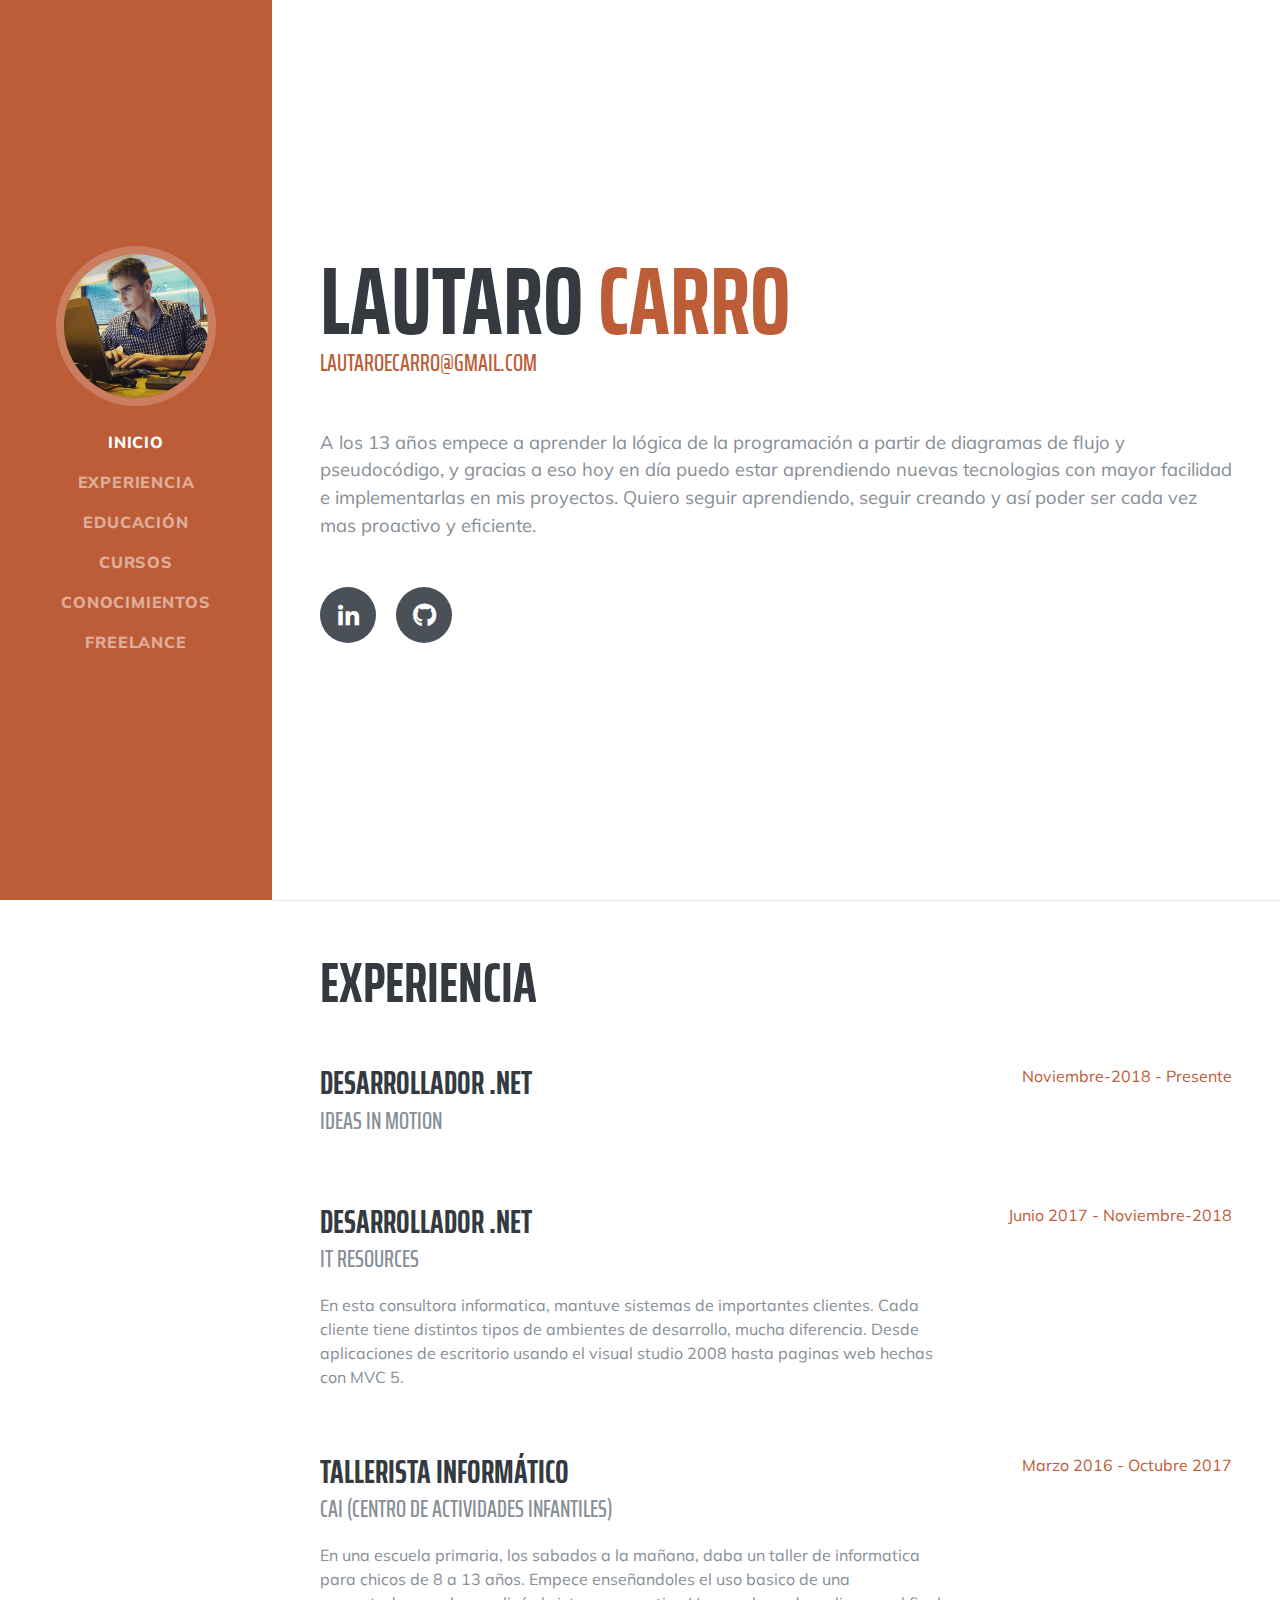
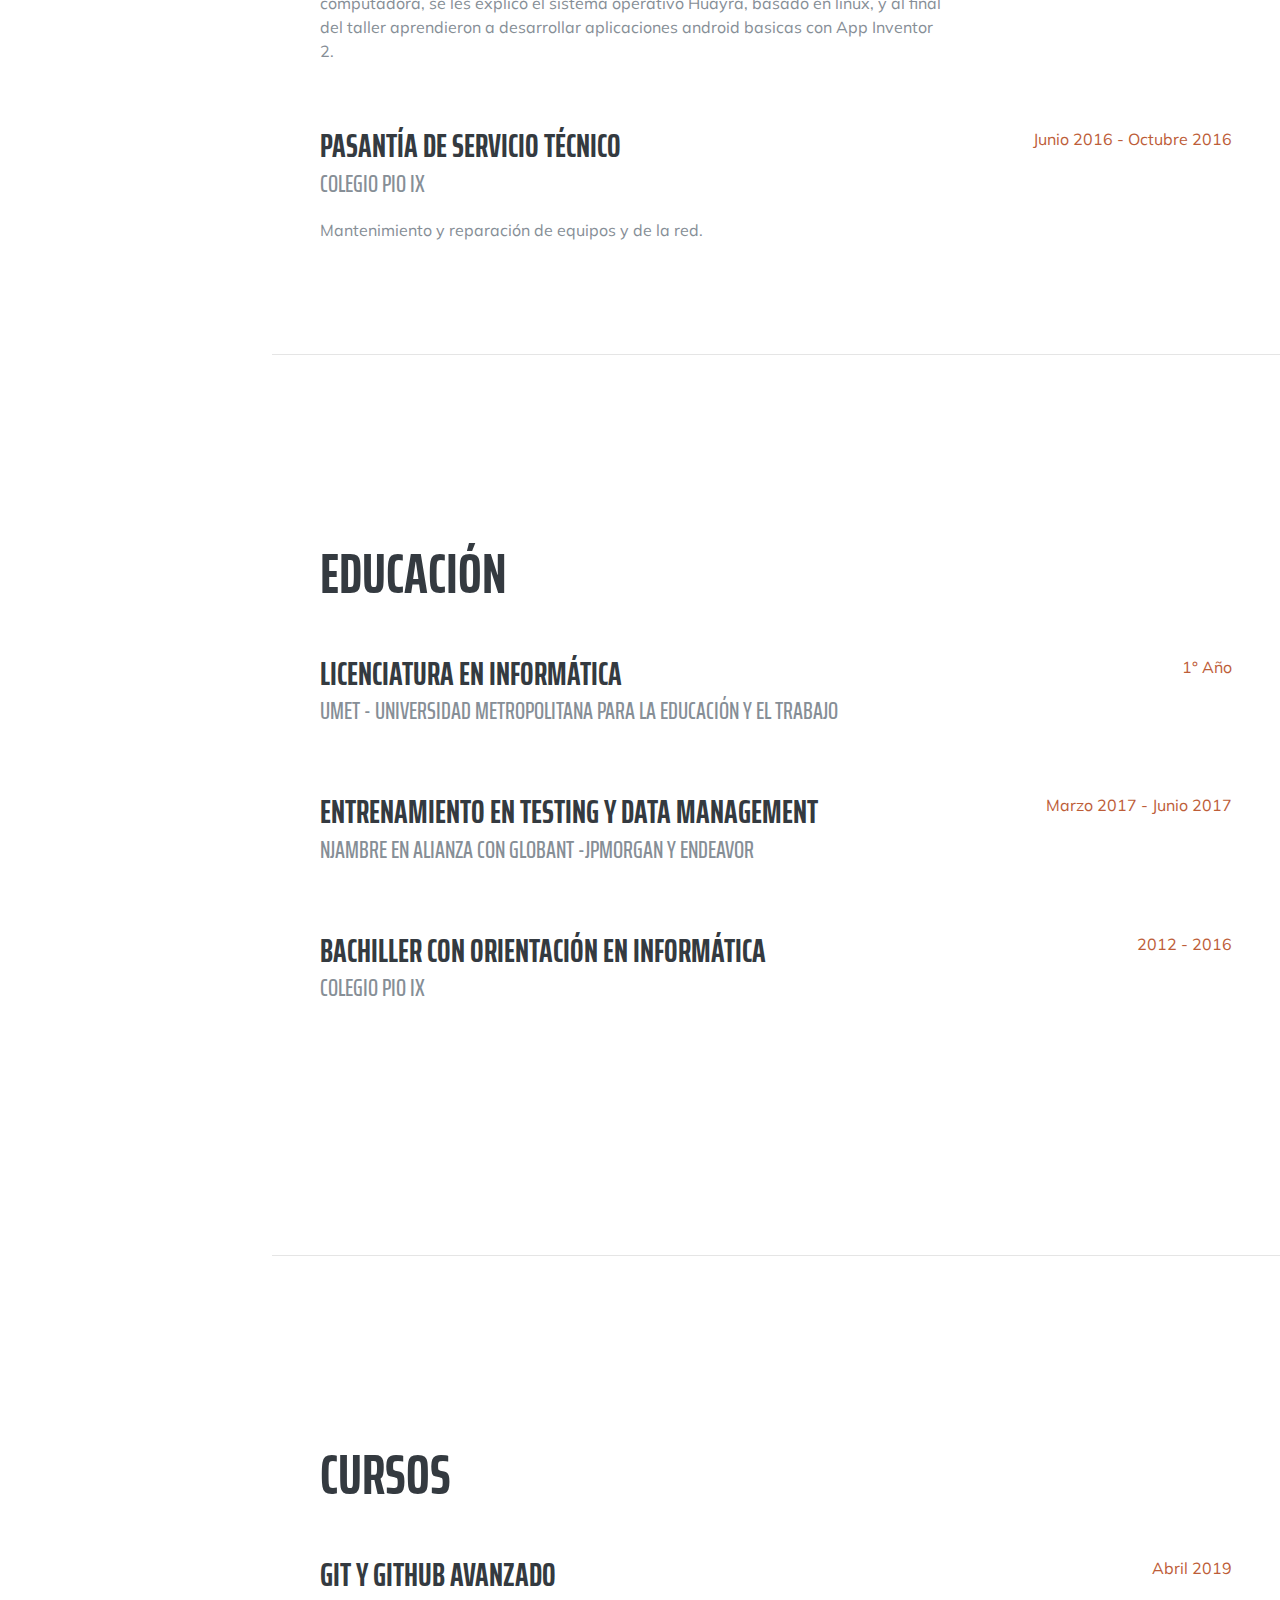
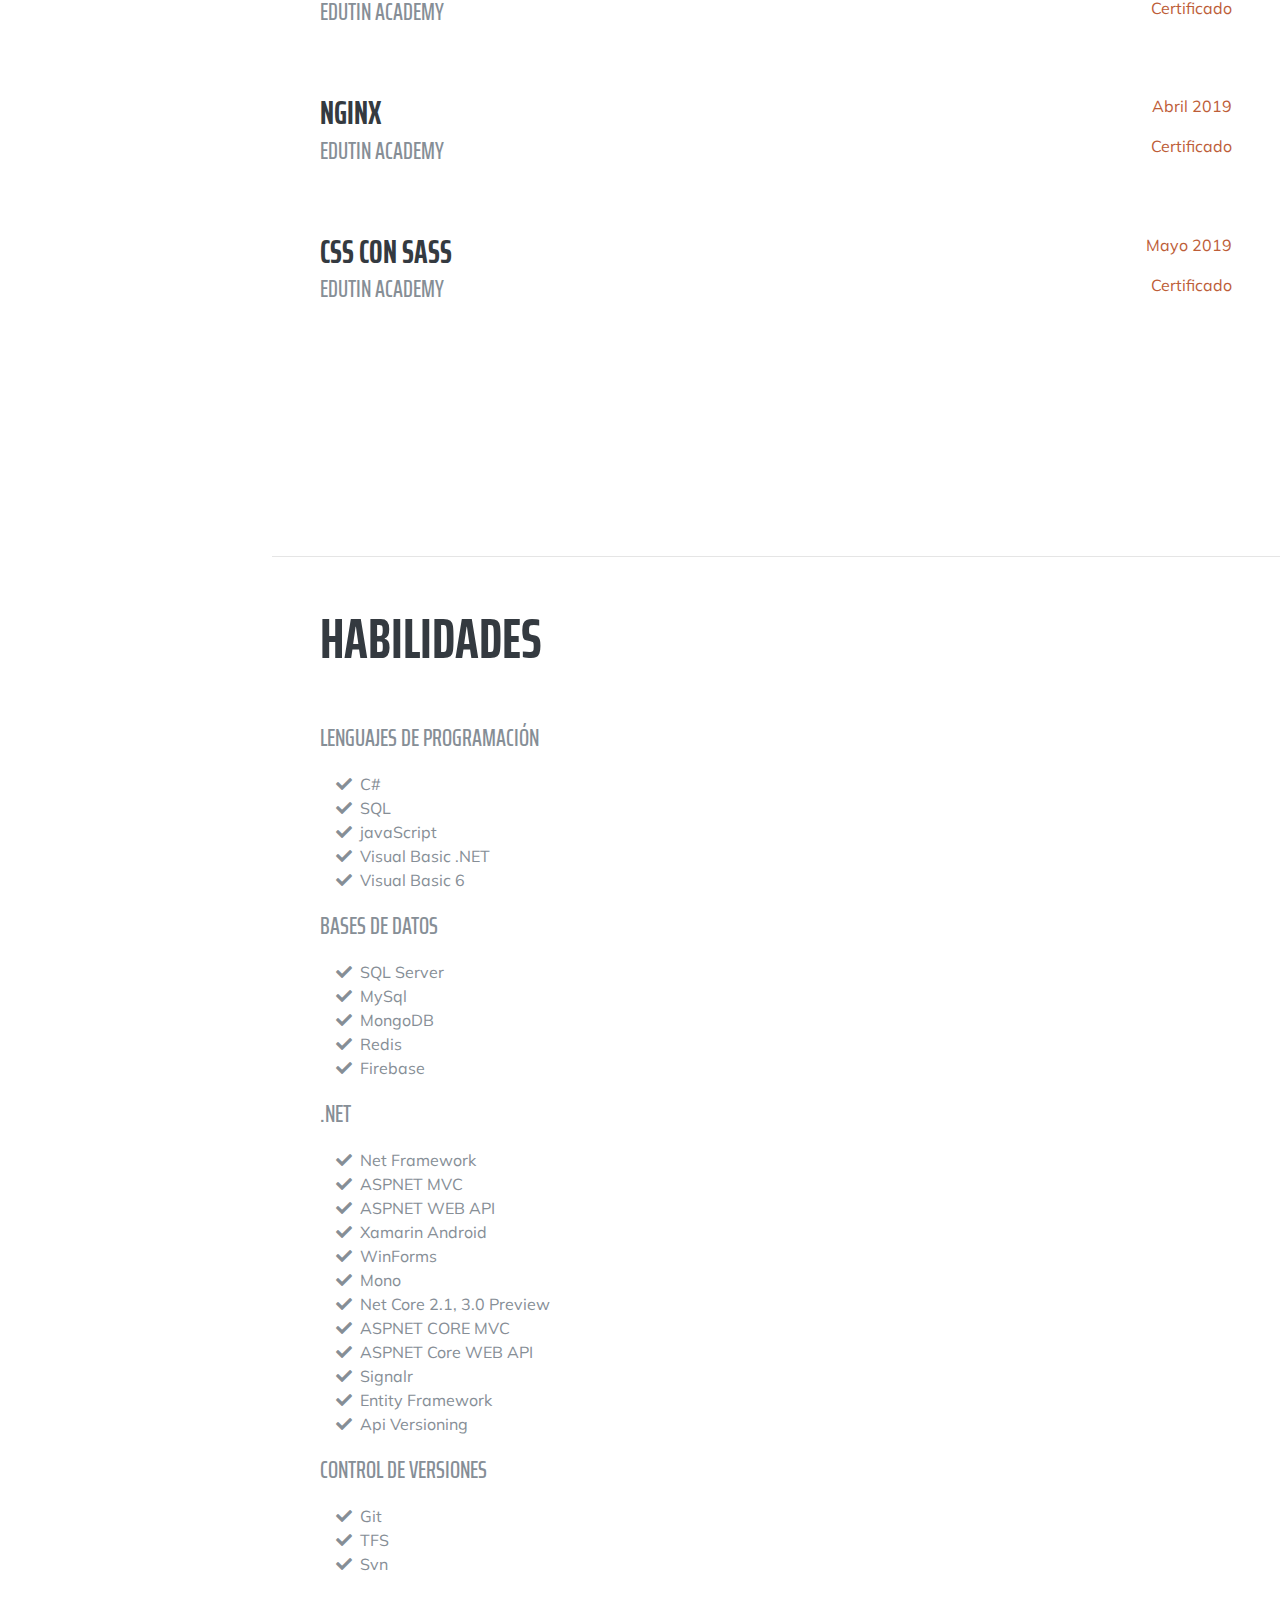
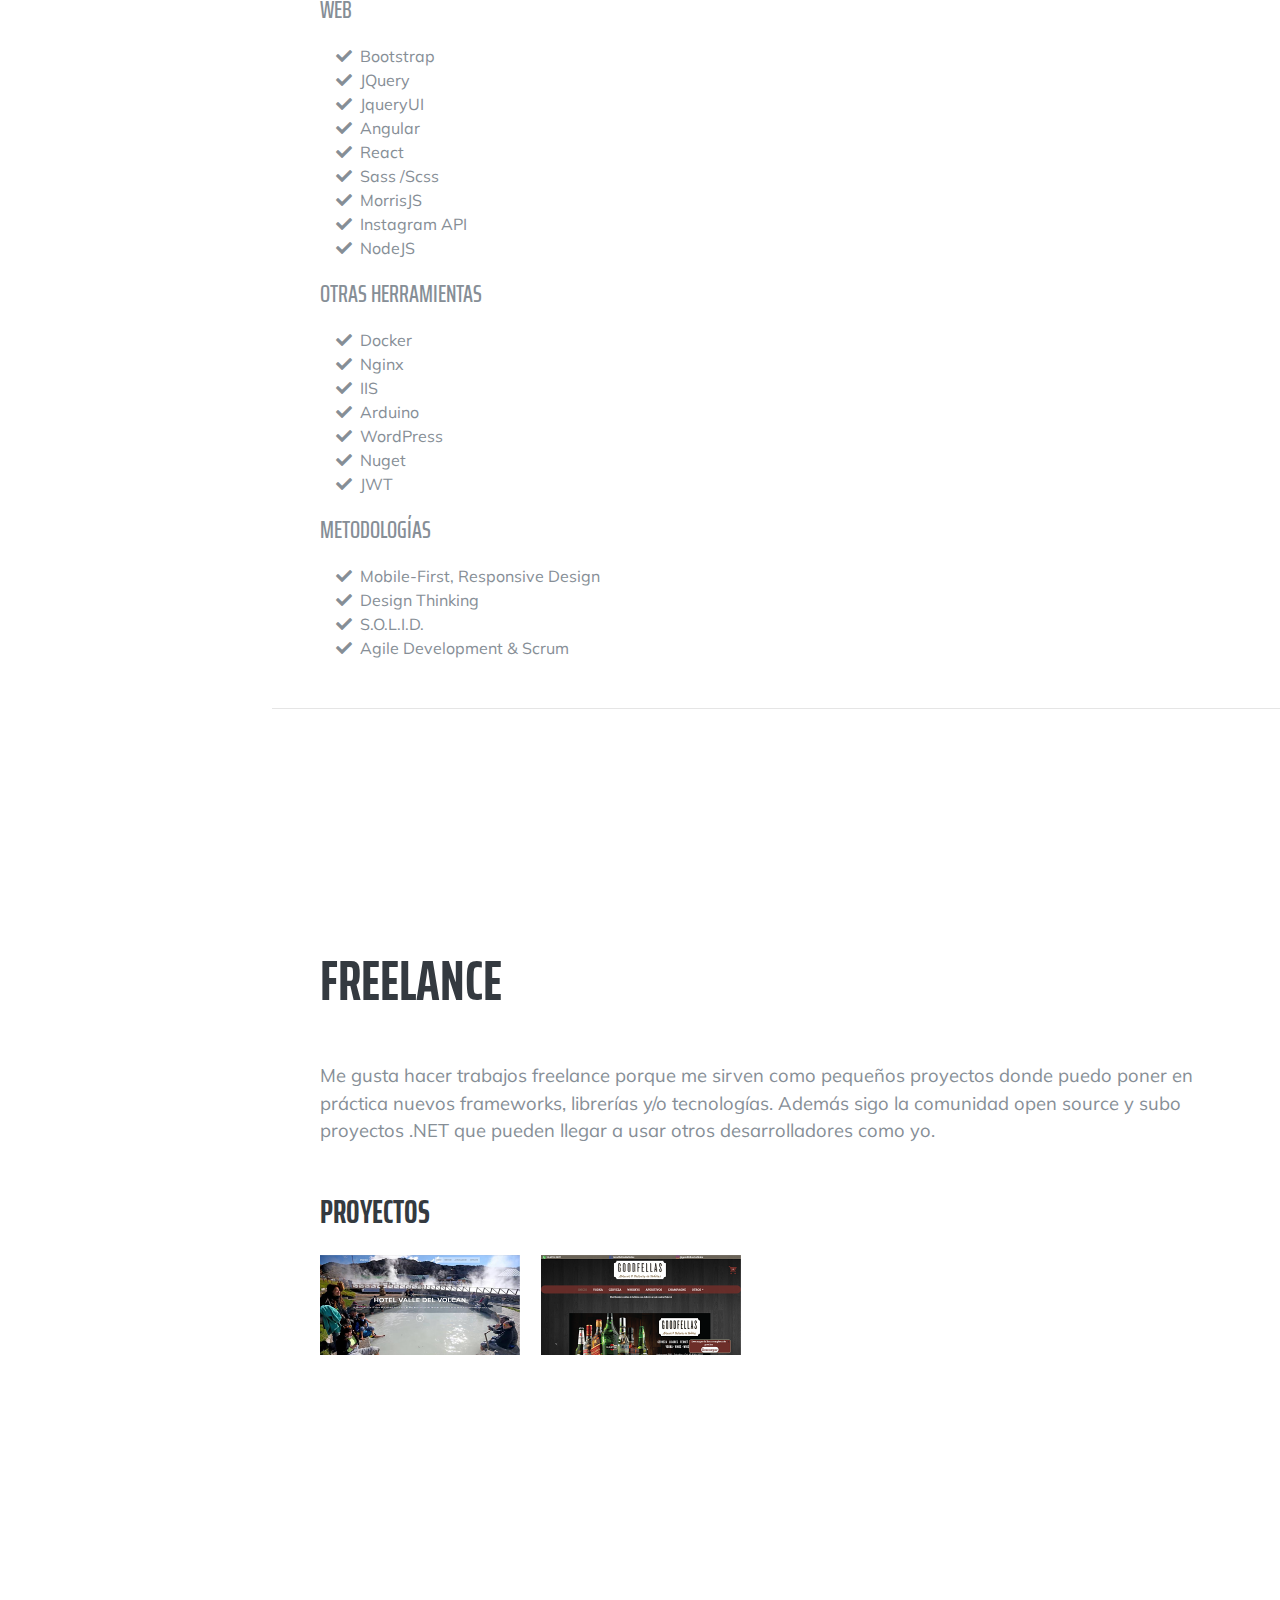
==== index.html @ 3eff1055 "Se agrego nuevo curso y base de datos" ====
<!DOCTYPE html>
<html lang="es">
<head>

    <meta charset="utf-8">
    <meta name="viewport" content="width=device-width, initial-scale=1, shrink-to-fit=no">
    <meta name="keywords" content="lautaro, carro, desarrollador, net, web, freelance">
    <meta name="description" content="Soy un Desarrollador .NET FullStack en constante aprendizaje de las ultimas novedades. ">
    <meta name="author" content="Lautaro Carro">
    <title>Lautaro Carro | Desarrollador .NET</title>
    <!-- Global site tag (gtag.js) - Google Analytics -->

    <script async src="https://www.googletagmanager.com/gtag/js?id=UA-136398459-3"></script>
    <script>
    window.dataLayer = window.dataLayer || [];
    function gtag(){dataLayer.push(arguments);}
    gtag('js', new Date());

    gtag('config', 'UA-136398459-3');
    </script>
    <link href="https://fonts.googleapis.com/css?family=Saira+Extra+Condensed:500,700" rel="stylesheet">
    <link href="https://fonts.googleapis.com/css?family=Muli:400,400i,800,800i" rel="stylesheet">
    
    <link href="Content/vendor/bootstrap/css/bootstrap.min.css" rel="stylesheet"/>
    <link href="Content/css/resume.min.css" rel="stylesheet"/>
    <link href="Content/vendor/fontawesome-free/css/all.min.css" rel="stylesheet"/>

    <script src="Content/vendor/jquery/jquery.min.js"></script>
    <script src="Content/js/resume.min.js"></script>
    
</head>
<body id="page-top">
    <nav class="navbar navbar-expand-lg navbar-dark bg-primary fixed-top" id="sideNav">
        <a class="navbar-brand js-scroll-trigger" href="/#">
            <span class="d-block d-lg-none">Lautaro Carro</span>
            <span class="d-none d-lg-block">
                <img class="img-fluid img-profile rounded-circle mx-auto mb-2" src="Content/img/profile.jpg" alt="Perfil">
            </span>
        </a>
        <button class="navbar-toggler" type="button" data-toggle="collapse" data-target="#navbarSupportedContent" aria-controls="navbarSupportedContent" aria-expanded="false" aria-label="Toggle navigation">
            <span class="navbar-toggler-icon"></span>
        </button>
        <div class="collapse navbar-collapse" id="navbarSupportedContent">
            <ul class="navbar-nav">
                <li class="nav-item">
                    <a class="nav-link js-scroll-trigger" href="#about">Inicio</a>
                </li>
                <li class="nav-item">
                    <a class="nav-link js-scroll-trigger" href="#experience">Experiencia</a>
                </li>
                <li class="nav-item">
                    <a class="nav-link js-scroll-trigger" href="#education">Educación</a>
                </li>
                <li class="nav-item">
                    <a class="nav-link js-scroll-trigger" href="#cursos">Cursos</a>
                </li>
                <li class="nav-item">
                    <a class="nav-link js-scroll-trigger" href="#skills">Conocimientos</a>
                </li>
                <li class="nav-item">
                    <a class="nav-link js-scroll-trigger" href="#freelance">Freelance</a>
                </li>
            
            </ul>
            
        </div>
    </nav>
    <div class="container-fluid p-0">
        <section class="resume-section p-3 p-lg-5 d-flex d-column" id="about">
            <div class="my-auto">
                <h1 class="mb-0">
                    Lautaro
                    <span class="text-primary">Carro</span>
                </h1>
                <div class="subheading mb-5">
                    <a href="mailto:lautaroecarro@gmail.com">lautaroecarro@gmail.com</a>
                </div>
                <p class="lead mb-5">A los 13 años empece a aprender la lógica de la programación a partir de diagramas de flujo y pseudocódigo, y gracias a eso hoy en día puedo estar aprendiendo nuevas tecnologias con mayor facilidad e implementarlas en mis proyectos. Quiero seguir aprendiendo, seguir creando y así poder ser cada vez mas proactivo y eficiente.</p>
                <div class="social-icons">
                    <a href="https://www.linkedin.com/in/lautaro-carro-794813141/">
                        <i class="fab fa-linkedin-in"></i>
                    </a>
                    <a href="https://github.com/lauchacarro">
                        <i class="fab fa-github"></i>
                    </a>
                </div>
            </div>
        </section>

        <hr class="m-0">
        <section class="resume-section p-3 p-lg-5 d-flex flex-column" id="experience">
            <div class="my-auto">
                <h2 class="mb-5">Experiencia</h2>
                <div class="resume-item d-flex flex-column flex-md-row mb-5">
                    <div class="resume-content mr-auto">
                        <h3 class="mb-0">Desarrollador .NET</h3>
                        <div class="subheading mb-3">Ideas In Motion</div>
                        <p></p>
                    </div>
                    <div class="resume-date text-md-right">
                        <span class="text-primary">Noviembre-2018 - Presente</span>
                    </div>
                </div>
        
                <div class="resume-item d-flex flex-column flex-md-row mb-5">
                    <div class="resume-content mr-auto">
                        <h3 class="mb-0">Desarrollador .NET</h3>
                        <div class="subheading mb-3">IT Resources</div>
                        <p>En esta consultora informatica, mantuve sistemas de importantes clientes. Cada cliente tiene distintos tipos de ambientes de desarrollo, mucha diferencia. Desde aplicaciones de escritorio usando el visual studio 2008 hasta paginas web hechas con MVC 5.</p>
                    </div>
                    <div class="resume-date text-md-right">
                        <span class="text-primary">Junio 2017 - Noviembre-2018</span>
                    </div>
                </div>
        
                <div class="resume-item d-flex flex-column flex-md-row mb-5">
                    <div class="resume-content mr-auto">
                        <h3 class="mb-0">Tallerista Informático</h3>
                        <div class="subheading mb-3">CAI (Centro de actividades infantiles)</div>
                        <p>En una escuela primaria, los sabados a la mañana, daba un taller de informatica para chicos de 8 a 13 años. Empece enseñandoles el uso basico de una computadora, se les explicó el sistema operativo Huayra, basado en linux, y al final del taller aprendieron a desarrollar aplicaciones android basicas con App Inventor 2.</p>
                    </div>
                    <div class="resume-date text-md-right">
                        <span class="text-primary">Marzo 2016 - Octubre 2017</span>
                    </div>
                </div>
        
                <!-- <div class="resume-item d-flex flex-column flex-md-row mb-5">
                    <div class="resume-content mr-auto">
                        <h3 class="mb-0">Programador y Soporte tecnico</h3>
                        <div class="subheading mb-3">Club Hotel Valle del Volcán</div>
                        <p>Brindo mis conocimientos para la creación y mantenimiento de sus sistemas.</p>
                    </div>
                    <div class="resume-date text-md-right">
                        <span class="text-primary">Enero 2016 - Presente</span>
                    </div>
                </div> -->
                <div class="resume-item d-flex flex-column flex-md-row mb-5">
                    <div class="resume-content mr-auto">
                        <h3 class="mb-0">Pasantía de servicio técnico</h3>
                        <div class="subheading mb-3">Colegio Pio IX</div>
                        <p>Mantenimiento y reparación de equipos y de la red.</p>
                    </div>
                    <div class="resume-date text-md-right">
                        <span class="text-primary">Junio 2016 - Octubre 2016</span>
                    </div>
                </div>
                <!-- <div class="resume-item d-flex flex-column flex-md-row">
                    <div class="resume-content mr-auto">
                        <h3 class="mb-0">Programador</h3>
                        <div class="subheading mb-3">Fersand</div>
                        <p>Brinde mis conocimientos para la creación y mantenimiento de sus sistemas.</p>
                    </div>
                    <div class="resume-date text-md-right">
                        <span class="text-primary">Febrero 2016 - Mayo 2016</span>
                    </div>
                </div> -->
            </div>
        </section>
        <hr class="m-0">
        <section class="resume-section p-3 p-lg-5 d-flex flex-column" id="education">
            <div class="my-auto">
                <h2 class="mb-5">Educación</h2>
                <div class="resume-item d-flex flex-column flex-md-row mb-5">
                    <div class="resume-content mr-auto">
                        <h3 class="mb-0">Licenciatura en Informática</h3>
                        <div class="subheading mb-3">UMET - Universidad Metropolitana para la Educación y el Trabajo</div>
                    </div>
                    <div class="resume-date text-md-right">
                        <span class="text-primary">1° Año</span>
                    </div>
                </div>
                <div class="resume-item d-flex flex-column flex-md-row mb-5">
                    <div class="resume-content mr-auto">
                        <h3 class="mb-0">Entrenamiento en Testing y Data Management</h3>
                        <div class="subheading mb-3">Njambre en Alianza con Globant -JPMorgan y Endeavor</div>
                    </div>
                    <div class="resume-date text-md-right">
                        <span class="text-primary">Marzo 2017 - Junio 2017</span>
                    </div>
                </div>
        
                <div class="resume-item d-flex flex-column flex-md-row mb-5">
                    <div class="resume-content mr-auto">
                        <h3 class="mb-0">Bachiller con Orientación en Informática</h3>
                        <div class="subheading mb-3">Colegio Pio IX</div>
                    </div>
                    <div class="resume-date text-md-right">
                        <span class="text-primary">2012 - 2016</span>
                    </div>
                </div>
        
            </div>
        </section>
        <hr class="m-0">
        <section class="resume-section p-3 p-lg-5 d-flex flex-column" id="cursos">
            <div class="my-auto">
                <h2 class="mb-5">Cursos</h2>
                <div class="resume-item d-flex flex-column flex-md-row mb-5">
                    <div class="resume-content mr-auto">
                        <h3 class="mb-0">Git y Github avanzado</h3>
                        <div class="subheading mb-3">Edutin Academy</div>
                    </div>
                    <div class="resume-date text-md-right">
                        <span class="text-primary"><p>Abril 2019</p><a href="https://edutin.com/certifications/view/600481" target="_blank">Certificado</a></span>
                    </div>
                </div>
                <div class="resume-item d-flex flex-column flex-md-row mb-5">
                    <div class="resume-content mr-auto">
                        <h3 class="mb-0">Nginx</h3>
                        <div class="subheading mb-3">Edutin Academy</div>
                    </div>
                    <div class="resume-date text-md-right">
                        <span class="text-primary"><p>Abril 2019</p><a href="https://edutin.com/certifications/view/579537" target="_blank">Certificado</a></span>
                    </div>
                </div>
                <div class="resume-item d-flex flex-column flex-md-row mb-5">
                    <div class="resume-content mr-auto">
                        <h3 class="mb-0">Css con Sass</h3>
                        <div class="subheading mb-3">Edutin Academy</div>
                    </div>
                    <div class="resume-date text-md-right">
                        <span class="text-primary"><p>Mayo 2019</p><a href="https://edutin.com/certifications/view/666315" target="_blank">Certificado</a></span>
                    </div>
                </div>
            </div>
        </section>
        <hr class="m-0">
        <section class="resume-section p-3 p-lg-5 d-flex flex-column" id="skills">
            <div class="my-auto">
                <h2 class="mb-5">Habilidades</h2>
                <!-- <div class="subheading mb-3">Lenguajes De Programación &amp; Herramientas</div> -->
                <!-- <ul class="list-inline dev-icons">
                    <li class="list-inline-item">
                        <i class="fab fa-html5"></i>
                    </li>
                    <li class="list-inline-item">
                        <i class="fab fa-css3-alt"></i>
                    </li>
                    <li class="list-inline-item">
                        <img height="60" title="C Sharp" onmouseout="this.src='Content/img/cs_logo gris.png'" onmouseover="this.src='Content/img/cs_logo naranja.png';" src="Content/img/cs_logo gris.png" />
                    </li>
                    <li class="list-inline-item">
                        <img height="60" title="Sql Server" onmouseout="this.src='Content/img/sqlserver gris.png'" onmouseover="this.src='Content/img/sqlserver naranje.png';" src="Content/img/sqlserver gris.png" />
                    </li>
                    <li class="list-inline-item">
                        <img height="60" title="MySql" onmouseout="this.src='Content/img/my sql gris.png'" onmouseover="this.src='Content/img/my sql naranja.png';" src="Content/img/my sql gris.png" />
                    </li>
                    <li class="list-inline-item">
                        <img height="60" title="Arduino" onmouseout="this.src='Content/img/arduino gris.png'" onmouseover="this.src='Content/img/arduino naranja.png';" src="Content/img/arduino gris.png" />
                    </li>
                    <li class="list-inline-item">
                        <img height="60" title="Xamarin" onmouseout="this.src='Content/img/icon_xamarin gris.png'" onmouseover="this.src='Content/img/icon_xamarin naranja.png';" src="Content/img/icon_xamarin gris.png" />
                    </li>
                    <li class="list-inline-item">
                        <img height="60" title="Mono" onmouseout="this.src='Content/img/mono gris.png'" onmouseover="this.src='Content/img/mono naranja.png';" src="Content/img/mono gris.png" />
                    </li>
                    <li class="list-inline-item">
                        <img height="60" title="Git" onmouseout="this.src='Content/img/git gris.png'" onmouseover="this.src='Content/img/git naranja.png';" src="Content/img/git gris.png" />
                    </li>
                </ul> -->
                <div class="subheading mb-3"></div>
                <div class="subheading mb-3">Lenguajes De Programación</div>
                <ul class="fa-ul mb-0">
                    <li>
                        <i class="fa-li fa fa-check"></i>
                        C#
                    </li>
                    <li>
                        <i class="fa-li fa fa-check"></i>
                        SQL
                    </li>
                    <li>
                        <i class="fa-li fa fa-check"></i>
                        javaScript
                    </li>
                    <li>
                        <i class="fa-li fa fa-check"></i>
                        Visual Basic .NET
                    </li>
                    <li>
                        <i class="fa-li fa fa-check"></i>
                        Visual Basic 6
                    </li>
                </ul>
                <div class="subheading mb-3"></div>
                <div class="subheading mb-3">Bases De Datos</div>
                <ul class="fa-ul mb-0">
                    <li>
                        <i class="fa-li fa fa-check"></i>
                        SQL Server
                    </li>
                    <li>
                        <i class="fa-li fa fa-check"></i>
                        MySql
                    </li>
                    <li>
                        <i class="fa-li fa fa-check"></i>
                        MongoDB
                    </li>
                    <li>
                        <i class="fa-li fa fa-check"></i>
                        Redis
                    </li>
                    <li>
                        <i class="fa-li fa fa-check"></i>
                        Firebase
                    </li>
                </ul>
                <div class="subheading mb-3"></div>
                <div class="subheading mb-3">.NET</div>
                <ul class="fa-ul mb-0">
                    <li>
                        <i class="fa-li fa fa-check"></i>
                        Net Framework 
                    </li>
                    <li>
                        <i class="fa-li fa fa-check"></i>
                        ASPNET MVC
                    </li>
                    <li>
                        <i class="fa-li fa fa-check"></i>
                        ASPNET WEB API
                    </li>
                    <li>
                        <i class="fa-li fa fa-check"></i>
                        Xamarin Android
                    </li>
                    <li>
                        <i class="fa-li fa fa-check"></i>
                        WinForms
                    </li>
                    <li>
                        <i class="fa-li fa fa-check"></i>
                        Mono
                    </li>
                    <li>
                        <i class="fa-li fa fa-check"></i>
                        Net Core 2.1, 3.0 Preview
                    </li>
                    <li>
                        <i class="fa-li fa fa-check"></i>
                        ASPNET CORE MVC
                    </li>
                    <li>
                        <i class="fa-li fa fa-check"></i>
                        ASPNET Core WEB API
                    </li>
                    <li>
                        <i class="fa-li fa fa-check"></i>
                        Signalr
                    </li>
                    <li>
                        <i class="fa-li fa fa-check"></i>
                        Entity Framework
                    </li>
                    <li>
                        <i class="fa-li fa fa-check"></i>
                        Api Versioning
                    </li>
                </ul>
                <div class="subheading mb-3"></div>
                <div class="subheading mb-3">Control de Versiones</div>
                <ul class="fa-ul mb-0">
                    <li>
                        <i class="fa-li fa fa-check"></i>
                        Git
                    </li>
                    <li>
                        <i class="fa-li fa fa-check"></i>
                        TFS
                    </li>
                    <li>
                        <i class="fa-li fa fa-check"></i>
                        Svn
                    </li>
                </ul>
                <div class="subheading mb-3"></div>
                <div class="subheading mb-3">Web</div>
                <ul class="fa-ul mb-0">
                    <li>
                        <i class="fa-li fa fa-check"></i>
                        Bootstrap
                    </li>
                    <li>
                        <i class="fa-li fa fa-check"></i>
                        JQuery
                    </li>
                    <li>
                        <i class="fa-li fa fa-check"></i>
                        JqueryUI
                    </li>
                    <li>
                        <i class="fa-li fa fa-check"></i>
                        Angular
                    </li>
                    <li>
                        <i class="fa-li fa fa-check"></i>
                        React
                    </li>
                    <li>
                        <i class="fa-li fa fa-check"></i>
                        Sass /Scss
                    </li>
                    <li>
                        <i class="fa-li fa fa-check"></i>
                        MorrisJS
                    </li>
                    <li>
                        <i class="fa-li fa fa-check"></i>
                        Instagram API
                    </li>
                    <li>
                        <i class="fa-li fa fa-check"></i>
                        NodeJS
                    </li>
                </ul>
                <div class="subheading mb-3"></div>
                <div class="subheading mb-3">Otras Herramientas</div>
                <ul class="fa-ul mb-0">
                    <li>
                        <i class="fa-li fa fa-check"></i>
                        Docker
                    </li>
                    <li>
                        <i class="fa-li fa fa-check"></i>
                        Nginx
                    </li>
                    <li>
                        <i class="fa-li fa fa-check"></i>
                        IIS
                    </li>
                    <li>
                        <i class="fa-li fa fa-check"></i>
                        Arduino
                    </li>
                    <li>
                        <i class="fa-li fa fa-check"></i>
                        WordPress
                    </li>
                    <li>
                        <i class="fa-li fa fa-check"></i>
                        Nuget 
                    </li>
                    <li>
                        <i class="fa-li fa fa-check"></i>
                        JWT 
                    </li>
                </ul>
                <div class="subheading mb-3"></div>
                <div class="subheading mb-3">Metodologías</div>
                <ul class="fa-ul mb-0">
                    <li>
                        <i class="fa-li fa fa-check"></i>
                        Mobile-First, Responsive Design
                    </li>
                    <li>
                        <i class="fa-li fa fa-check"></i>
                        Design Thinking
                    </li>
                    <li>
                        <i class="fa-li fa fa-check"></i>
                        S.O.L.I.D.
                    </li>
                    <li>
                        <i class="fa-li fa fa-check"></i>
                        Agile Development &amp; Scrum
                    </li>
                </ul>
            </div>
        </section>
        <hr class="m-0">
        <section class="resume-section p-3 p-lg-5 d-flex flex-column" id="freelance">
            <div class="my-auto">
                <h2 class="mb-5">Freelance</h2>
                <p class="lead mb-5">Me gusta hacer trabajos freelance porque me sirven como pequeños proyectos donde puedo poner en práctica nuevos frameworks, librerías y/o tecnologías. Además sigo la comunidad open source y subo proyectos .NET que pueden llegar a usar otros desarrolladores como yo.</p>
                <div class="resume-content mr-auto">
                    <h3 class="mb-4">Proyectos</h3>
                    <ul class="list-inline dev-icons">
                        <li class="list-inline-item">
                            <a href="https://www.hotelvalledelvolcan.info" target="_blank"><img height="100" width="200" title="Hotel Valle Del Volcan" alt="Hotel Valle Del Volcan" src="Content/img/hotelvalledelvolcan_opt.png" /></a>
                        </li>
                        <li class="list-inline-item">
                            <a href="https://www.goodfellasbebidas.com" target="_blank"><img height="100" width="200" title="GoodFellas Bebidas" alt="GoodFellas Bebidas" src="Content/img/goodfellas_opt.png" /></a>
                        </li>
                    </ul>
                </div>
            </div>
        </section>
    </div>



    <script src="Content/vendor/bootstrap/js/bootstrap.bundle.min.js"></script>
    <script src="Content/vendor/jquery-easing/jquery.easing.min.js"></script>
    <script src="Content/js/scrollHome.min.js"></script>
    <!--Start of Tawk.to Script-->
<script type="text/javascript">
    var Tawk_API=Tawk_API||{}, Tawk_LoadStart=new Date();
    (function(){
    var s1=document.createElement("script"),s0=document.getElementsByTagName("script")[0];
    s1.async=true;
    s1.src='https://embed.tawk.to/5ce865bda667a0210d595730/default';
    s1.charset='UTF-8';
    s1.setAttribute('crossorigin','*');
    s0.parentNode.insertBefore(s1,s0);
    })();
    </script>
    <!--End of Tawk.to Script-->
</body>
</html>
---- Content/css/resume.min.css ----
body{font-family:'Muli',-apple-system,BlinkMacSystemFont,'Segoe UI',Roboto,'Helvetica Neue',Arial,sans-serif,'Apple Color Emoji','Segoe UI Emoji','Segoe UI Symbol','Noto Color Emoji';padding-top:54px;color:#868e96}@media (min-width: 992px){body{padding-top:0;padding-left:17rem}}h1,h2,h3,h4,h5,h6{font-family:'Saira Extra Condensed',-apple-system,BlinkMacSystemFont,'Segoe UI',Roboto,'Helvetica Neue',Arial,sans-serif,'Apple Color Emoji','Segoe UI Emoji','Segoe UI Symbol','Noto Color Emoji';font-weight:700;text-transform:uppercase;color:#343a40}h1{font-size:6rem;line-height:5.5rem}h2{font-size:3.5rem}h3{font-size:2rem}p.lead{font-size:1.15rem;font-weight:400}.subheading{text-transform:uppercase;font-weight:500;font-family:'Saira Extra Condensed',-apple-system,BlinkMacSystemFont,'Segoe UI',Roboto,'Helvetica Neue',Arial,sans-serif,'Apple Color Emoji','Segoe UI Emoji','Segoe UI Symbol','Noto Color Emoji';font-size:1.5rem}.social-icons a{display:inline-block;height:3.5rem;width:3.5rem;background-color:#495057;color:#fff!important;border-radius:100%;text-align:center;font-size:1.5rem;line-height:3.5rem;margin-right:1rem}.social-icons a:last-child{margin-right:0}.social-icons a:hover{background-color:#BD5D38}.dev-icons{font-size:3rem}.dev-icons .list-inline-item i:hover{color:#BD5D38}#sideNav .navbar-nav .nav-item .nav-link{font-weight:800;letter-spacing:.05rem;text-transform:uppercase}#sideNav .navbar-toggler:focus{outline-color:#d48a6e}@media (min-width: 992px){#sideNav{text-align:center;position:fixed;top:0;left:0;display:-webkit-box;display:-ms-flexbox;display:flex;-webkit-box-orient:vertical;-webkit-box-direction:normal;-ms-flex-direction:column;flex-direction:column;width:17rem;height:100vh}#sideNav .navbar-brand{display:-webkit-box;display:-ms-flexbox;display:flex;margin:auto auto 0;padding:.5rem}#sideNav .navbar-brand .img-profile{max-width:10rem;max-height:10rem;border:.5rem solid rgba(255,255,255,0.2)}#sideNav .navbar-collapse{display:-webkit-box;display:-ms-flexbox;display:flex;-webkit-box-align:start;-ms-flex-align:start;align-items:flex-start;-webkit-box-flex:0;-ms-flex-positive:0;flex-grow:0;width:100%;margin-bottom:auto}#sideNav .navbar-collapse .navbar-nav{-webkit-box-orient:vertical;-webkit-box-direction:normal;-ms-flex-direction:column;flex-direction:column;width:100%}#sideNav .navbar-collapse .navbar-nav .nav-item{display:block}#sideNav .navbar-collapse .navbar-nav .nav-item .nav-link{display:block}}section.resume-section{padding-top:5rem!important;padding-bottom:5rem!important;max-width:75rem}section.resume-section .resume-item .resume-date{min-width:none}@media (min-width: 768px){section.resume-section{min-height:100vh}section.resume-section .resume-item .resume-date{min-width:18rem}}@media (min-width: 992px){section.resume-section{padding-top:3rem!important;padding-bottom:3rem!important}}.bg-primary{background-color:#BD5D38!important}.btn-primary{background-color:#BD5D38!important}.text-primary{color:#BD5D38!important}a{color:#BD5D38}.btn-br-orange{border:none!important}a:hover,a:focus,a:active{color:#824027}.modalloading{display:none;position:fixed;z-index:1000;top:0;left:0;height:100%;width:100%;background:rgba(255,255,255,.8) url(../../Content/img/loading.gif) 50% 50% no-repeat}body.loading{overflow:hidden}body.loading .modalloading{display:block}
---- Content/vendor/fontawesome-free/css/all.min.css ----
/*!
 * Font Awesome Free 5.2.0 by @fontawesome - https://fontawesome.com
 * License - https://fontawesome.com/license (Icons: CC BY 4.0, Fonts: SIL OFL 1.1, Code: MIT License)
 */
.fa,.fab,.fal,.far,.fas{-moz-osx-font-smoothing:grayscale;-webkit-font-smoothing:antialiased;display:inline-block;font-style:normal;font-variant:normal;text-rendering:auto;line-height:1}.fa-lg{font-size:1.33333em;line-height:.75em;vertical-align:-.0667em}.fa-xs{font-size:.75em}.fa-sm{font-size:.875em}.fa-1x{font-size:1em}.fa-2x{font-size:2em}.fa-3x{font-size:3em}.fa-4x{font-size:4em}.fa-5x{font-size:5em}.fa-6x{font-size:6em}.fa-7x{font-size:7em}.fa-8x{font-size:8em}.fa-9x{font-size:9em}.fa-10x{font-size:10em}.fa-fw{text-align:center;width:1.25em}.fa-ul{list-style-type:none;margin-left:2.5em;padding-left:0}.fa-ul>li{position:relative}.fa-li{left:-2em;position:absolute;text-align:center;width:2em;line-height:inherit}.fa-border{border:.08em solid #eee;border-radius:.1em;padding:.2em .25em .15em}.fa-pull-left{float:left}.fa-pull-right{float:right}.fa.fa-pull-left,.fab.fa-pull-left,.fal.fa-pull-left,.far.fa-pull-left,.fas.fa-pull-left{margin-right:.3em}.fa.fa-pull-right,.fab.fa-pull-right,.fal.fa-pull-right,.far.fa-pull-right,.fas.fa-pull-right{margin-left:.3em}.fa-spin{animation:a 2s infinite linear}.fa-pulse{animation:a 1s infinite steps(8)}@keyframes a{0%{transform:rotate(0deg)}to{transform:rotate(1turn)}}.fa-rotate-90{-ms-filter:"progid:DXImageTransform.Microsoft.BasicImage(rotation=1)";transform:rotate(90deg)}.fa-rotate-180{-ms-filter:"progid:DXImageTransform.Microsoft.BasicImage(rotation=2)";transform:rotate(180deg)}.fa-rotate-270{-ms-filter:"progid:DXImageTransform.Microsoft.BasicImage(rotation=3)";transform:rotate(270deg)}.fa-flip-horizontal{-ms-filter:"progid:DXImageTransform.Microsoft.BasicImage(rotation=0, mirror=1)";transform:scaleX(-1)}.fa-flip-vertical{transform:scaleY(-1)}.fa-flip-horizontal.fa-flip-vertical,.fa-flip-vertical{-ms-filter:"progid:DXImageTransform.Microsoft.BasicImage(rotation=2, mirror=1)"}.fa-flip-horizontal.fa-flip-vertical{transform:scale(-1)}:root .fa-flip-horizontal,:root .fa-flip-vertical,:root .fa-rotate-90,:root .fa-rotate-180,:root .fa-rotate-270{-webkit-filter:none;filter:none}.fa-stack{display:inline-block;height:2em;line-height:2em;position:relative;vertical-align:middle;width:2em}.fa-stack-1x,.fa-stack-2x{left:0;position:absolute;text-align:center;width:100%}.fa-stack-1x{line-height:inherit}.fa-stack-2x{font-size:2em}.fa-inverse{color:#fff}.fa-500px:before{content:"\f26e"}.fa-accessible-icon:before{content:"\f368"}.fa-accusoft:before{content:"\f369"}.fa-address-book:before{content:"\f2b9"}.fa-address-card:before{content:"\f2bb"}.fa-adjust:before{content:"\f042"}.fa-adn:before{content:"\f170"}.fa-adversal:before{content:"\f36a"}.fa-affiliatetheme:before{content:"\f36b"}.fa-air-freshener:before{content:"\f5d0"}.fa-algolia:before{content:"\f36c"}.fa-align-center:before{content:"\f037"}.fa-align-justify:before{content:"\f039"}.fa-align-left:before{content:"\f036"}.fa-align-right:before{content:"\f038"}.fa-allergies:before{content:"\f461"}.fa-amazon:before{content:"\f270"}.fa-amazon-pay:before{content:"\f42c"}.fa-ambulance:before{content:"\f0f9"}.fa-american-sign-language-interpreting:before{content:"\f2a3"}.fa-amilia:before{content:"\f36d"}.fa-anchor:before{content:"\f13d"}.fa-android:before{content:"\f17b"}.fa-angellist:before{content:"\f209"}.fa-angle-double-down:before{content:"\f103"}.fa-angle-double-left:before{content:"\f100"}.fa-angle-double-right:before{content:"\f101"}.fa-angle-double-up:before{content:"\f102"}.fa-angle-down:before{content:"\f107"}.fa-angle-left:before{content:"\f104"}.fa-angle-right:before{content:"\f105"}.fa-angle-up:before{content:"\f106"}.fa-angry:before{content:"\f556"}.fa-angrycreative:before{content:"\f36e"}.fa-angular:before{content:"\f420"}.fa-app-store:before{content:"\f36f"}.fa-app-store-ios:before{content:"\f370"}.fa-apper:before{content:"\f371"}.fa-apple:before{content:"\f179"}.fa-apple-alt:before{content:"\f5d1"}.fa-apple-pay:before{content:"\f415"}.fa-archive:before{content:"\f187"}.fa-archway:before{content:"\f557"}.fa-arrow-alt-circle-down:before{content:"\f358"}.fa-arrow-alt-circle-left:before{content:"\f359"}.fa-arrow-alt-circle-right:before{content:"\f35a"}.fa-arrow-alt-circle-up:before{content:"\f35b"}.fa-arrow-circle-down:before{content:"\f0ab"}.fa-arrow-circle-left:before{content:"\f0a8"}.fa-arrow-circle-right:before{content:"\f0a9"}.fa-arrow-circle-up:before{content:"\f0aa"}.fa-arrow-down:before{content:"\f063"}.fa-arrow-left:before{content:"\f060"}.fa-arrow-right:before{content:"\f061"}.fa-arrow-up:before{content:"\f062"}.fa-arrows-alt:before{content:"\f0b2"}.fa-arrows-alt-h:before{content:"\f337"}.fa-arrows-alt-v:before{content:"\f338"}.fa-assistive-listening-systems:before{content:"\f2a2"}.fa-asterisk:before{content:"\f069"}.fa-asymmetrik:before{content:"\f372"}.fa-at:before{content:"\f1fa"}.fa-atlas:before{content:"\f558"}.fa-atom:before{content:"\f5d2"}.fa-audible:before{content:"\f373"}.fa-audio-description:before{content:"\f29e"}.fa-autoprefixer:before{content:"\f41c"}.fa-avianex:before{content:"\f374"}.fa-aviato:before{content:"\f421"}.fa-award:before{content:"\f559"}.fa-aws:before{content:"\f375"}.fa-backspace:before{content:"\f55a"}.fa-backward:before{content:"\f04a"}.fa-balance-scale:before{content:"\f24e"}.fa-ban:before{content:"\f05e"}.fa-band-aid:before{content:"\f462"}.fa-bandcamp:before{content:"\f2d5"}.fa-barcode:before{content:"\f02a"}.fa-bars:before{content:"\f0c9"}.fa-baseball-ball:before{content:"\f433"}.fa-basketball-ball:before{content:"\f434"}.fa-bath:before{content:"\f2cd"}.fa-battery-empty:before{content:"\f244"}.fa-battery-full:before{content:"\f240"}.fa-battery-half:before{content:"\f242"}.fa-battery-quarter:before{content:"\f243"}.fa-battery-three-quarters:before{content:"\f241"}.fa-bed:before{content:"\f236"}.fa-beer:before{content:"\f0fc"}.fa-behance:before{content:"\f1b4"}.fa-behance-square:before{content:"\f1b5"}.fa-bell:before{content:"\f0f3"}.fa-bell-slash:before{content:"\f1f6"}.fa-bezier-curve:before{content:"\f55b"}.fa-bicycle:before{content:"\f206"}.fa-bimobject:before{content:"\f378"}.fa-binoculars:before{content:"\f1e5"}.fa-birthday-cake:before{content:"\f1fd"}.fa-bitbucket:before{content:"\f171"}.fa-bitcoin:before{content:"\f379"}.fa-bity:before{content:"\f37a"}.fa-black-tie:before{content:"\f27e"}.fa-blackberry:before{content:"\f37b"}.fa-blender:before{content:"\f517"}.fa-blind:before{content:"\f29d"}.fa-blogger:before{content:"\f37c"}.fa-blogger-b:before{content:"\f37d"}.fa-bluetooth:before{content:"\f293"}.fa-bluetooth-b:before{content:"\f294"}.fa-bold:before{content:"\f032"}.fa-bolt:before{content:"\f0e7"}.fa-bomb:before{content:"\f1e2"}.fa-bone:before{content:"\f5d7"}.fa-bong:before{content:"\f55c"}.fa-book:before{content:"\f02d"}.fa-book-open:before{content:"\f518"}.fa-book-reader:before{content:"\f5da"}.fa-bookmark:before{content:"\f02e"}.fa-bowling-ball:before{content:"\f436"}.fa-box:before{content:"\f466"}.fa-box-open:before{content:"\f49e"}.fa-boxes:before{content:"\f468"}.fa-braille:before{content:"\f2a1"}.fa-brain:before{content:"\f5dc"}.fa-briefcase:before{content:"\f0b1"}.fa-briefcase-medical:before{content:"\f469"}.fa-broadcast-tower:before{content:"\f519"}.fa-broom:before{content:"\f51a"}.fa-brush:before{content:"\f55d"}.fa-btc:before{content:"\f15a"}.fa-bug:before{content:"\f188"}.fa-building:before{content:"\f1ad"}.fa-bullhorn:before{content:"\f0a1"}.fa-bullseye:before{content:"\f140"}.fa-burn:before{content:"\f46a"}.fa-buromobelexperte:before{content:"\f37f"}.fa-bus:before{content:"\f207"}.fa-bus-alt:before{content:"\f55e"}.fa-buysellads:before{content:"\f20d"}.fa-calculator:before{content:"\f1ec"}.fa-calendar:before{content:"\f133"}.fa-calendar-alt:before{content:"\f073"}.fa-calendar-check:before{content:"\f274"}.fa-calendar-minus:before{content:"\f272"}.fa-calendar-plus:before{content:"\f271"}.fa-calendar-times:before{content:"\f273"}.fa-camera:before{content:"\f030"}.fa-camera-retro:before{content:"\f083"}.fa-cannabis:before{content:"\f55f"}.fa-capsules:before{content:"\f46b"}.fa-car:before{content:"\f1b9"}.fa-car-alt:before{content:"\f5de"}.fa-car-battery:before{content:"\f5df"}.fa-car-crash:before{content:"\f5e1"}.fa-car-side:before{content:"\f5e4"}.fa-caret-down:before{content:"\f0d7"}.fa-caret-left:before{content:"\f0d9"}.fa-caret-right:before{content:"\f0da"}.fa-caret-square-down:before{content:"\f150"}.fa-caret-square-left:before{content:"\f191"}.fa-caret-square-right:before{content:"\f152"}.fa-caret-square-up:before{content:"\f151"}.fa-caret-up:before{content:"\f0d8"}.fa-cart-arrow-down:before{content:"\f218"}.fa-cart-plus:before{content:"\f217"}.fa-cc-amazon-pay:before{content:"\f42d"}.fa-cc-amex:before{content:"\f1f3"}.fa-cc-apple-pay:before{content:"\f416"}.fa-cc-diners-club:before{content:"\f24c"}.fa-cc-discover:before{content:"\f1f2"}.fa-cc-jcb:before{content:"\f24b"}.fa-cc-mastercard:before{content:"\f1f1"}.fa-cc-paypal:before{content:"\f1f4"}.fa-cc-stripe:before{content:"\f1f5"}.fa-cc-visa:before{content:"\f1f0"}.fa-centercode:before{content:"\f380"}.fa-certificate:before{content:"\f0a3"}.fa-chalkboard:before{content:"\f51b"}.fa-chalkboard-teacher:before{content:"\f51c"}.fa-charging-station:before{content:"\f5e7"}.fa-chart-area:before{content:"\f1fe"}.fa-chart-bar:before{content:"\f080"}.fa-chart-line:before{content:"\f201"}.fa-chart-pie:before{content:"\f200"}.fa-check:before{content:"\f00c"}.fa-check-circle:before{content:"\f058"}.fa-check-double:before{content:"\f560"}.fa-check-square:before{content:"\f14a"}.fa-chess:before{content:"\f439"}.fa-chess-bishop:before{content:"\f43a"}.fa-chess-board:before{content:"\f43c"}.fa-chess-king:before{content:"\f43f"}.fa-chess-knight:before{content:"\f441"}.fa-chess-pawn:before{content:"\f443"}.fa-chess-queen:before{content:"\f445"}.fa-chess-rook:before{content:"\f447"}.fa-chevron-circle-down:before{content:"\f13a"}.fa-chevron-circle-left:before{content:"\f137"}.fa-chevron-circle-right:before{content:"\f138"}.fa-chevron-circle-up:before{content:"\f139"}.fa-chevron-down:before{content:"\f078"}.fa-chevron-left:before{content:"\f053"}.fa-chevron-right:before{content:"\f054"}.fa-chevron-up:before{content:"\f077"}.fa-child:before{content:"\f1ae"}.fa-chrome:before{content:"\f268"}.fa-church:before{content:"\f51d"}.fa-circle:before{content:"\f111"}.fa-circle-notch:before{content:"\f1ce"}.fa-clipboard:before{content:"\f328"}.fa-clipboard-check:before{content:"\f46c"}.fa-clipboard-list:before{content:"\f46d"}.fa-clock:before{content:"\f017"}.fa-clone:before{content:"\f24d"}.fa-closed-captioning:before{content:"\f20a"}.fa-cloud:before{content:"\f0c2"}.fa-cloud-download-alt:before{content:"\f381"}.fa-cloud-upload-alt:before{content:"\f382"}.fa-cloudscale:before{content:"\f383"}.fa-cloudsmith:before{content:"\f384"}.fa-cloudversify:before{content:"\f385"}.fa-cocktail:before{content:"\f561"}.fa-code:before{content:"\f121"}.fa-code-branch:before{content:"\f126"}.fa-codepen:before{content:"\f1cb"}.fa-codiepie:before{content:"\f284"}.fa-coffee:before{content:"\f0f4"}.fa-cog:before{content:"\f013"}.fa-cogs:before{content:"\f085"}.fa-coins:before{content:"\f51e"}.fa-columns:before{content:"\f0db"}.fa-comment:before{content:"\f075"}.fa-comment-alt:before{content:"\f27a"}.fa-comment-dots:before{content:"\f4ad"}.fa-comment-slash:before{content:"\f4b3"}.fa-comments:before{content:"\f086"}.fa-compact-disc:before{content:"\f51f"}.fa-compass:before{content:"\f14e"}.fa-compress:before{content:"\f066"}.fa-concierge-bell:before{content:"\f562"}.fa-connectdevelop:before{content:"\f20e"}.fa-contao:before{content:"\f26d"}.fa-cookie:before{content:"\f563"}.fa-cookie-bite:before{content:"\f564"}.fa-copy:before{content:"\f0c5"}.fa-copyright:before{content:"\f1f9"}.fa-couch:before{content:"\f4b8"}.fa-cpanel:before{content:"\f388"}.fa-creative-commons:before{content:"\f25e"}.fa-creative-commons-by:before{content:"\f4e7"}.fa-creative-commons-nc:before{content:"\f4e8"}.fa-creative-commons-nc-eu:before{content:"\f4e9"}.fa-creative-commons-nc-jp:before{content:"\f4ea"}.fa-creative-commons-nd:before{content:"\f4eb"}.fa-creative-commons-pd:before{content:"\f4ec"}.fa-creative-commons-pd-alt:before{content:"\f4ed"}.fa-creative-commons-remix:before{content:"\f4ee"}.fa-creative-commons-sa:before{content:"\f4ef"}.fa-creative-commons-sampling:before{content:"\f4f0"}.fa-creative-commons-sampling-plus:before{content:"\f4f1"}.fa-creative-commons-share:before{content:"\f4f2"}.fa-credit-card:before{content:"\f09d"}.fa-crop:before{content:"\f125"}.fa-crop-alt:before{content:"\f565"}.fa-crosshairs:before{content:"\f05b"}.fa-crow:before{content:"\f520"}.fa-crown:before{content:"\f521"}.fa-css3:before{content:"\f13c"}.fa-css3-alt:before{content:"\f38b"}.fa-cube:before{content:"\f1b2"}.fa-cubes:before{content:"\f1b3"}.fa-cut:before{content:"\f0c4"}.fa-cuttlefish:before{content:"\f38c"}.fa-d-and-d:before{content:"\f38d"}.fa-dashcube:before{content:"\f210"}.fa-database:before{content:"\f1c0"}.fa-deaf:before{content:"\f2a4"}.fa-delicious:before{content:"\f1a5"}.fa-deploydog:before{content:"\f38e"}.fa-deskpro:before{content:"\f38f"}.fa-desktop:before{content:"\f108"}.fa-deviantart:before{content:"\f1bd"}.fa-diagnoses:before{content:"\f470"}.fa-dice:before{content:"\f522"}.fa-dice-five:before{content:"\f523"}.fa-dice-four:before{content:"\f524"}.fa-dice-one:before{content:"\f525"}.fa-dice-six:before{content:"\f526"}.fa-dice-three:before{content:"\f527"}.fa-dice-two:before{content:"\f528"}.fa-digg:before{content:"\f1a6"}.fa-digital-ocean:before{content:"\f391"}.fa-digital-tachograph:before{content:"\f566"}.fa-directions:before{content:"\f5eb"}.fa-discord:before{content:"\f392"}.fa-discourse:before{content:"\f393"}.fa-divide:before{content:"\f529"}.fa-dizzy:before{content:"\f567"}.fa-dna:before{content:"\f471"}.fa-dochub:before{content:"\f394"}.fa-docker:before{content:"\f395"}.fa-dollar-sign:before{content:"\f155"}.fa-dolly:before{content:"\f472"}.fa-dolly-flatbed:before{content:"\f474"}.fa-donate:before{content:"\f4b9"}.fa-door-closed:before{content:"\f52a"}.fa-door-open:before{content:"\f52b"}.fa-dot-circle:before{content:"\f192"}.fa-dove:before{content:"\f4ba"}.fa-download:before{content:"\f019"}.fa-draft2digital:before{content:"\f396"}.fa-drafting-compass:before{content:"\f568"}.fa-draw-polygon:before{content:"\f5ee"}.fa-dribbble:before{content:"\f17d"}.fa-dribbble-square:before{content:"\f397"}.fa-dropbox:before{content:"\f16b"}.fa-drum:before{content:"\f569"}.fa-drum-steelpan:before{content:"\f56a"}.fa-drupal:before{content:"\f1a9"}.fa-dumbbell:before{content:"\f44b"}.fa-dyalog:before{content:"\f399"}.fa-earlybirds:before{content:"\f39a"}.fa-ebay:before{content:"\f4f4"}.fa-edge:before{content:"\f282"}.fa-edit:before{content:"\f044"}.fa-eject:before{content:"\f052"}.fa-elementor:before{content:"\f430"}.fa-ellipsis-h:before{content:"\f141"}.fa-ellipsis-v:before{content:"\f142"}.fa-ello:before{content:"\f5f1"}.fa-ember:before{content:"\f423"}.fa-empire:before{content:"\f1d1"}.fa-envelope:before{content:"\f0e0"}.fa-envelope-open:before{content:"\f2b6"}.fa-envelope-square:before{content:"\f199"}.fa-envira:before{content:"\f299"}.fa-equals:before{content:"\f52c"}.fa-eraser:before{content:"\f12d"}.fa-erlang:before{content:"\f39d"}.fa-ethereum:before{content:"\f42e"}.fa-etsy:before{content:"\f2d7"}.fa-euro-sign:before{content:"\f153"}.fa-exchange-alt:before{content:"\f362"}.fa-exclamation:before{content:"\f12a"}.fa-exclamation-circle:before{content:"\f06a"}.fa-exclamation-triangle:before{content:"\f071"}.fa-expand:before{content:"\f065"}.fa-expand-arrows-alt:before{content:"\f31e"}.fa-expeditedssl:before{content:"\f23e"}.fa-external-link-alt:before{content:"\f35d"}.fa-external-link-square-alt:before{content:"\f360"}.fa-eye:before{content:"\f06e"}.fa-eye-dropper:before{content:"\f1fb"}.fa-eye-slash:before{content:"\f070"}.fa-facebook:before{content:"\f09a"}.fa-facebook-f:before{content:"\f39e"}.fa-facebook-messenger:before{content:"\f39f"}.fa-facebook-square:before{content:"\f082"}.fa-fast-backward:before{content:"\f049"}.fa-fast-forward:before{content:"\f050"}.fa-fax:before{content:"\f1ac"}.fa-feather:before{content:"\f52d"}.fa-feather-alt:before{content:"\f56b"}.fa-female:before{content:"\f182"}.fa-fighter-jet:before{content:"\f0fb"}.fa-file:before{content:"\f15b"}.fa-file-alt:before{content:"\f15c"}.fa-file-archive:before{content:"\f1c6"}.fa-file-audio:before{content:"\f1c7"}.fa-file-code:before{content:"\f1c9"}.fa-file-contract:before{content:"\f56c"}.fa-file-download:before{content:"\f56d"}.fa-file-excel:before{content:"\f1c3"}.fa-file-export:before{content:"\f56e"}.fa-file-image:before{content:"\f1c5"}.fa-file-import:before{content:"\f56f"}.fa-file-invoice:before{content:"\f570"}.fa-file-invoice-dollar:before{content:"\f571"}.fa-file-medical:before{content:"\f477"}.fa-file-medical-alt:before{content:"\f478"}.fa-file-pdf:before{content:"\f1c1"}.fa-file-powerpoint:before{content:"\f1c4"}.fa-file-prescription:before{content:"\f572"}.fa-file-signature:before{content:"\f573"}.fa-file-upload:before{content:"\f574"}.fa-file-video:before{content:"\f1c8"}.fa-file-word:before{content:"\f1c2"}.fa-fill:before{content:"\f575"}.fa-fill-drip:before{content:"\f576"}.fa-film:before{content:"\f008"}.fa-filter:before{content:"\f0b0"}.fa-fingerprint:before{content:"\f577"}.fa-fire:before{content:"\f06d"}.fa-fire-extinguisher:before{content:"\f134"}.fa-firefox:before{content:"\f269"}.fa-first-aid:before{content:"\f479"}.fa-first-order:before{content:"\f2b0"}.fa-first-order-alt:before{content:"\f50a"}.fa-firstdraft:before{content:"\f3a1"}.fa-fish:before{content:"\f578"}.fa-flag:before{content:"\f024"}.fa-flag-checkered:before{content:"\f11e"}.fa-flask:before{content:"\f0c3"}.fa-flickr:before{content:"\f16e"}.fa-flipboard:before{content:"\f44d"}.fa-flushed:before{content:"\f579"}.fa-fly:before{content:"\f417"}.fa-folder:before{content:"\f07b"}.fa-folder-open:before{content:"\f07c"}.fa-font:before{content:"\f031"}.fa-font-awesome:before{content:"\f2b4"}.fa-font-awesome-alt:before{content:"\f35c"}.fa-font-awesome-flag:before{content:"\f425"}.fa-font-awesome-logo-full:before{content:"\f4e6"}.fa-fonticons:before{content:"\f280"}.fa-fonticons-fi:before{content:"\f3a2"}.fa-football-ball:before{content:"\f44e"}.fa-fort-awesome:before{content:"\f286"}.fa-fort-awesome-alt:before{content:"\f3a3"}.fa-forumbee:before{content:"\f211"}.fa-forward:before{content:"\f04e"}.fa-foursquare:before{content:"\f180"}.fa-free-code-camp:before{content:"\f2c5"}.fa-freebsd:before{content:"\f3a4"}.fa-frog:before{content:"\f52e"}.fa-frown:before{content:"\f119"}.fa-frown-open:before{content:"\f57a"}.fa-fulcrum:before{content:"\f50b"}.fa-futbol:before{content:"\f1e3"}.fa-galactic-republic:before{content:"\f50c"}.fa-galactic-senate:before{content:"\f50d"}.fa-gamepad:before{content:"\f11b"}.fa-gas-pump:before{content:"\f52f"}.fa-gavel:before{content:"\f0e3"}.fa-gem:before{content:"\f3a5"}.fa-genderless:before{content:"\f22d"}.fa-get-pocket:before{content:"\f265"}.fa-gg:before{content:"\f260"}.fa-gg-circle:before{content:"\f261"}.fa-gift:before{content:"\f06b"}.fa-git:before{content:"\f1d3"}.fa-git-square:before{content:"\f1d2"}.fa-github:before{content:"\f09b"}.fa-github-alt:before{content:"\f113"}.fa-github-square:before{content:"\f092"}.fa-gitkraken:before{content:"\f3a6"}.fa-gitlab:before{content:"\f296"}.fa-gitter:before{content:"\f426"}.fa-glass-martini:before{content:"\f000"}.fa-glass-martini-alt:before{content:"\f57b"}.fa-glasses:before{content:"\f530"}.fa-glide:before{content:"\f2a5"}.fa-glide-g:before{content:"\f2a6"}.fa-globe:before{content:"\f0ac"}.fa-globe-africa:before{content:"\f57c"}.fa-globe-americas:before{content:"\f57d"}.fa-globe-asia:before{content:"\f57e"}.fa-gofore:before{content:"\f3a7"}.fa-golf-ball:before{content:"\f450"}.fa-goodreads:before{content:"\f3a8"}.fa-goodreads-g:before{content:"\f3a9"}.fa-google:before{content:"\f1a0"}.fa-google-drive:before{content:"\f3aa"}.fa-google-play:before{content:"\f3ab"}.fa-google-plus:before{content:"\f2b3"}.fa-google-plus-g:before{content:"\f0d5"}.fa-google-plus-square:before{content:"\f0d4"}.fa-google-wallet:before{content:"\f1ee"}.fa-graduation-cap:before{content:"\f19d"}.fa-gratipay:before{content:"\f184"}.fa-grav:before{content:"\f2d6"}.fa-greater-than:before{content:"\f531"}.fa-greater-than-equal:before{content:"\f532"}.fa-grimace:before{content:"\f57f"}.fa-grin:before{content:"\f580"}.fa-grin-alt:before{content:"\f581"}.fa-grin-beam:before{content:"\f582"}.fa-grin-beam-sweat:before{content:"\f583"}.fa-grin-hearts:before{content:"\f584"}.fa-grin-squint:before{content:"\f585"}.fa-grin-squint-tears:before{content:"\f586"}.fa-grin-stars:before{content:"\f587"}.fa-grin-tears:before{content:"\f588"}.fa-grin-tongue:before{content:"\f589"}.fa-grin-tongue-squint:before{content:"\f58a"}.fa-grin-tongue-wink:before{content:"\f58b"}.fa-grin-wink:before{content:"\f58c"}.fa-grip-horizontal:before{content:"\f58d"}.fa-grip-vertical:before{content:"\f58e"}.fa-gripfire:before{content:"\f3ac"}.fa-grunt:before{content:"\f3ad"}.fa-gulp:before{content:"\f3ae"}.fa-h-square:before{content:"\f0fd"}.fa-hacker-news:before{content:"\f1d4"}.fa-hacker-news-square:before{content:"\f3af"}.fa-hackerrank:before{content:"\f5f7"}.fa-hand-holding:before{content:"\f4bd"}.fa-hand-holding-heart:before{content:"\f4be"}.fa-hand-holding-usd:before{content:"\f4c0"}.fa-hand-lizard:before{content:"\f258"}.fa-hand-paper:before{content:"\f256"}.fa-hand-peace:before{content:"\f25b"}.fa-hand-point-down:before{content:"\f0a7"}.fa-hand-point-left:before{content:"\f0a5"}.fa-hand-point-right:before{content:"\f0a4"}.fa-hand-point-up:before{content:"\f0a6"}.fa-hand-pointer:before{content:"\f25a"}.fa-hand-rock:before{content:"\f255"}.fa-hand-scissors:before{content:"\f257"}.fa-hand-spock:before{content:"\f259"}.fa-hands:before{content:"\f4c2"}.fa-hands-helping:before{content:"\f4c4"}.fa-handshake:before{content:"\f2b5"}.fa-hashtag:before{content:"\f292"}.fa-hdd:before{content:"\f0a0"}.fa-heading:before{content:"\f1dc"}.fa-headphones:before{content:"\f025"}.fa-headphones-alt:before{content:"\f58f"}.fa-headset:before{content:"\f590"}.fa-heart:before{content:"\f004"}.fa-heartbeat:before{content:"\f21e"}.fa-helicopter:before{content:"\f533"}.fa-highlighter:before{content:"\f591"}.fa-hips:before{content:"\f452"}.fa-hire-a-helper:before{content:"\f3b0"}.fa-history:before{content:"\f1da"}.fa-hockey-puck:before{content:"\f453"}.fa-home:before{content:"\f015"}.fa-hooli:before{content:"\f427"}.fa-hornbill:before{content:"\f592"}.fa-hospital:before{content:"\f0f8"}.fa-hospital-alt:before{content:"\f47d"}.fa-hospital-symbol:before{content:"\f47e"}.fa-hot-tub:before{content:"\f593"}.fa-hotel:before{content:"\f594"}.fa-hotjar:before{content:"\f3b1"}.fa-hourglass:before{content:"\f254"}.fa-hourglass-end:before{content:"\f253"}.fa-hourglass-half:before{content:"\f252"}.fa-hourglass-start:before{content:"\f251"}.fa-houzz:before{content:"\f27c"}.fa-html5:before{content:"\f13b"}.fa-hubspot:before{content:"\f3b2"}.fa-i-cursor:before{content:"\f246"}.fa-id-badge:before{content:"\f2c1"}.fa-id-card:before{content:"\f2c2"}.fa-id-card-alt:before{content:"\f47f"}.fa-image:before{content:"\f03e"}.fa-images:before{content:"\f302"}.fa-imdb:before{content:"\f2d8"}.fa-inbox:before{content:"\f01c"}.fa-indent:before{content:"\f03c"}.fa-industry:before{content:"\f275"}.fa-infinity:before{content:"\f534"}.fa-info:before{content:"\f129"}.fa-info-circle:before{content:"\f05a"}.fa-instagram:before{content:"\f16d"}.fa-internet-explorer:before{content:"\f26b"}.fa-ioxhost:before{content:"\f208"}.fa-italic:before{content:"\f033"}.fa-itunes:before{content:"\f3b4"}.fa-itunes-note:before{content:"\f3b5"}.fa-java:before{content:"\f4e4"}.fa-jedi-order:before{content:"\f50e"}.fa-jenkins:before{content:"\f3b6"}.fa-joget:before{content:"\f3b7"}.fa-joint:before{content:"\f595"}.fa-joomla:before{content:"\f1aa"}.fa-js:before{content:"\f3b8"}.fa-js-square:before{content:"\f3b9"}.fa-jsfiddle:before{content:"\f1cc"}.fa-kaggle:before{content:"\f5fa"}.fa-key:before{content:"\f084"}.fa-keybase:before{content:"\f4f5"}.fa-keyboard:before{content:"\f11c"}.fa-keycdn:before{content:"\f3ba"}.fa-kickstarter:before{content:"\f3bb"}.fa-kickstarter-k:before{content:"\f3bc"}.fa-kiss:before{content:"\f596"}.fa-kiss-beam:before{content:"\f597"}.fa-kiss-wink-heart:before{content:"\f598"}.fa-kiwi-bird:before{content:"\f535"}.fa-korvue:before{content:"\f42f"}.fa-language:before{content:"\f1ab"}.fa-laptop:before{content:"\f109"}.fa-laptop-code:before{content:"\f5fc"}.fa-laravel:before{content:"\f3bd"}.fa-lastfm:before{content:"\f202"}.fa-lastfm-square:before{content:"\f203"}.fa-laugh:before{content:"\f599"}.fa-laugh-beam:before{content:"\f59a"}.fa-laugh-squint:before{content:"\f59b"}.fa-laugh-wink:before{content:"\f59c"}.fa-layer-group:before{content:"\f5fd"}.fa-leaf:before{content:"\f06c"}.fa-leanpub:before{content:"\f212"}.fa-lemon:before{content:"\f094"}.fa-less:before{content:"\f41d"}.fa-less-than:before{content:"\f536"}.fa-less-than-equal:before{content:"\f537"}.fa-level-down-alt:before{content:"\f3be"}.fa-level-up-alt:before{content:"\f3bf"}.fa-life-ring:before{content:"\f1cd"}.fa-lightbulb:before{content:"\f0eb"}.fa-line:before{content:"\f3c0"}.fa-link:before{content:"\f0c1"}.fa-linkedin:before{content:"\f08c"}.fa-linkedin-in:before{content:"\f0e1"}.fa-linode:before{content:"\f2b8"}.fa-linux:before{content:"\f17c"}.fa-lira-sign:before{content:"\f195"}.fa-list:before{content:"\f03a"}.fa-list-alt:before{content:"\f022"}.fa-list-ol:before{content:"\f0cb"}.fa-list-ul:before{content:"\f0ca"}.fa-location-arrow:before{content:"\f124"}.fa-lock:before{content:"\f023"}.fa-lock-open:before{content:"\f3c1"}.fa-long-arrow-alt-down:before{content:"\f309"}.fa-long-arrow-alt-left:before{content:"\f30a"}.fa-long-arrow-alt-right:before{content:"\f30b"}.fa-long-arrow-alt-up:before{content:"\f30c"}.fa-low-vision:before{content:"\f2a8"}.fa-luggage-cart:before{content:"\f59d"}.fa-lyft:before{content:"\f3c3"}.fa-magento:before{content:"\f3c4"}.fa-magic:before{content:"\f0d0"}.fa-magnet:before{content:"\f076"}.fa-mailchimp:before{content:"\f59e"}.fa-male:before{content:"\f183"}.fa-mandalorian:before{content:"\f50f"}.fa-map:before{content:"\f279"}.fa-map-marked:before{content:"\f59f"}.fa-map-marked-alt:before{content:"\f5a0"}.fa-map-marker:before{content:"\f041"}.fa-map-marker-alt:before{content:"\f3c5"}.fa-map-pin:before{content:"\f276"}.fa-map-signs:before{content:"\f277"}.fa-markdown:before{content:"\f60f"}.fa-marker:before{content:"\f5a1"}.fa-mars:before{content:"\f222"}.fa-mars-double:before{content:"\f227"}.fa-mars-stroke:before{content:"\f229"}.fa-mars-stroke-h:before{content:"\f22b"}.fa-mars-stroke-v:before{content:"\f22a"}.fa-mastodon:before{content:"\f4f6"}.fa-maxcdn:before{content:"\f136"}.fa-medal:before{content:"\f5a2"}.fa-medapps:before{content:"\f3c6"}.fa-medium:before{content:"\f23a"}.fa-medium-m:before{content:"\f3c7"}.fa-medkit:before{content:"\f0fa"}.fa-medrt:before{content:"\f3c8"}.fa-meetup:before{content:"\f2e0"}.fa-megaport:before{content:"\f5a3"}.fa-meh:before{content:"\f11a"}.fa-meh-blank:before{content:"\f5a4"}.fa-meh-rolling-eyes:before{content:"\f5a5"}.fa-memory:before{content:"\f538"}.fa-mercury:before{content:"\f223"}.fa-microchip:before{content:"\f2db"}.fa-microphone:before{content:"\f130"}.fa-microphone-alt:before{content:"\f3c9"}.fa-microphone-alt-slash:before{content:"\f539"}.fa-microphone-slash:before{content:"\f131"}.fa-microscope:before{content:"\f610"}.fa-microsoft:before{content:"\f3ca"}.fa-minus:before{content:"\f068"}.fa-minus-circle:before{content:"\f056"}.fa-minus-square:before{content:"\f146"}.fa-mix:before{content:"\f3cb"}.fa-mixcloud:before{content:"\f289"}.fa-mizuni:before{content:"\f3cc"}.fa-mobile:before{content:"\f10b"}.fa-mobile-alt:before{content:"\f3cd"}.fa-modx:before{content:"\f285"}.fa-monero:before{content:"\f3d0"}.fa-money-bill:before{content:"\f0d6"}.fa-money-bill-alt:before{content:"\f3d1"}.fa-money-bill-wave:before{content:"\f53a"}.fa-money-bill-wave-alt:before{content:"\f53b"}.fa-money-check:before{content:"\f53c"}.fa-money-check-alt:before{content:"\f53d"}.fa-monument:before{content:"\f5a6"}.fa-moon:before{content:"\f186"}.fa-mortar-pestle:before{content:"\f5a7"}.fa-motorcycle:before{content:"\f21c"}.fa-mouse-pointer:before{content:"\f245"}.fa-music:before{content:"\f001"}.fa-napster:before{content:"\f3d2"}.fa-neos:before{content:"\f612"}.fa-neuter:before{content:"\f22c"}.fa-newspaper:before{content:"\f1ea"}.fa-nimblr:before{content:"\f5a8"}.fa-nintendo-switch:before{content:"\f418"}.fa-node:before{content:"\f419"}.fa-node-js:before{content:"\f3d3"}.fa-not-equal:before{content:"\f53e"}.fa-notes-medical:before{content:"\f481"}.fa-npm:before{content:"\f3d4"}.fa-ns8:before{content:"\f3d5"}.fa-nutritionix:before{content:"\f3d6"}.fa-object-group:before{content:"\f247"}.fa-object-ungroup:before{content:"\f248"}.fa-odnoklassniki:before{content:"\f263"}.fa-odnoklassniki-square:before{content:"\f264"}.fa-oil-can:before{content:"\f613"}.fa-old-republic:before{content:"\f510"}.fa-opencart:before{content:"\f23d"}.fa-openid:before{content:"\f19b"}.fa-opera:before{content:"\f26a"}.fa-optin-monster:before{content:"\f23c"}.fa-osi:before{content:"\f41a"}.fa-outdent:before{content:"\f03b"}.fa-page4:before{content:"\f3d7"}.fa-pagelines:before{content:"\f18c"}.fa-paint-brush:before{content:"\f1fc"}.fa-paint-roller:before{content:"\f5aa"}.fa-palette:before{content:"\f53f"}.fa-palfed:before{content:"\f3d8"}.fa-pallet:before{content:"\f482"}.fa-paper-plane:before{content:"\f1d8"}.fa-paperclip:before{content:"\f0c6"}.fa-parachute-box:before{content:"\f4cd"}.fa-paragraph:before{content:"\f1dd"}.fa-parking:before{content:"\f540"}.fa-passport:before{content:"\f5ab"}.fa-paste:before{content:"\f0ea"}.fa-patreon:before{content:"\f3d9"}.fa-pause:before{content:"\f04c"}.fa-pause-circle:before{content:"\f28b"}.fa-paw:before{content:"\f1b0"}.fa-paypal:before{content:"\f1ed"}.fa-pen:before{content:"\f304"}.fa-pen-alt:before{content:"\f305"}.fa-pen-fancy:before{content:"\f5ac"}.fa-pen-nib:before{content:"\f5ad"}.fa-pen-square:before{content:"\f14b"}.fa-pencil-alt:before{content:"\f303"}.fa-pencil-ruler:before{content:"\f5ae"}.fa-people-carry:before{content:"\f4ce"}.fa-percent:before{content:"\f295"}.fa-percentage:before{content:"\f541"}.fa-periscope:before{content:"\f3da"}.fa-phabricator:before{content:"\f3db"}.fa-phoenix-framework:before{content:"\f3dc"}.fa-phoenix-squadron:before{content:"\f511"}.fa-phone:before{content:"\f095"}.fa-phone-slash:before{content:"\f3dd"}.fa-phone-square:before{content:"\f098"}.fa-phone-volume:before{content:"\f2a0"}.fa-php:before{content:"\f457"}.fa-pied-piper:before{content:"\f2ae"}.fa-pied-piper-alt:before{content:"\f1a8"}.fa-pied-piper-hat:before{content:"\f4e5"}.fa-pied-piper-pp:before{content:"\f1a7"}.fa-piggy-bank:before{content:"\f4d3"}.fa-pills:before{content:"\f484"}.fa-pinterest:before{content:"\f0d2"}.fa-pinterest-p:before{content:"\f231"}.fa-pinterest-square:before{content:"\f0d3"}.fa-plane:before{content:"\f072"}.fa-plane-arrival:before{content:"\f5af"}.fa-plane-departure:before{content:"\f5b0"}.fa-play:before{content:"\f04b"}.fa-play-circle:before{content:"\f144"}.fa-playstation:before{content:"\f3df"}.fa-plug:before{content:"\f1e6"}.fa-plus:before{content:"\f067"}.fa-plus-circle:before{content:"\f055"}.fa-plus-square:before{content:"\f0fe"}.fa-podcast:before{content:"\f2ce"}.fa-poo:before{content:"\f2fe"}.fa-poop:before{content:"\f619"}.fa-portrait:before{content:"\f3e0"}.fa-pound-sign:before{content:"\f154"}.fa-power-off:before{content:"\f011"}.fa-prescription:before{content:"\f5b1"}.fa-prescription-bottle:before{content:"\f485"}.fa-prescription-bottle-alt:before{content:"\f486"}.fa-print:before{content:"\f02f"}.fa-procedures:before{content:"\f487"}.fa-product-hunt:before{content:"\f288"}.fa-project-diagram:before{content:"\f542"}.fa-pushed:before{content:"\f3e1"}.fa-puzzle-piece:before{content:"\f12e"}.fa-python:before{content:"\f3e2"}.fa-qq:before{content:"\f1d6"}.fa-qrcode:before{content:"\f029"}.fa-question:before{content:"\f128"}.fa-question-circle:before{content:"\f059"}.fa-quidditch:before{content:"\f458"}.fa-quinscape:before{content:"\f459"}.fa-quora:before{content:"\f2c4"}.fa-quote-left:before{content:"\f10d"}.fa-quote-right:before{content:"\f10e"}.fa-r-project:before{content:"\f4f7"}.fa-random:before{content:"\f074"}.fa-ravelry:before{content:"\f2d9"}.fa-react:before{content:"\f41b"}.fa-readme:before{content:"\f4d5"}.fa-rebel:before{content:"\f1d0"}.fa-receipt:before{content:"\f543"}.fa-recycle:before{content:"\f1b8"}.fa-red-river:before{content:"\f3e3"}.fa-reddit:before{content:"\f1a1"}.fa-reddit-alien:before{content:"\f281"}.fa-reddit-square:before{content:"\f1a2"}.fa-redo:before{content:"\f01e"}.fa-redo-alt:before{content:"\f2f9"}.fa-registered:before{content:"\f25d"}.fa-rendact:before{content:"\f3e4"}.fa-renren:before{content:"\f18b"}.fa-reply:before{content:"\f3e5"}.fa-reply-all:before{content:"\f122"}.fa-replyd:before{content:"\f3e6"}.fa-researchgate:before{content:"\f4f8"}.fa-resolving:before{content:"\f3e7"}.fa-retweet:before{content:"\f079"}.fa-rev:before{content:"\f5b2"}.fa-ribbon:before{content:"\f4d6"}.fa-road:before{content:"\f018"}.fa-robot:before{content:"\f544"}.fa-rocket:before{content:"\f135"}.fa-rocketchat:before{content:"\f3e8"}.fa-rockrms:before{content:"\f3e9"}.fa-route:before{content:"\f4d7"}.fa-rss:before{content:"\f09e"}.fa-rss-square:before{content:"\f143"}.fa-ruble-sign:before{content:"\f158"}.fa-ruler:before{content:"\f545"}.fa-ruler-combined:before{content:"\f546"}.fa-ruler-horizontal:before{content:"\f547"}.fa-ruler-vertical:before{content:"\f548"}.fa-rupee-sign:before{content:"\f156"}.fa-sad-cry:before{content:"\f5b3"}.fa-sad-tear:before{content:"\f5b4"}.fa-safari:before{content:"\f267"}.fa-sass:before{content:"\f41e"}.fa-save:before{content:"\f0c7"}.fa-schlix:before{content:"\f3ea"}.fa-school:before{content:"\f549"}.fa-screwdriver:before{content:"\f54a"}.fa-scribd:before{content:"\f28a"}.fa-search:before{content:"\f002"}.fa-search-minus:before{content:"\f010"}.fa-search-plus:before{content:"\f00e"}.fa-searchengin:before{content:"\f3eb"}.fa-seedling:before{content:"\f4d8"}.fa-sellcast:before{content:"\f2da"}.fa-sellsy:before{content:"\f213"}.fa-server:before{content:"\f233"}.fa-servicestack:before{content:"\f3ec"}.fa-shapes:before{content:"\f61f"}.fa-share:before{content:"\f064"}.fa-share-alt:before{content:"\f1e0"}.fa-share-alt-square:before{content:"\f1e1"}.fa-share-square:before{content:"\f14d"}.fa-shekel-sign:before{content:"\f20b"}.fa-shield-alt:before{content:"\f3ed"}.fa-ship:before{content:"\f21a"}.fa-shipping-fast:before{content:"\f48b"}.fa-shirtsinbulk:before{content:"\f214"}.fa-shoe-prints:before{content:"\f54b"}.fa-shopping-bag:before{content:"\f290"}.fa-shopping-basket:before{content:"\f291"}.fa-shopping-cart:before{content:"\f07a"}.fa-shopware:before{content:"\f5b5"}.fa-shower:before{content:"\f2cc"}.fa-shuttle-van:before{content:"\f5b6"}.fa-sign:before{content:"\f4d9"}.fa-sign-in-alt:before{content:"\f2f6"}.fa-sign-language:before{content:"\f2a7"}.fa-sign-out-alt:before{content:"\f2f5"}.fa-signal:before{content:"\f012"}.fa-signature:before{content:"\f5b7"}.fa-simplybuilt:before{content:"\f215"}.fa-sistrix:before{content:"\f3ee"}.fa-sitemap:before{content:"\f0e8"}.fa-sith:before{content:"\f512"}.fa-skull:before{content:"\f54c"}.fa-skyatlas:before{content:"\f216"}.fa-skype:before{content:"\f17e"}.fa-slack:before{content:"\f198"}.fa-slack-hash:before{content:"\f3ef"}.fa-sliders-h:before{content:"\f1de"}.fa-slideshare:before{content:"\f1e7"}.fa-smile:before{content:"\f118"}.fa-smile-beam:before{content:"\f5b8"}.fa-smile-wink:before{content:"\f4da"}.fa-smoking:before{content:"\f48d"}.fa-smoking-ban:before{content:"\f54d"}.fa-snapchat:before{content:"\f2ab"}.fa-snapchat-ghost:before{content:"\f2ac"}.fa-snapchat-square:before{content:"\f2ad"}.fa-snowflake:before{content:"\f2dc"}.fa-solar-panel:before{content:"\f5ba"}.fa-sort:before{content:"\f0dc"}.fa-sort-alpha-down:before{content:"\f15d"}.fa-sort-alpha-up:before{content:"\f15e"}.fa-sort-amount-down:before{content:"\f160"}.fa-sort-amount-up:before{content:"\f161"}.fa-sort-down:before{content:"\f0dd"}.fa-sort-numeric-down:before{content:"\f162"}.fa-sort-numeric-up:before{content:"\f163"}.fa-sort-up:before{content:"\f0de"}.fa-soundcloud:before{content:"\f1be"}.fa-spa:before{content:"\f5bb"}.fa-space-shuttle:before{content:"\f197"}.fa-speakap:before{content:"\f3f3"}.fa-spinner:before{content:"\f110"}.fa-splotch:before{content:"\f5bc"}.fa-spotify:before{content:"\f1bc"}.fa-spray-can:before{content:"\f5bd"}.fa-square:before{content:"\f0c8"}.fa-square-full:before{content:"\f45c"}.fa-squarespace:before{content:"\f5be"}.fa-stack-exchange:before{content:"\f18d"}.fa-stack-overflow:before{content:"\f16c"}.fa-stamp:before{content:"\f5bf"}.fa-star:before{content:"\f005"}.fa-star-half:before{content:"\f089"}.fa-star-half-alt:before{content:"\f5c0"}.fa-star-of-life:before{content:"\f621"}.fa-staylinked:before{content:"\f3f5"}.fa-steam:before{content:"\f1b6"}.fa-steam-square:before{content:"\f1b7"}.fa-steam-symbol:before{content:"\f3f6"}.fa-step-backward:before{content:"\f048"}.fa-step-forward:before{content:"\f051"}.fa-stethoscope:before{content:"\f0f1"}.fa-sticker-mule:before{content:"\f3f7"}.fa-sticky-note:before{content:"\f249"}.fa-stop:before{content:"\f04d"}.fa-stop-circle:before{content:"\f28d"}.fa-stopwatch:before{content:"\f2f2"}.fa-store:before{content:"\f54e"}.fa-store-alt:before{content:"\f54f"}.fa-strava:before{content:"\f428"}.fa-stream:before{content:"\f550"}.fa-street-view:before{content:"\f21d"}.fa-strikethrough:before{content:"\f0cc"}.fa-stripe:before{content:"\f429"}.fa-stripe-s:before{content:"\f42a"}.fa-stroopwafel:before{content:"\f551"}.fa-studiovinari:before{content:"\f3f8"}.fa-stumbleupon:before{content:"\f1a4"}.fa-stumbleupon-circle:before{content:"\f1a3"}.fa-subscript:before{content:"\f12c"}.fa-subway:before{content:"\f239"}.fa-suitcase:before{content:"\f0f2"}.fa-suitcase-rolling:before{content:"\f5c1"}.fa-sun:before{content:"\f185"}.fa-superpowers:before{content:"\f2dd"}.fa-superscript:before{content:"\f12b"}.fa-supple:before{content:"\f3f9"}.fa-surprise:before{content:"\f5c2"}.fa-swatchbook:before{content:"\f5c3"}.fa-swimmer:before{content:"\f5c4"}.fa-swimming-pool:before{content:"\f5c5"}.fa-sync:before{content:"\f021"}.fa-sync-alt:before{content:"\f2f1"}.fa-syringe:before{content:"\f48e"}.fa-table:before{content:"\f0ce"}.fa-table-tennis:before{content:"\f45d"}.fa-tablet:before{content:"\f10a"}.fa-tablet-alt:before{content:"\f3fa"}.fa-tablets:before{content:"\f490"}.fa-tachometer-alt:before{content:"\f3fd"}.fa-tag:before{content:"\f02b"}.fa-tags:before{content:"\f02c"}.fa-tape:before{content:"\f4db"}.fa-tasks:before{content:"\f0ae"}.fa-taxi:before{content:"\f1ba"}.fa-teamspeak:before{content:"\f4f9"}.fa-teeth:before{content:"\f62e"}.fa-teeth-open:before{content:"\f62f"}.fa-telegram:before{content:"\f2c6"}.fa-telegram-plane:before{content:"\f3fe"}.fa-tencent-weibo:before{content:"\f1d5"}.fa-terminal:before{content:"\f120"}.fa-text-height:before{content:"\f034"}.fa-text-width:before{content:"\f035"}.fa-th:before{content:"\f00a"}.fa-th-large:before{content:"\f009"}.fa-th-list:before{content:"\f00b"}.fa-theater-masks:before{content:"\f630"}.fa-themeco:before{content:"\f5c6"}.fa-themeisle:before{content:"\f2b2"}.fa-thermometer:before{content:"\f491"}.fa-thermometer-empty:before{content:"\f2cb"}.fa-thermometer-full:before{content:"\f2c7"}.fa-thermometer-half:before{content:"\f2c9"}.fa-thermometer-quarter:before{content:"\f2ca"}.fa-thermometer-three-quarters:before{content:"\f2c8"}.fa-thumbs-down:before{content:"\f165"}.fa-thumbs-up:before{content:"\f164"}.fa-thumbtack:before{content:"\f08d"}.fa-ticket-alt:before{content:"\f3ff"}.fa-times:before{content:"\f00d"}.fa-times-circle:before{content:"\f057"}.fa-tint:before{content:"\f043"}.fa-tint-slash:before{content:"\f5c7"}.fa-tired:before{content:"\f5c8"}.fa-toggle-off:before{content:"\f204"}.fa-toggle-on:before{content:"\f205"}.fa-toolbox:before{content:"\f552"}.fa-tooth:before{content:"\f5c9"}.fa-trade-federation:before{content:"\f513"}.fa-trademark:before{content:"\f25c"}.fa-traffic-light:before{content:"\f637"}.fa-train:before{content:"\f238"}.fa-transgender:before{content:"\f224"}.fa-transgender-alt:before{content:"\f225"}.fa-trash:before{content:"\f1f8"}.fa-trash-alt:before{content:"\f2ed"}.fa-tree:before{content:"\f1bb"}.fa-trello:before{content:"\f181"}.fa-tripadvisor:before{content:"\f262"}.fa-trophy:before{content:"\f091"}.fa-truck:before{content:"\f0d1"}.fa-truck-loading:before{content:"\f4de"}.fa-truck-monster:before{content:"\f63b"}.fa-truck-moving:before{content:"\f4df"}.fa-truck-pickup:before{content:"\f63c"}.fa-tshirt:before{content:"\f553"}.fa-tty:before{content:"\f1e4"}.fa-tumblr:before{content:"\f173"}.fa-tumblr-square:before{content:"\f174"}.fa-tv:before{content:"\f26c"}.fa-twitch:before{content:"\f1e8"}.fa-twitter:before{content:"\f099"}.fa-twitter-square:before{content:"\f081"}.fa-typo3:before{content:"\f42b"}.fa-uber:before{content:"\f402"}.fa-uikit:before{content:"\f403"}.fa-umbrella:before{content:"\f0e9"}.fa-umbrella-beach:before{content:"\f5ca"}.fa-underline:before{content:"\f0cd"}.fa-undo:before{content:"\f0e2"}.fa-undo-alt:before{content:"\f2ea"}.fa-uniregistry:before{content:"\f404"}.fa-universal-access:before{content:"\f29a"}.fa-university:before{content:"\f19c"}.fa-unlink:before{content:"\f127"}.fa-unlock:before{content:"\f09c"}.fa-unlock-alt:before{content:"\f13e"}.fa-untappd:before{content:"\f405"}.fa-upload:before{content:"\f093"}.fa-usb:before{content:"\f287"}.fa-user:before{content:"\f007"}.fa-user-alt:before{content:"\f406"}.fa-user-alt-slash:before{content:"\f4fa"}.fa-user-astronaut:before{content:"\f4fb"}.fa-user-check:before{content:"\f4fc"}.fa-user-circle:before{content:"\f2bd"}.fa-user-clock:before{content:"\f4fd"}.fa-user-cog:before{content:"\f4fe"}.fa-user-edit:before{content:"\f4ff"}.fa-user-friends:before{content:"\f500"}.fa-user-graduate:before{content:"\f501"}.fa-user-lock:before{content:"\f502"}.fa-user-md:before{content:"\f0f0"}.fa-user-minus:before{content:"\f503"}.fa-user-ninja:before{content:"\f504"}.fa-user-plus:before{content:"\f234"}.fa-user-secret:before{content:"\f21b"}.fa-user-shield:before{content:"\f505"}.fa-user-slash:before{content:"\f506"}.fa-user-tag:before{content:"\f507"}.fa-user-tie:before{content:"\f508"}.fa-user-times:before{content:"\f235"}.fa-users:before{content:"\f0c0"}.fa-users-cog:before{content:"\f509"}.fa-ussunnah:before{content:"\f407"}.fa-utensil-spoon:before{content:"\f2e5"}.fa-utensils:before{content:"\f2e7"}.fa-vaadin:before{content:"\f408"}.fa-vector-square:before{content:"\f5cb"}.fa-venus:before{content:"\f221"}.fa-venus-double:before{content:"\f226"}.fa-venus-mars:before{content:"\f228"}.fa-viacoin:before{content:"\f237"}.fa-viadeo:before{content:"\f2a9"}.fa-viadeo-square:before{content:"\f2aa"}.fa-vial:before{content:"\f492"}.fa-vials:before{content:"\f493"}.fa-viber:before{content:"\f409"}.fa-video:before{content:"\f03d"}.fa-video-slash:before{content:"\f4e2"}.fa-vimeo:before{content:"\f40a"}.fa-vimeo-square:before{content:"\f194"}.fa-vimeo-v:before{content:"\f27d"}.fa-vine:before{content:"\f1ca"}.fa-vk:before{content:"\f189"}.fa-vnv:before{content:"\f40b"}.fa-volleyball-ball:before{content:"\f45f"}.fa-volume-down:before{content:"\f027"}.fa-volume-off:before{content:"\f026"}.fa-volume-up:before{content:"\f028"}.fa-vuejs:before{content:"\f41f"}.fa-walking:before{content:"\f554"}.fa-wallet:before{content:"\f555"}.fa-warehouse:before{content:"\f494"}.fa-weebly:before{content:"\f5cc"}.fa-weibo:before{content:"\f18a"}.fa-weight:before{content:"\f496"}.fa-weight-hanging:before{content:"\f5cd"}.fa-weixin:before{content:"\f1d7"}.fa-whatsapp:before{content:"\f232"}.fa-whatsapp-square:before{content:"\f40c"}.fa-wheelchair:before{content:"\f193"}.fa-whmcs:before{content:"\f40d"}.fa-wifi:before{content:"\f1eb"}.fa-wikipedia-w:before{content:"\f266"}.fa-window-close:before{content:"\f410"}.fa-window-maximize:before{content:"\f2d0"}.fa-window-minimize:before{content:"\f2d1"}.fa-window-restore:before{content:"\f2d2"}.fa-windows:before{content:"\f17a"}.fa-wine-glass:before{content:"\f4e3"}.fa-wine-glass-alt:before{content:"\f5ce"}.fa-wix:before{content:"\f5cf"}.fa-wolf-pack-battalion:before{content:"\f514"}.fa-won-sign:before{content:"\f159"}.fa-wordpress:before{content:"\f19a"}.fa-wordpress-simple:before{content:"\f411"}.fa-wpbeginner:before{content:"\f297"}.fa-wpexplorer:before{content:"\f2de"}.fa-wpforms:before{content:"\f298"}.fa-wrench:before{content:"\f0ad"}.fa-x-ray:before{content:"\f497"}.fa-xbox:before{content:"\f412"}.fa-xing:before{content:"\f168"}.fa-xing-square:before{content:"\f169"}.fa-y-combinator:before{content:"\f23b"}.fa-yahoo:before{content:"\f19e"}.fa-yandex:before{content:"\f413"}.fa-yandex-international:before{content:"\f414"}.fa-yelp:before{content:"\f1e9"}.fa-yen-sign:before{content:"\f157"}.fa-yoast:before{content:"\f2b1"}.fa-youtube:before{content:"\f167"}.fa-youtube-square:before{content:"\f431"}.fa-zhihu:before{content:"\f63f"}.sr-only{border:0;clip:rect(0,0,0,0);height:1px;margin:-1px;overflow:hidden;padding:0;position:absolute;width:1px}.sr-only-focusable:active,.sr-only-focusable:focus{clip:auto;height:auto;margin:0;overflow:visible;position:static;width:auto}@font-face{font-family:"Font Awesome 5 Brands";font-style:normal;font-weight:normal;src:url(../webfonts/fa-brands-400.eot);src:url(../webfonts/fa-brands-400.eot?#iefix) format("embedded-opentype"),url(../webfonts/fa-brands-400.woff2) format("woff2"),url(../webfonts/fa-brands-400.woff) format("woff"),url(../webfonts/fa-brands-400.ttf) format("truetype"),url(../webfonts/fa-brands-400.svg#fontawesome) format("svg")}.fab{font-family:"Font Awesome 5 Brands"}@font-face{font-family:"Font Awesome 5 Free";font-style:normal;font-weight:400;src:url(../webfonts/fa-regular-400.eot);src:url(../webfonts/fa-regular-400.eot?#iefix) format("embedded-opentype"),url(../webfonts/fa-regular-400.woff2) format("woff2"),url(../webfonts/fa-regular-400.woff) format("woff"),url(../webfonts/fa-regular-400.ttf) format("truetype"),url(../webfonts/fa-regular-400.svg#fontawesome) format("svg")}.far{font-weight:400}@font-face{font-family:"Font Awesome 5 Free";font-style:normal;font-weight:900;src:url(../webfonts/fa-solid-900.eot);src:url(../webfonts/fa-solid-900.eot?#iefix) format("embedded-opentype"),url(../webfonts/fa-solid-900.woff2) format("woff2"),url(../webfonts/fa-solid-900.woff) format("woff"),url(../webfonts/fa-solid-900.ttf) format("truetype"),url(../webfonts/fa-solid-900.svg#fontawesome) format("svg")}.fa,.far,.fas{font-family:"Font Awesome 5 Free"}.fa,.fas{font-weight:900}
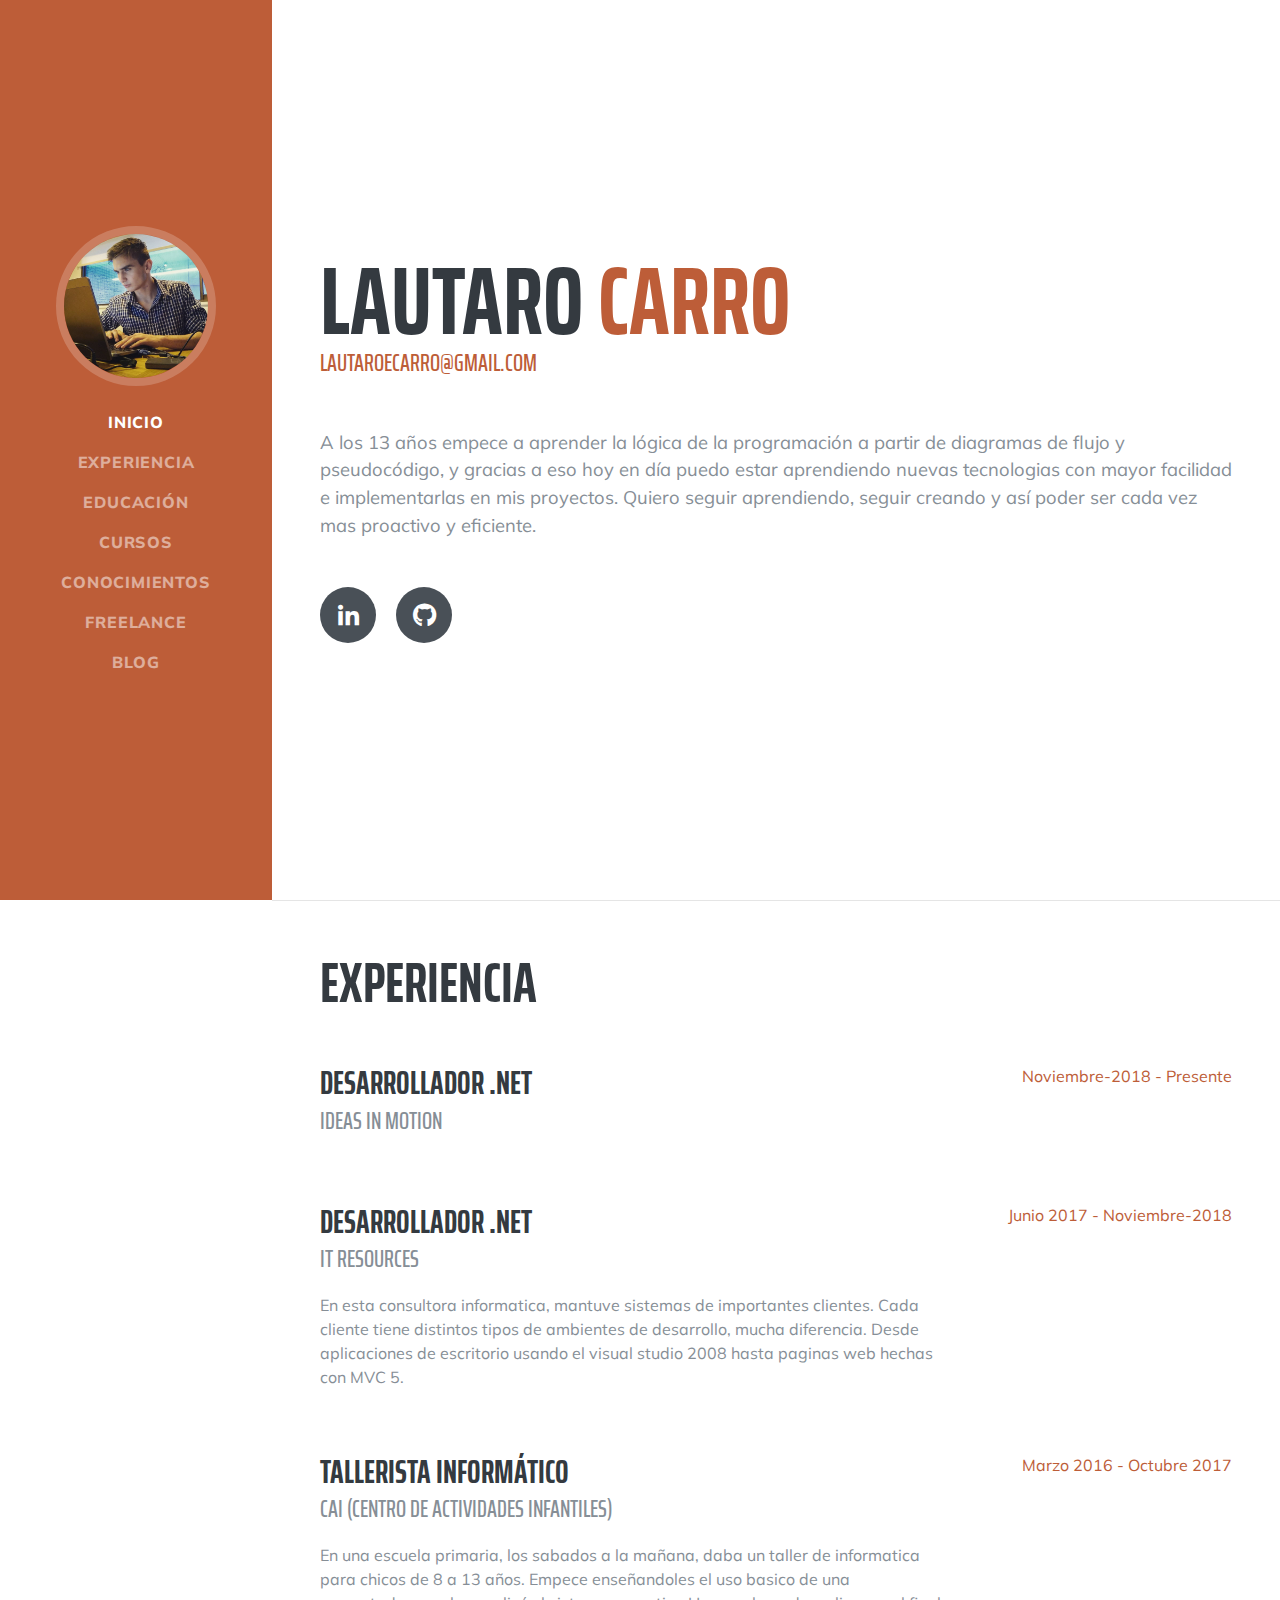
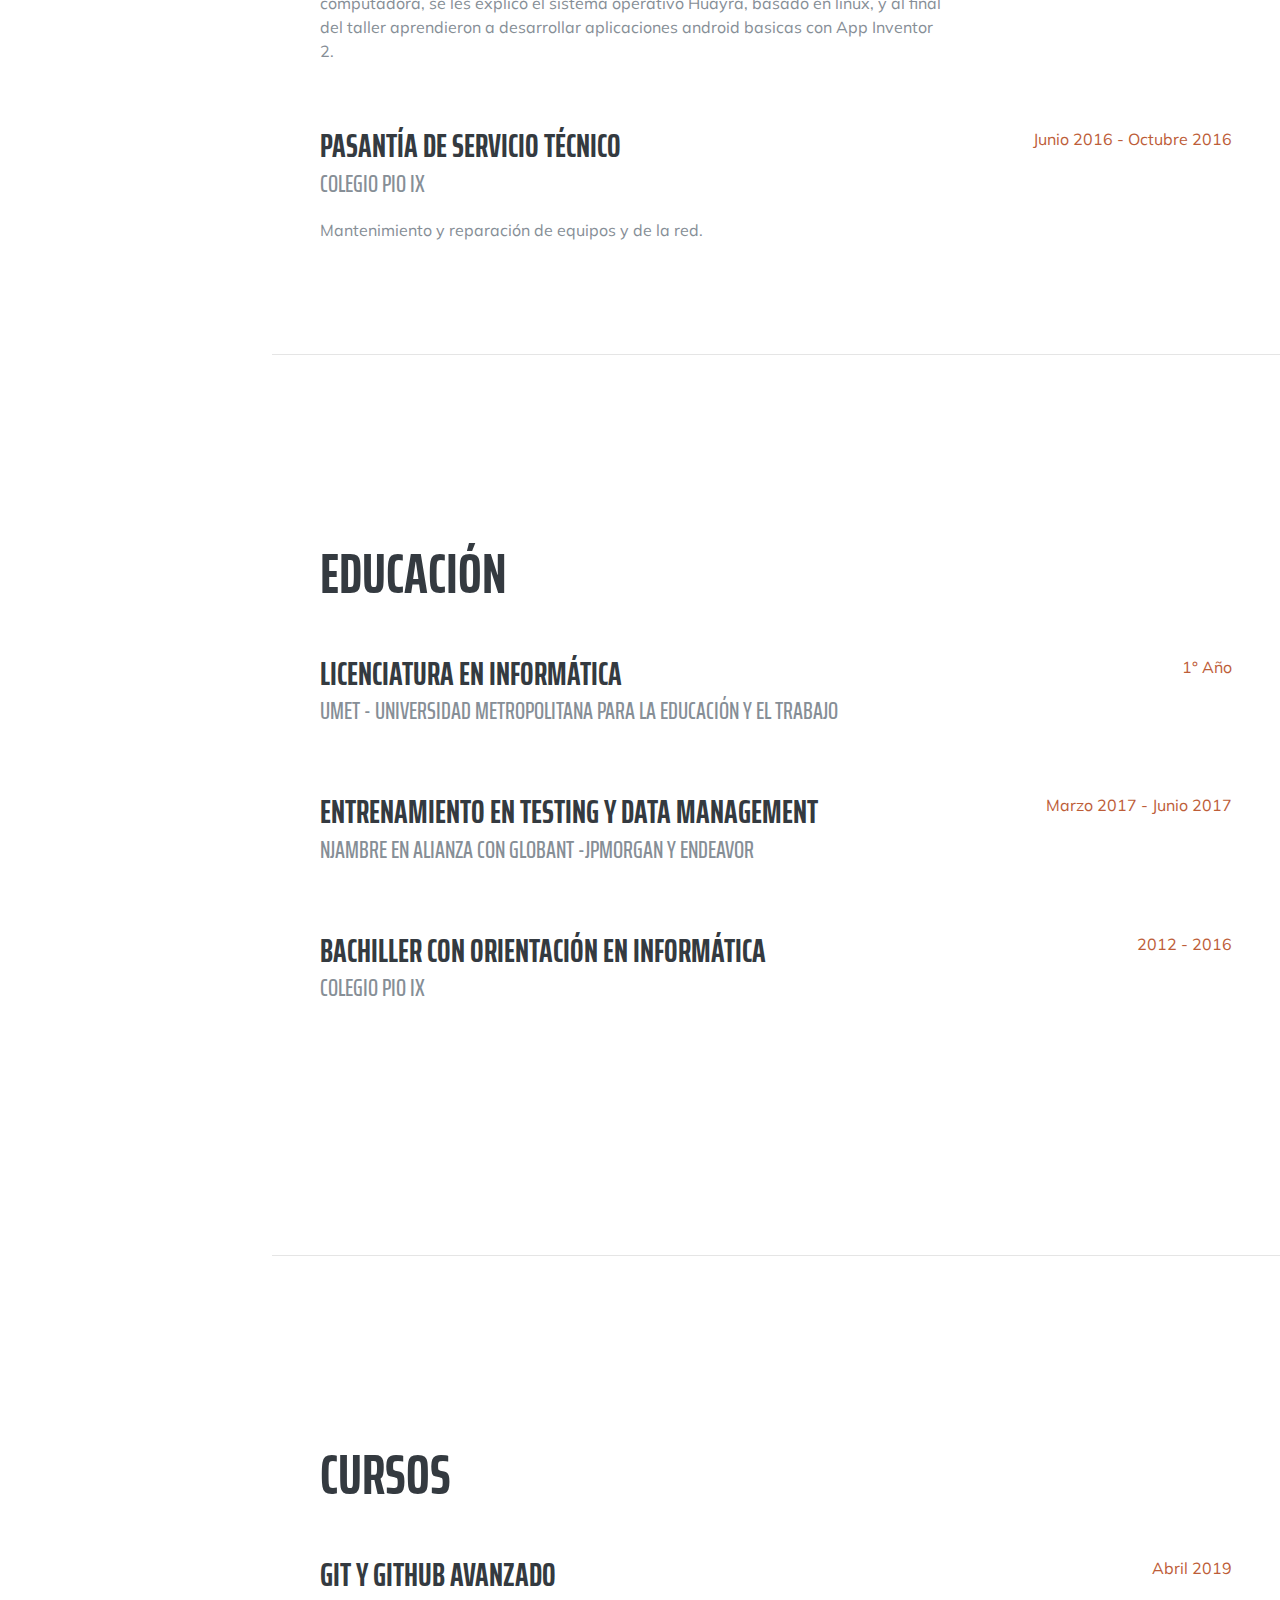
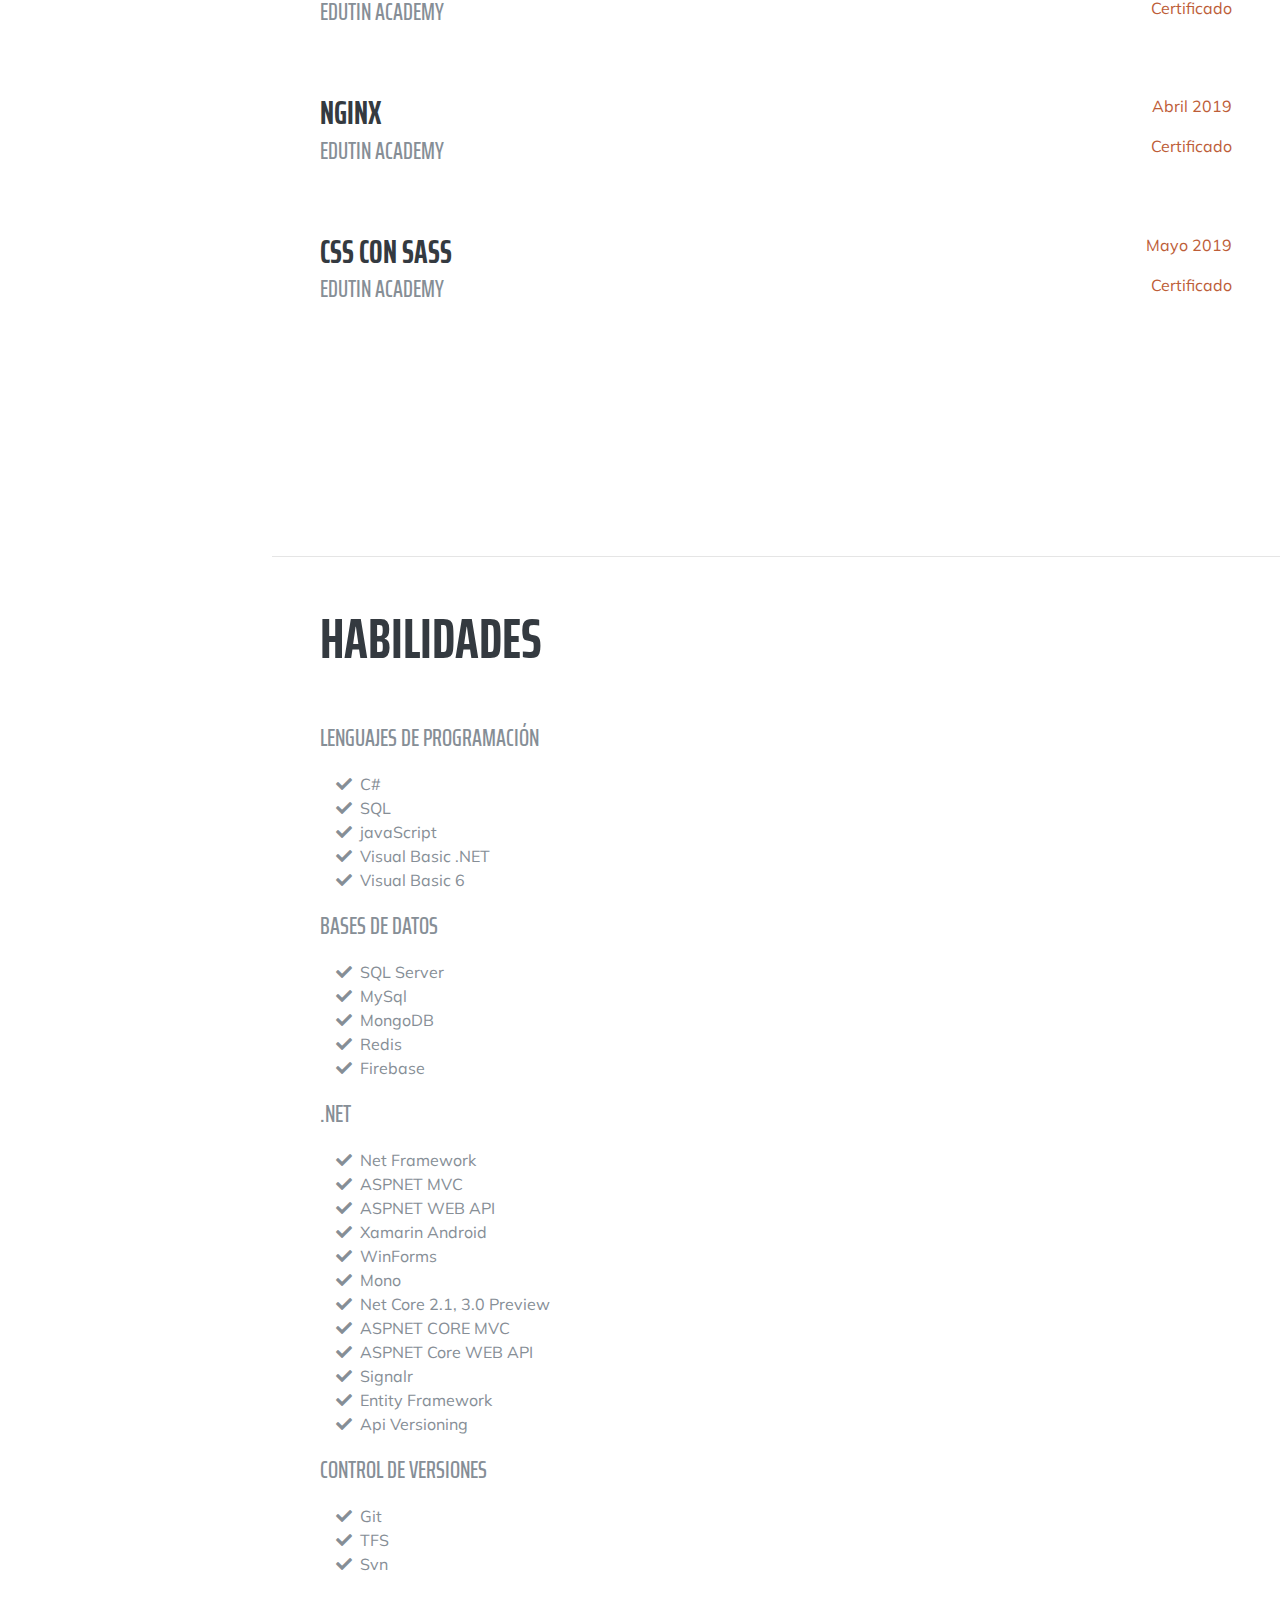
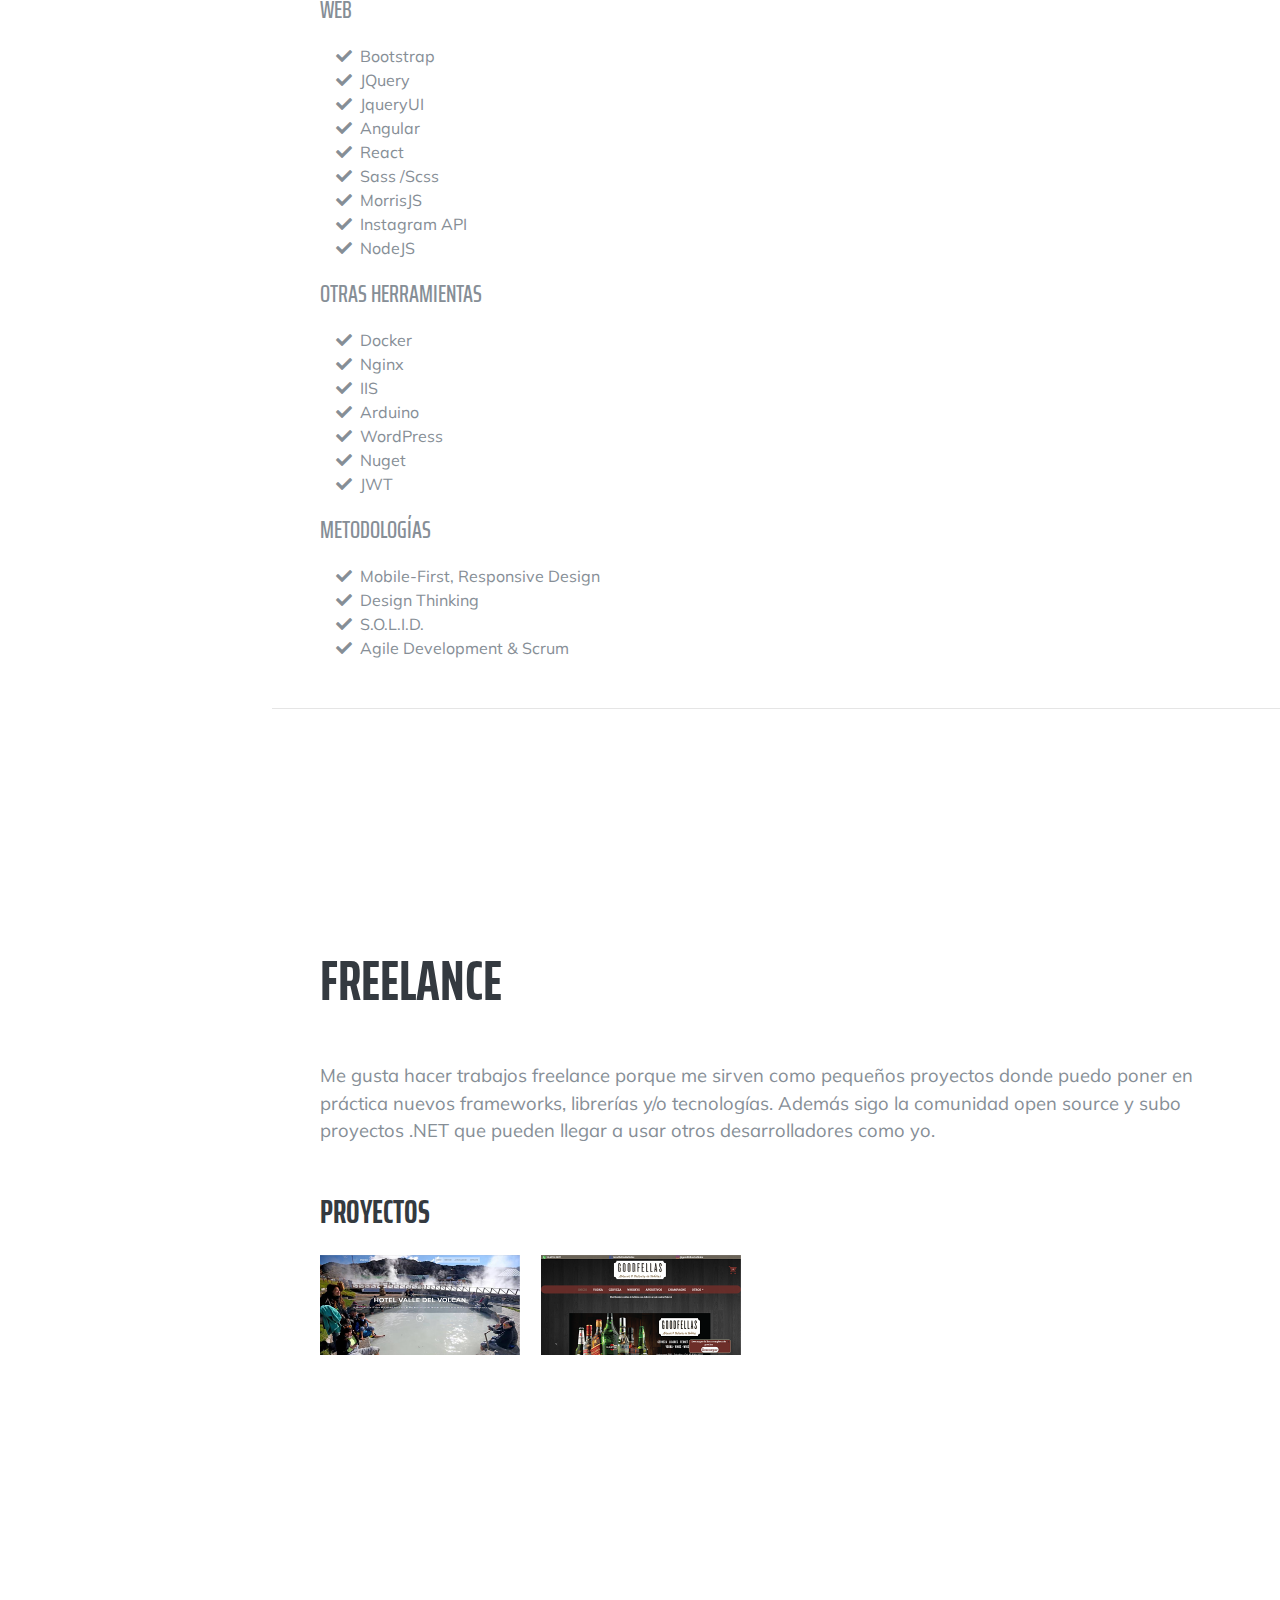
==== commit df7c3091: "Acceder al blog" ====
--- a/index.html
+++ b/index.html
@@ -1,43 +1,48 @@
 <!DOCTYPE html>
 <html lang="es">
+
 <head>
 
     <meta charset="utf-8">
     <meta name="viewport" content="width=device-width, initial-scale=1, shrink-to-fit=no">
     <meta name="keywords" content="lautaro, carro, desarrollador, net, web, freelance">
-    <meta name="description" content="Soy un Desarrollador .NET FullStack en constante aprendizaje de las ultimas novedades. ">
+    <meta name="description"
+        content="Soy un Desarrollador .NET FullStack en constante aprendizaje de las ultimas novedades. ">
     <meta name="author" content="Lautaro Carro">
     <title>Lautaro Carro | Desarrollador .NET</title>
     <!-- Global site tag (gtag.js) - Google Analytics -->
 
     <script async src="https://www.googletagmanager.com/gtag/js?id=UA-136398459-3"></script>
     <script>
-    window.dataLayer = window.dataLayer || [];
-    function gtag(){dataLayer.push(arguments);}
-    gtag('js', new Date());
-
-    gtag('config', 'UA-136398459-3');
+        window.dataLayer = window.dataLayer || [];
+        function gtag() { dataLayer.push(arguments); }
+        gtag('js', new Date());
+
+        gtag('config', 'UA-136398459-3');
     </script>
     <link href="https://fonts.googleapis.com/css?family=Saira+Extra+Condensed:500,700" rel="stylesheet">
     <link href="https://fonts.googleapis.com/css?family=Muli:400,400i,800,800i" rel="stylesheet">
-    
-    <link href="Content/vendor/bootstrap/css/bootstrap.min.css" rel="stylesheet"/>
-    <link href="Content/css/resume.min.css" rel="stylesheet"/>
-    <link href="Content/vendor/fontawesome-free/css/all.min.css" rel="stylesheet"/>
+
+    <link href="Content/vendor/bootstrap/css/bootstrap.min.css" rel="stylesheet" />
+    <link href="Content/css/resume.min.css" rel="stylesheet" />
+    <link href="Content/vendor/fontawesome-free/css/all.min.css" rel="stylesheet" />
 
     <script src="Content/vendor/jquery/jquery.min.js"></script>
     <script src="Content/js/resume.min.js"></script>
-    
+
 </head>
+
 <body id="page-top">
     <nav class="navbar navbar-expand-lg navbar-dark bg-primary fixed-top" id="sideNav">
         <a class="navbar-brand js-scroll-trigger" href="/#">
             <span class="d-block d-lg-none">Lautaro Carro</span>
             <span class="d-none d-lg-block">
-                <img class="img-fluid img-profile rounded-circle mx-auto mb-2" src="Content/img/profile.jpg" alt="Perfil">
+                <img class="img-fluid img-profile rounded-circle mx-auto mb-2" src="Content/img/profile.jpg"
+                    alt="Perfil">
             </span>
         </a>
-        <button class="navbar-toggler" type="button" data-toggle="collapse" data-target="#navbarSupportedContent" aria-controls="navbarSupportedContent" aria-expanded="false" aria-label="Toggle navigation">
+        <button class="navbar-toggler" type="button" data-toggle="collapse" data-target="#navbarSupportedContent"
+            aria-controls="navbarSupportedContent" aria-expanded="false" aria-label="Toggle navigation">
             <span class="navbar-toggler-icon"></span>
         </button>
         <div class="collapse navbar-collapse" id="navbarSupportedContent">
@@ -60,9 +65,12 @@
                 <li class="nav-item">
                     <a class="nav-link js-scroll-trigger" href="#freelance">Freelance</a>
                 </li>
-            
+                <li class="nav-item">
+                    <a class="nav-link js-scroll-trigger" href="https://www.lautarocarro.blog">Blog</a>
+                </li>
+
             </ul>
-            
+
         </div>
     </nav>
     <div class="container-fluid p-0">
@@ -75,7 +83,10 @@
                 <div class="subheading mb-5">
                     <a href="mailto:lautaroecarro@gmail.com">lautaroecarro@gmail.com</a>
                 </div>
-                <p class="lead mb-5">A los 13 años empece a aprender la lógica de la programación a partir de diagramas de flujo y pseudocódigo, y gracias a eso hoy en día puedo estar aprendiendo nuevas tecnologias con mayor facilidad e implementarlas en mis proyectos. Quiero seguir aprendiendo, seguir creando y así poder ser cada vez mas proactivo y eficiente.</p>
+                <p class="lead mb-5">A los 13 años empece a aprender la lógica de la programación a partir de diagramas
+                    de flujo y pseudocódigo, y gracias a eso hoy en día puedo estar aprendiendo nuevas tecnologias con
+                    mayor facilidad e implementarlas en mis proyectos. Quiero seguir aprendiendo, seguir creando y así
+                    poder ser cada vez mas proactivo y eficiente.</p>
                 <div class="social-icons">
                     <a href="https://www.linkedin.com/in/lautaro-carro-794813141/">
                         <i class="fab fa-linkedin-in"></i>
@@ -101,29 +112,34 @@
                         <span class="text-primary">Noviembre-2018 - Presente</span>
                     </div>
                 </div>
-        
+
                 <div class="resume-item d-flex flex-column flex-md-row mb-5">
                     <div class="resume-content mr-auto">
                         <h3 class="mb-0">Desarrollador .NET</h3>
                         <div class="subheading mb-3">IT Resources</div>
-                        <p>En esta consultora informatica, mantuve sistemas de importantes clientes. Cada cliente tiene distintos tipos de ambientes de desarrollo, mucha diferencia. Desde aplicaciones de escritorio usando el visual studio 2008 hasta paginas web hechas con MVC 5.</p>
+                        <p>En esta consultora informatica, mantuve sistemas de importantes clientes. Cada cliente tiene
+                            distintos tipos de ambientes de desarrollo, mucha diferencia. Desde aplicaciones de
+                            escritorio usando el visual studio 2008 hasta paginas web hechas con MVC 5.</p>
                     </div>
                     <div class="resume-date text-md-right">
                         <span class="text-primary">Junio 2017 - Noviembre-2018</span>
                     </div>
                 </div>
-        
+
                 <div class="resume-item d-flex flex-column flex-md-row mb-5">
                     <div class="resume-content mr-auto">
                         <h3 class="mb-0">Tallerista Informático</h3>
                         <div class="subheading mb-3">CAI (Centro de actividades infantiles)</div>
-                        <p>En una escuela primaria, los sabados a la mañana, daba un taller de informatica para chicos de 8 a 13 años. Empece enseñandoles el uso basico de una computadora, se les explicó el sistema operativo Huayra, basado en linux, y al final del taller aprendieron a desarrollar aplicaciones android basicas con App Inventor 2.</p>
+                        <p>En una escuela primaria, los sabados a la mañana, daba un taller de informatica para chicos
+                            de 8 a 13 años. Empece enseñandoles el uso basico de una computadora, se les explicó el
+                            sistema operativo Huayra, basado en linux, y al final del taller aprendieron a desarrollar
+                            aplicaciones android basicas con App Inventor 2.</p>
                     </div>
                     <div class="resume-date text-md-right">
                         <span class="text-primary">Marzo 2016 - Octubre 2017</span>
                     </div>
                 </div>
-        
+
                 <!-- <div class="resume-item d-flex flex-column flex-md-row mb-5">
                     <div class="resume-content mr-auto">
                         <h3 class="mb-0">Programador y Soporte tecnico</h3>
@@ -163,7 +179,8 @@
                 <div class="resume-item d-flex flex-column flex-md-row mb-5">
                     <div class="resume-content mr-auto">
                         <h3 class="mb-0">Licenciatura en Informática</h3>
-                        <div class="subheading mb-3">UMET - Universidad Metropolitana para la Educación y el Trabajo</div>
+                        <div class="subheading mb-3">UMET - Universidad Metropolitana para la Educación y el Trabajo
+                        </div>
                     </div>
                     <div class="resume-date text-md-right">
                         <span class="text-primary">1° Año</span>
@@ -178,7 +195,7 @@
                         <span class="text-primary">Marzo 2017 - Junio 2017</span>
                     </div>
                 </div>
-        
+
                 <div class="resume-item d-flex flex-column flex-md-row mb-5">
                     <div class="resume-content mr-auto">
                         <h3 class="mb-0">Bachiller con Orientación en Informática</h3>
@@ -188,7 +205,7 @@
                         <span class="text-primary">2012 - 2016</span>
                     </div>
                 </div>
-        
+
             </div>
         </section>
         <hr class="m-0">
@@ -201,7 +218,10 @@
                         <div class="subheading mb-3">Edutin Academy</div>
                     </div>
                     <div class="resume-date text-md-right">
-                        <span class="text-primary"><p>Abril 2019</p><a href="https://edutin.com/certifications/view/600481" target="_blank">Certificado</a></span>
+                        <span class="text-primary">
+                            <p>Abril 2019</p><a href="https://edutin.com/certifications/view/600481"
+                                target="_blank">Certificado</a>
+                        </span>
                     </div>
                 </div>
                 <div class="resume-item d-flex flex-column flex-md-row mb-5">
@@ -210,7 +230,10 @@
                         <div class="subheading mb-3">Edutin Academy</div>
                     </div>
                     <div class="resume-date text-md-right">
-                        <span class="text-primary"><p>Abril 2019</p><a href="https://edutin.com/certifications/view/579537" target="_blank">Certificado</a></span>
+                        <span class="text-primary">
+                            <p>Abril 2019</p><a href="https://edutin.com/certifications/view/579537"
+                                target="_blank">Certificado</a>
+                        </span>
                     </div>
                 </div>
                 <div class="resume-item d-flex flex-column flex-md-row mb-5">
@@ -219,7 +242,10 @@
                         <div class="subheading mb-3">Edutin Academy</div>
                     </div>
                     <div class="resume-date text-md-right">
-                        <span class="text-primary"><p>Mayo 2019</p><a href="https://edutin.com/certifications/view/666315" target="_blank">Certificado</a></span>
+                        <span class="text-primary">
+                            <p>Mayo 2019</p><a href="https://edutin.com/certifications/view/666315"
+                                target="_blank">Certificado</a>
+                        </span>
                     </div>
                 </div>
             </div>
@@ -311,7 +337,7 @@
                 <ul class="fa-ul mb-0">
                     <li>
                         <i class="fa-li fa fa-check"></i>
-                        Net Framework 
+                        Net Framework
                     </li>
                     <li>
                         <i class="fa-li fa fa-check"></i>
@@ -439,11 +465,11 @@
                     </li>
                     <li>
                         <i class="fa-li fa fa-check"></i>
-                        Nuget 
-                    </li>
-                    <li>
-                        <i class="fa-li fa fa-check"></i>
-                        JWT 
+                        Nuget
+                    </li>
+                    <li>
+                        <i class="fa-li fa fa-check"></i>
+                        JWT
                     </li>
                 </ul>
                 <div class="subheading mb-3"></div>
@@ -472,15 +498,21 @@
         <section class="resume-section p-3 p-lg-5 d-flex flex-column" id="freelance">
             <div class="my-auto">
                 <h2 class="mb-5">Freelance</h2>
-                <p class="lead mb-5">Me gusta hacer trabajos freelance porque me sirven como pequeños proyectos donde puedo poner en práctica nuevos frameworks, librerías y/o tecnologías. Además sigo la comunidad open source y subo proyectos .NET que pueden llegar a usar otros desarrolladores como yo.</p>
+                <p class="lead mb-5">Me gusta hacer trabajos freelance porque me sirven como pequeños proyectos donde
+                    puedo poner en práctica nuevos frameworks, librerías y/o tecnologías. Además sigo la comunidad open
+                    source y subo proyectos .NET que pueden llegar a usar otros desarrolladores como yo.</p>
                 <div class="resume-content mr-auto">
                     <h3 class="mb-4">Proyectos</h3>
                     <ul class="list-inline dev-icons">
                         <li class="list-inline-item">
-                            <a href="https://www.hotelvalledelvolcan.info" target="_blank"><img height="100" width="200" title="Hotel Valle Del Volcan" alt="Hotel Valle Del Volcan" src="Content/img/hotelvalledelvolcan_opt.png" /></a>
+                            <a href="https://www.hotelvalledelvolcan.info" target="_blank"><img height="100" width="200"
+                                    title="Hotel Valle Del Volcan" alt="Hotel Valle Del Volcan"
+                                    src="Content/img/hotelvalledelvolcan_opt.png" /></a>
                         </li>
                         <li class="list-inline-item">
-                            <a href="https://www.goodfellasbebidas.com" target="_blank"><img height="100" width="200" title="GoodFellas Bebidas" alt="GoodFellas Bebidas" src="Content/img/goodfellas_opt.png" /></a>
+                            <a href="https://www.goodfellasbebidas.com" target="_blank"><img height="100" width="200"
+                                    title="GoodFellas Bebidas" alt="GoodFellas Bebidas"
+                                    src="Content/img/goodfellas_opt.png" /></a>
                         </li>
                     </ul>
                 </div>
@@ -494,17 +526,18 @@
     <script src="Content/vendor/jquery-easing/jquery.easing.min.js"></script>
     <script src="Content/js/scrollHome.min.js"></script>
     <!--Start of Tawk.to Script-->
-<script type="text/javascript">
-    var Tawk_API=Tawk_API||{}, Tawk_LoadStart=new Date();
-    (function(){
-    var s1=document.createElement("script"),s0=document.getElementsByTagName("script")[0];
-    s1.async=true;
-    s1.src='https://embed.tawk.to/5ce865bda667a0210d595730/default';
-    s1.charset='UTF-8';
-    s1.setAttribute('crossorigin','*');
-    s0.parentNode.insertBefore(s1,s0);
-    })();
+    <script type="text/javascript">
+        var Tawk_API = Tawk_API || {}, Tawk_LoadStart = new Date();
+        (function () {
+            var s1 = document.createElement("script"), s0 = document.getElementsByTagName("script")[0];
+            s1.async = true;
+            s1.src = 'https://embed.tawk.to/5ce865bda667a0210d595730/default';
+            s1.charset = 'UTF-8';
+            s1.setAttribute('crossorigin', '*');
+            s0.parentNode.insertBefore(s1, s0);
+        })();
     </script>
     <!--End of Tawk.to Script-->
 </body>
-</html>
+
+</html>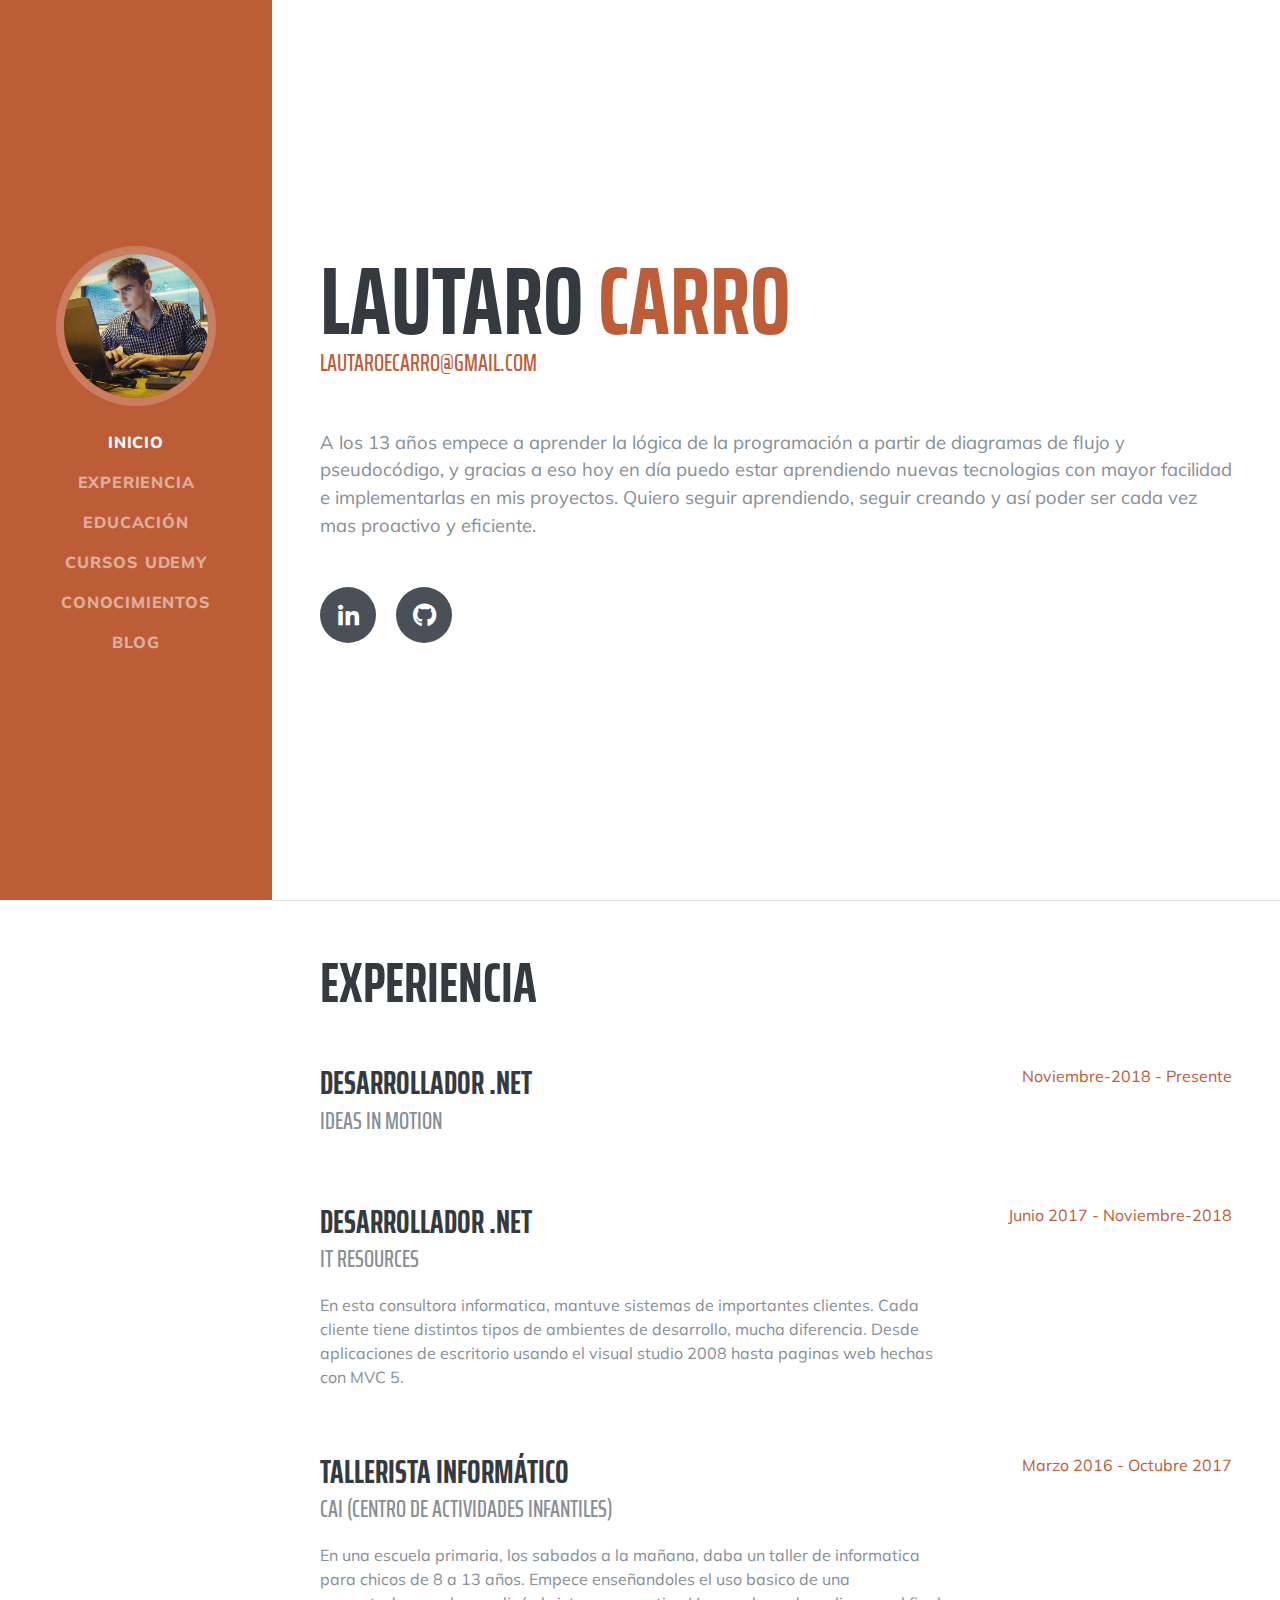
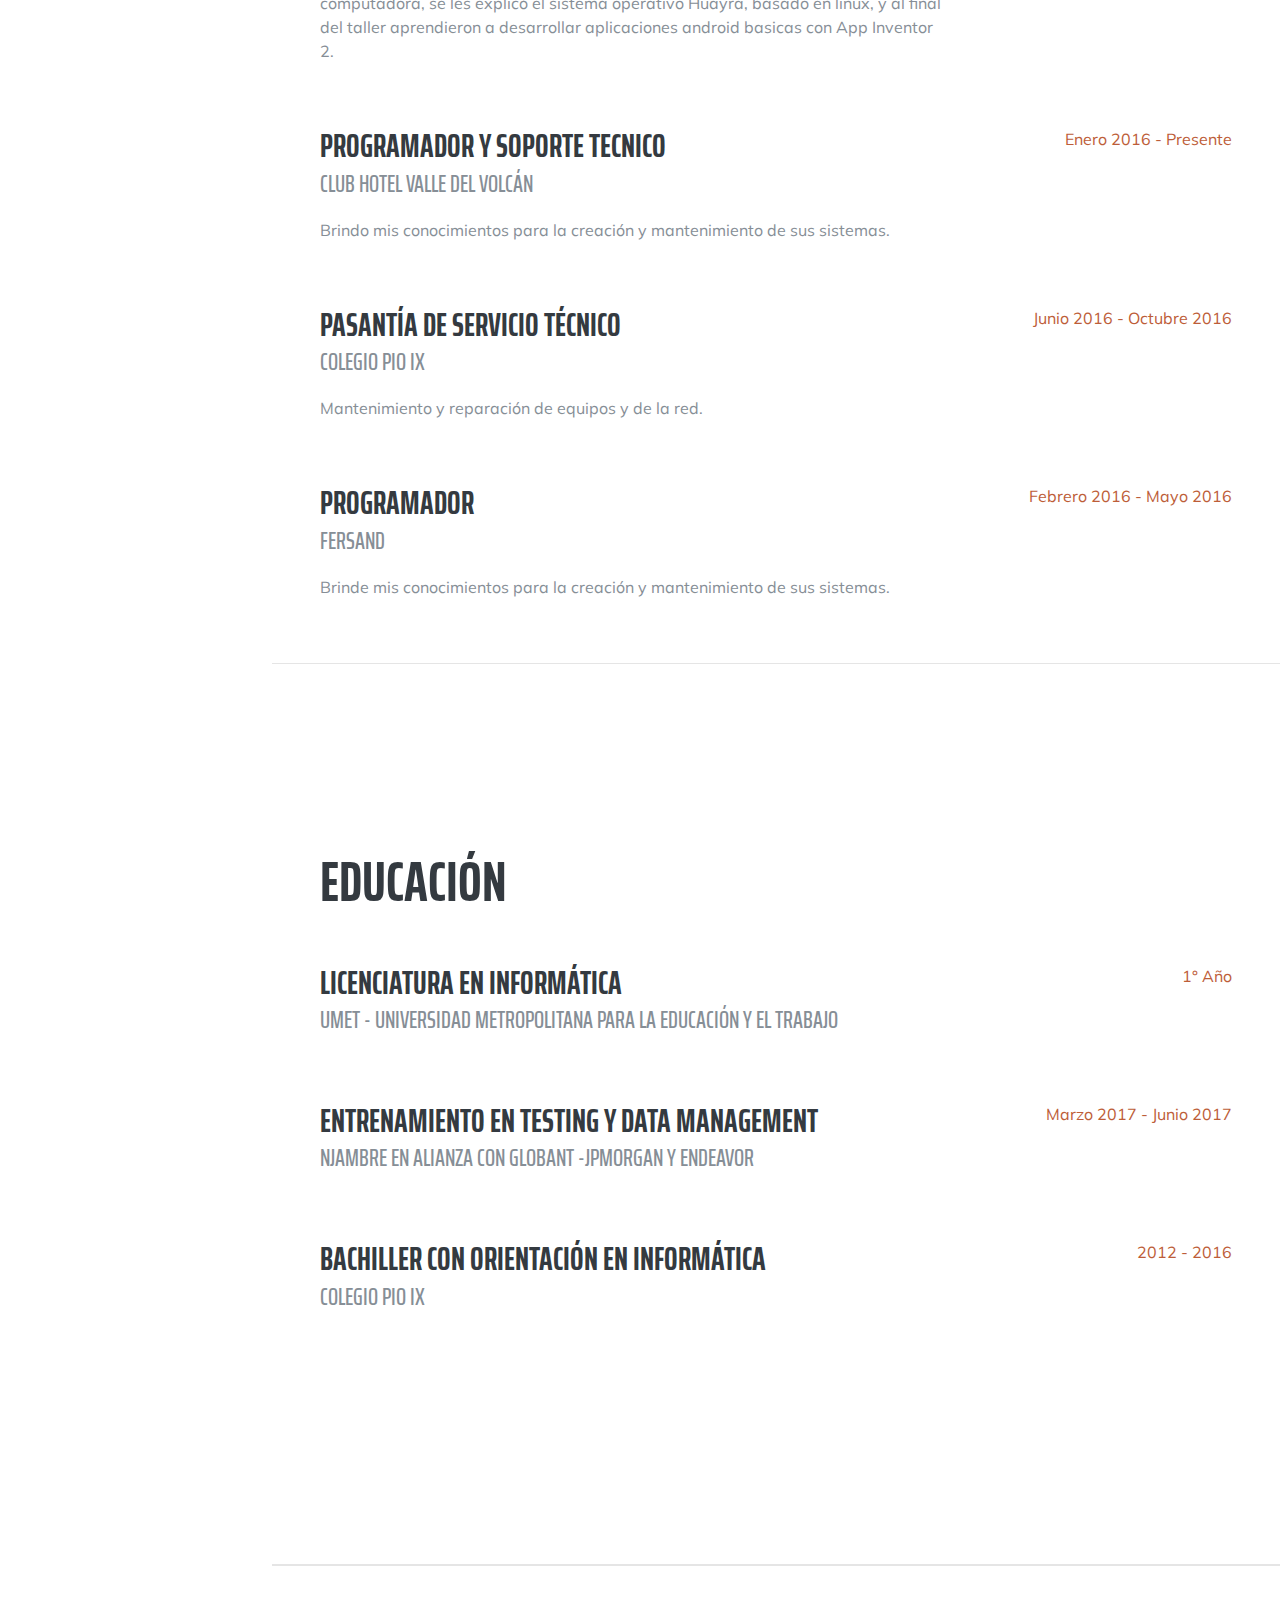
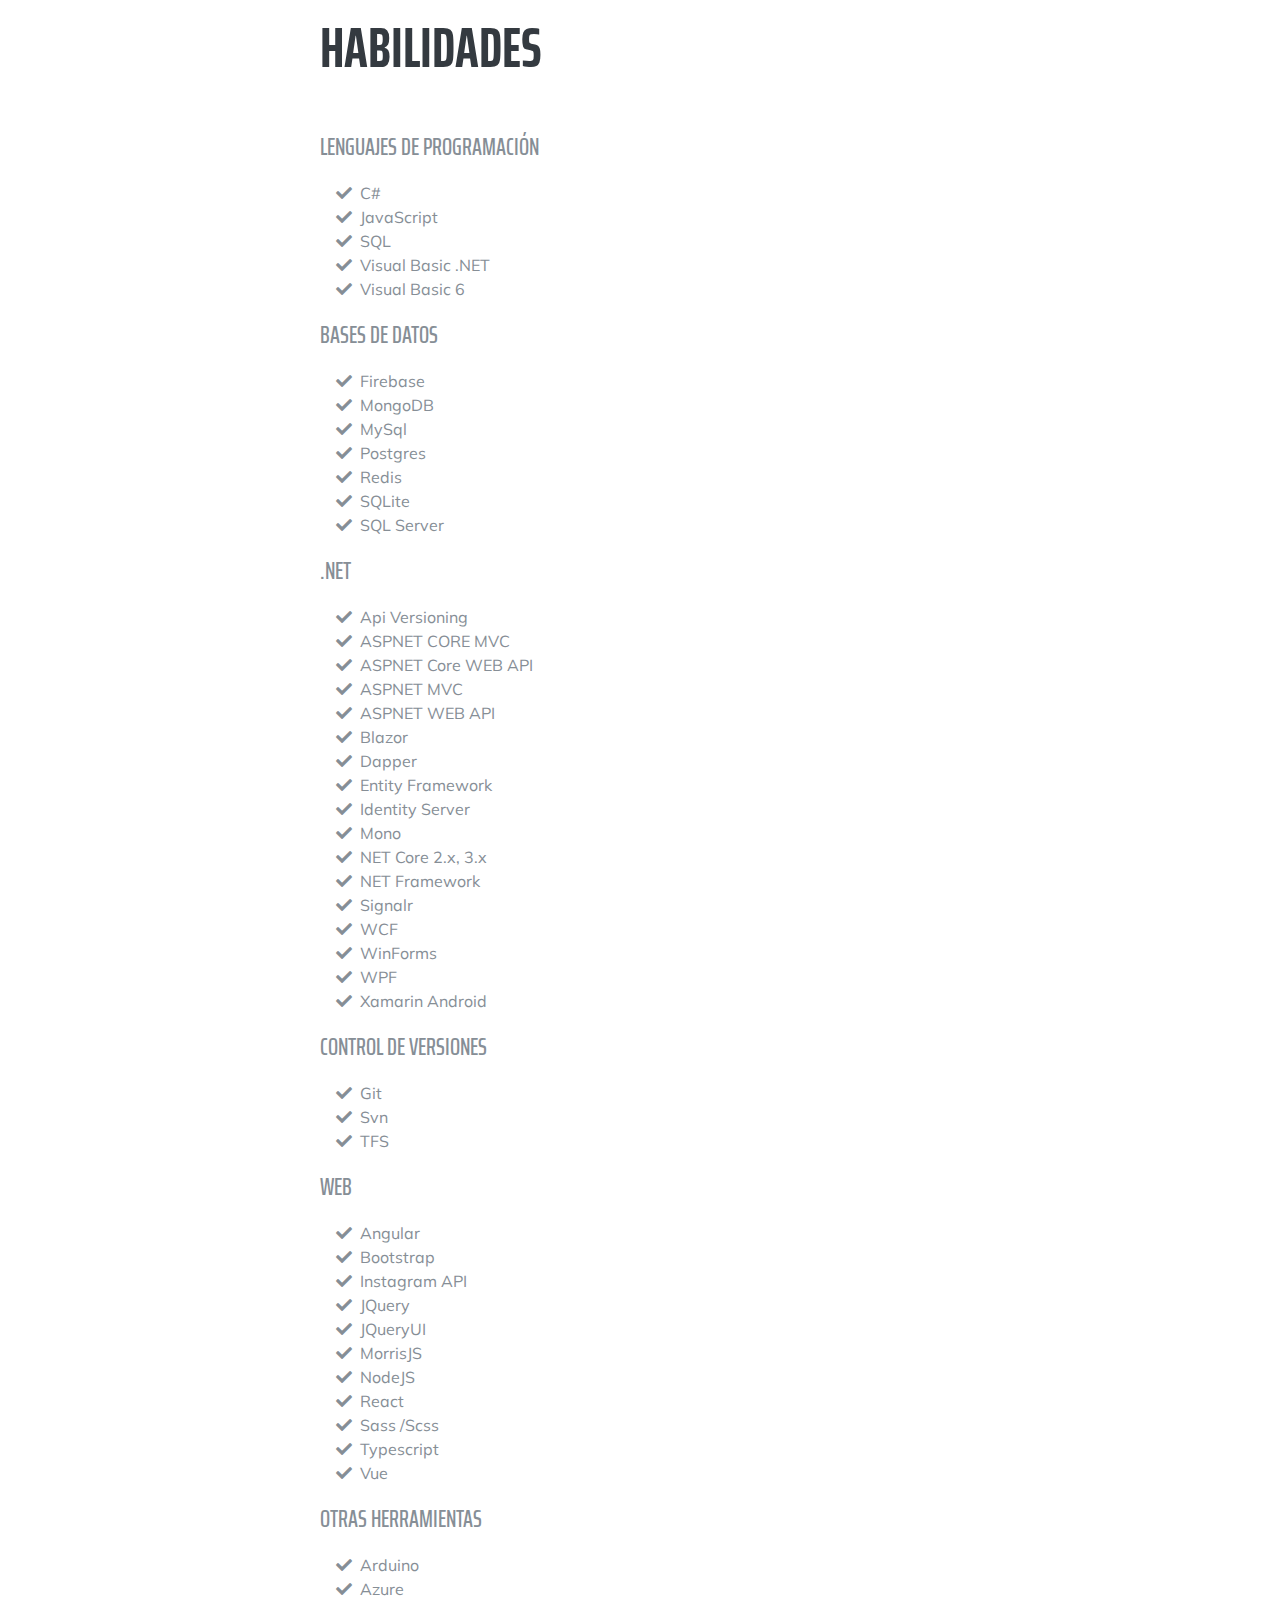
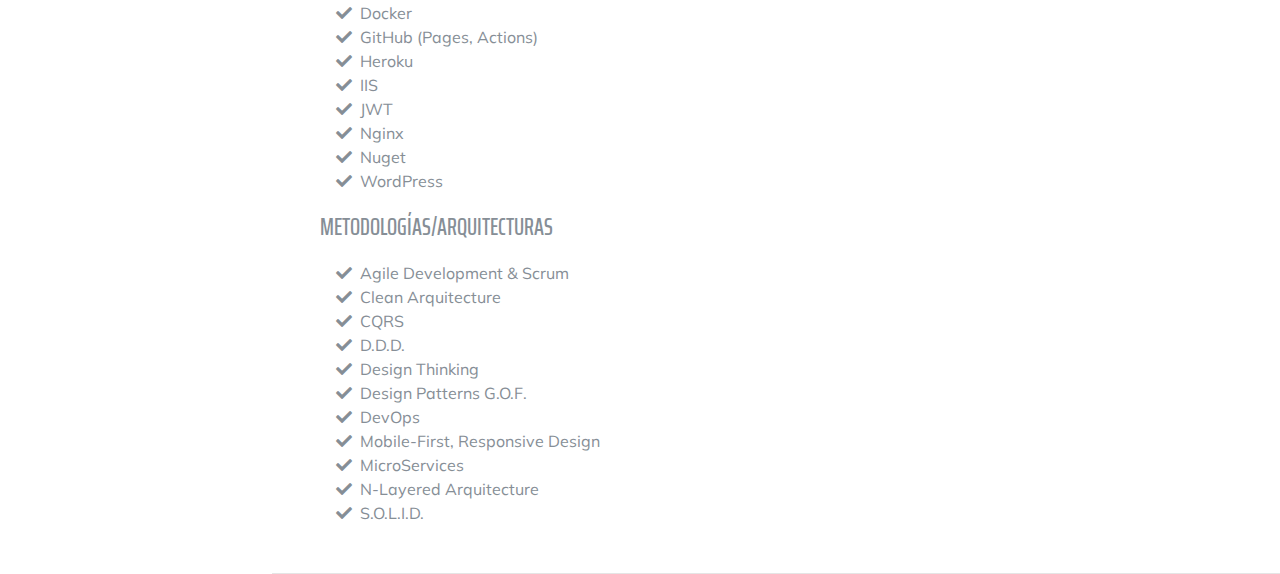
==== commit 0857ec8c: "Update" ====
--- a/index.html
+++ b/index.html
@@ -57,14 +57,14 @@
                     <a class="nav-link js-scroll-trigger" href="#education">Educación</a>
                 </li>
                 <li class="nav-item">
-                    <a class="nav-link js-scroll-trigger" href="#cursos">Cursos</a>
+                    <a class="nav-link js-scroll-trigger" target="_blank" href="https://udemyportfolio.herokuapp.com/Profile/782875683cdb3cdb">Cursos Udemy</a>
                 </li>
                 <li class="nav-item">
                     <a class="nav-link js-scroll-trigger" href="#skills">Conocimientos</a>
                 </li>
-                <li class="nav-item">
+                <!-- <li class="nav-item">
                     <a class="nav-link js-scroll-trigger" href="#freelance">Freelance</a>
-                </li>
+                </li> -->
                 <li class="nav-item">
                     <a class="nav-link js-scroll-trigger" href="https://www.lautarocarro.blog">Blog</a>
                 </li>
@@ -140,7 +140,7 @@
                     </div>
                 </div>
 
-                <!-- <div class="resume-item d-flex flex-column flex-md-row mb-5">
+                <div class="resume-item d-flex flex-column flex-md-row mb-5">
                     <div class="resume-content mr-auto">
                         <h3 class="mb-0">Programador y Soporte tecnico</h3>
                         <div class="subheading mb-3">Club Hotel Valle del Volcán</div>
@@ -149,7 +149,7 @@
                     <div class="resume-date text-md-right">
                         <span class="text-primary">Enero 2016 - Presente</span>
                     </div>
-                </div> -->
+                </div>
                 <div class="resume-item d-flex flex-column flex-md-row mb-5">
                     <div class="resume-content mr-auto">
                         <h3 class="mb-0">Pasantía de servicio técnico</h3>
@@ -160,7 +160,7 @@
                         <span class="text-primary">Junio 2016 - Octubre 2016</span>
                     </div>
                 </div>
-                <!-- <div class="resume-item d-flex flex-column flex-md-row">
+                <div class="resume-item d-flex flex-column flex-md-row">
                     <div class="resume-content mr-auto">
                         <h3 class="mb-0">Programador</h3>
                         <div class="subheading mb-3">Fersand</div>
@@ -169,7 +169,7 @@
                     <div class="resume-date text-md-right">
                         <span class="text-primary">Febrero 2016 - Mayo 2016</span>
                     </div>
-                </div> -->
+                </div>
             </div>
         </section>
         <hr class="m-0">
@@ -209,10 +209,10 @@
             </div>
         </section>
         <hr class="m-0">
-        <section class="resume-section p-3 p-lg-5 d-flex flex-column" id="cursos">
+        <!-- <section class="resume-section p-3 p-lg-5 d-flex flex-column" id="cursos">
             <div class="my-auto">
-                <h2 class="mb-5">Cursos</h2>
-                <div class="resume-item d-flex flex-column flex-md-row mb-5">
+                <h2 class="mb-5">Cursos</h2> -->
+                <!-- <div class="resume-item d-flex flex-column flex-md-row mb-5">
                     <div class="resume-content mr-auto">
                         <h3 class="mb-0">Git y Github avanzado</h3>
                         <div class="subheading mb-3">Edutin Academy</div>
@@ -247,9 +247,21 @@
                                 target="_blank">Certificado</a>
                         </span>
                     </div>
+                </div> -->
+                <!-- <div class="resume-item d-flex flex-column flex-md-row mb-5">
+                    <div class="resume-content mr-auto">
+                        <h3 class="mb-0">Cursos de Udemy</h3>
+                        <div class="subheading mb-3">Udemy</div>
+                    </div>
+                    <div class="resume-date text-md-right">
+                        <span class="text-primary">
+                            <p></p><a href="https://udemyportfolio.herokuapp.com/Profile/782875683cdb3cdb"
+                                target="_blank">Portfolio de Certificaciones</a>
+                        </span>
+                    </div>
                 </div>
             </div>
-        </section>
+        </section> -->
         <hr class="m-0">
         <section class="resume-section p-3 p-lg-5 d-flex flex-column" id="skills">
             <div class="my-auto">
@@ -293,11 +305,11 @@
                     </li>
                     <li>
                         <i class="fa-li fa fa-check"></i>
+                        JavaScript
+                    </li>
+                    <li>
+                        <i class="fa-li fa fa-check"></i>
                         SQL
-                    </li>
-                    <li>
-                        <i class="fa-li fa fa-check"></i>
-                        javaScript
                     </li>
                     <li>
                         <i class="fa-li fa fa-check"></i>
@@ -313,23 +325,31 @@
                 <ul class="fa-ul mb-0">
                     <li>
                         <i class="fa-li fa fa-check"></i>
+                        Firebase
+                    </li>
+                    <li>
+                        <i class="fa-li fa fa-check"></i>
+                        MongoDB
+                    </li>
+                    <li>
+                        <i class="fa-li fa fa-check"></i>
+                        MySql
+                    </li>
+                    <li>
+                        <i class="fa-li fa fa-check"></i>
+                        Postgres
+                    </li>
+                    <li>
+                        <i class="fa-li fa fa-check"></i>
+                        Redis
+                    </li>
+                    <li>
+                        <i class="fa-li fa fa-check"></i>
+                        SQLite
+                    </li>
+                    <li>
+                        <i class="fa-li fa fa-check"></i>
                         SQL Server
-                    </li>
-                    <li>
-                        <i class="fa-li fa fa-check"></i>
-                        MySql
-                    </li>
-                    <li>
-                        <i class="fa-li fa fa-check"></i>
-                        MongoDB
-                    </li>
-                    <li>
-                        <i class="fa-li fa fa-check"></i>
-                        Redis
-                    </li>
-                    <li>
-                        <i class="fa-li fa fa-check"></i>
-                        Firebase
                     </li>
                 </ul>
                 <div class="subheading mb-3"></div>
@@ -337,7 +357,15 @@
                 <ul class="fa-ul mb-0">
                     <li>
                         <i class="fa-li fa fa-check"></i>
-                        Net Framework
+                        Api Versioning
+                    </li>
+                    <li>
+                        <i class="fa-li fa fa-check"></i>
+                        ASPNET CORE MVC
+                    </li>
+                    <li>
+                        <i class="fa-li fa fa-check"></i>
+                        ASPNET Core WEB API
                     </li>
                     <li>
                         <i class="fa-li fa fa-check"></i>
@@ -349,39 +377,51 @@
                     </li>
                     <li>
                         <i class="fa-li fa fa-check"></i>
+                        Blazor
+                    </li>
+                    <li>
+                        <i class="fa-li fa fa-check"></i>
+                        Dapper
+                    </li>
+                    <li>
+                        <i class="fa-li fa fa-check"></i>
+                        Entity Framework
+                    </li>
+                    <li>
+                        <i class="fa-li fa fa-check"></i>
+                        Identity Server 
+                    </li>
+                    <li>
+                        <i class="fa-li fa fa-check"></i>
+                        Mono
+                    </li>
+                    <li>
+                        <i class="fa-li fa fa-check"></i>
+                        NET Core 2.x, 3.x
+                    </li>
+                    <li>
+                        <i class="fa-li fa fa-check"></i>
+                        NET Framework
+                    </li>
+                    <li>
+                        <i class="fa-li fa fa-check"></i>
+                        Signalr
+                    </li>
+                    <li>
+                        <i class="fa-li fa fa-check"></i>
+                        WCF
+                    </li>
+                    <li>
+                        <i class="fa-li fa fa-check"></i>
+                        WinForms
+                    </li>
+                    <li>
+                        <i class="fa-li fa fa-check"></i>
+                        WPF
+                    </li>
+                    <li>
+                        <i class="fa-li fa fa-check"></i>
                         Xamarin Android
-                    </li>
-                    <li>
-                        <i class="fa-li fa fa-check"></i>
-                        WinForms
-                    </li>
-                    <li>
-                        <i class="fa-li fa fa-check"></i>
-                        Mono
-                    </li>
-                    <li>
-                        <i class="fa-li fa fa-check"></i>
-                        Net Core 2.1, 3.0 Preview
-                    </li>
-                    <li>
-                        <i class="fa-li fa fa-check"></i>
-                        ASPNET CORE MVC
-                    </li>
-                    <li>
-                        <i class="fa-li fa fa-check"></i>
-                        ASPNET Core WEB API
-                    </li>
-                    <li>
-                        <i class="fa-li fa fa-check"></i>
-                        Signalr
-                    </li>
-                    <li>
-                        <i class="fa-li fa fa-check"></i>
-                        Entity Framework
-                    </li>
-                    <li>
-                        <i class="fa-li fa fa-check"></i>
-                        Api Versioning
                     </li>
                 </ul>
                 <div class="subheading mb-3"></div>
@@ -393,11 +433,11 @@
                     </li>
                     <li>
                         <i class="fa-li fa fa-check"></i>
+                        Svn
+                    </li>
+                    <li>
+                        <i class="fa-li fa fa-check"></i>
                         TFS
-                    </li>
-                    <li>
-                        <i class="fa-li fa fa-check"></i>
-                        Svn
                     </li>
                 </ul>
                 <div class="subheading mb-3"></div>
@@ -405,19 +445,31 @@
                 <ul class="fa-ul mb-0">
                     <li>
                         <i class="fa-li fa fa-check"></i>
+                        Angular
+                    </li>
+                    <li>
+                        <i class="fa-li fa fa-check"></i>
                         Bootstrap
                     </li>
                     <li>
                         <i class="fa-li fa fa-check"></i>
+                        Instagram API
+                    </li>
+                    <li>
+                        <i class="fa-li fa fa-check"></i>
                         JQuery
                     </li>
                     <li>
                         <i class="fa-li fa fa-check"></i>
-                        JqueryUI
-                    </li>
-                    <li>
-                        <i class="fa-li fa fa-check"></i>
-                        Angular
+                        JQueryUI
+                    </li>
+                    <li>
+                        <i class="fa-li fa fa-check"></i>
+                        MorrisJS
+                    </li>
+                    <li>
+                        <i class="fa-li fa fa-check"></i>
+                        NodeJS
                     </li>
                     <li>
                         <i class="fa-li fa fa-check"></i>
@@ -429,15 +481,11 @@
                     </li>
                     <li>
                         <i class="fa-li fa fa-check"></i>
-                        MorrisJS
-                    </li>
-                    <li>
-                        <i class="fa-li fa fa-check"></i>
-                        Instagram API
-                    </li>
-                    <li>
-                        <i class="fa-li fa fa-check"></i>
-                        NodeJS
+                        Typescript
+                    </li>
+                    <li>
+                        <i class="fa-li fa fa-check"></i>
+                        Vue
                     </li>
                 </ul>
                 <div class="subheading mb-3"></div>
@@ -445,57 +493,97 @@
                 <ul class="fa-ul mb-0">
                     <li>
                         <i class="fa-li fa fa-check"></i>
+                        Arduino
+                    </li>
+                    <li>
+                        <i class="fa-li fa fa-check"></i>
+                        Azure
+                    </li>
+                    <li>
+                        <i class="fa-li fa fa-check"></i>
                         Docker
                     </li>
                     <li>
                         <i class="fa-li fa fa-check"></i>
+                        GitHub (Pages, Actions)
+                    </li>
+                    <li>
+                        <i class="fa-li fa fa-check"></i>
+                        Heroku
+                    </li>
+                    <li>
+                        <i class="fa-li fa fa-check"></i>
+                        IIS
+                    </li>
+                    <li>
+                        <i class="fa-li fa fa-check"></i>
+                        JWT
+                    </li>
+                    <li>
+                        <i class="fa-li fa fa-check"></i>
                         Nginx
                     </li>
                     <li>
                         <i class="fa-li fa fa-check"></i>
-                        IIS
-                    </li>
-                    <li>
-                        <i class="fa-li fa fa-check"></i>
-                        Arduino
+                        Nuget
                     </li>
                     <li>
                         <i class="fa-li fa fa-check"></i>
                         WordPress
-                    </li>
-                    <li>
-                        <i class="fa-li fa fa-check"></i>
-                        Nuget
-                    </li>
-                    <li>
-                        <i class="fa-li fa fa-check"></i>
-                        JWT
                     </li>
                 </ul>
                 <div class="subheading mb-3"></div>
-                <div class="subheading mb-3">Metodologías</div>
+                <div class="subheading mb-3">Metodologías/Arquitecturas</div>
                 <ul class="fa-ul mb-0">
                     <li>
                         <i class="fa-li fa fa-check"></i>
+                        Agile Development &amp; Scrum
+                    </li>
+                    <li>
+                        <i class="fa-li fa fa-check"></i>
+                        Clean Arquitecture
+                    </li>
+                    <li>
+                        <i class="fa-li fa fa-check"></i>
+                        CQRS
+                    </li>
+                    <li>
+                        <i class="fa-li fa fa-check"></i>
+                        D.D.D.
+                    </li>
+                    <li>
+                        <i class="fa-li fa fa-check"></i>
+                        Design Thinking
+                    </li>
+                    <li>
+                        <i class="fa-li fa fa-check"></i>
+                        Design Patterns G.O.F.
+                    </li>
+                    <li>
+                        <i class="fa-li fa fa-check"></i>
+                        DevOps
+                    </li>
+                    <li>
+                        <i class="fa-li fa fa-check"></i>
                         Mobile-First, Responsive Design
                     </li>
                     <li>
                         <i class="fa-li fa fa-check"></i>
-                        Design Thinking
+                        MicroServices
+                    </li>
+                    <li>
+                        <i class="fa-li fa fa-check"></i>
+                        N-Layered Arquitecture
                     </li>
                     <li>
                         <i class="fa-li fa fa-check"></i>
                         S.O.L.I.D.
-                    </li>
-                    <li>
-                        <i class="fa-li fa fa-check"></i>
-                        Agile Development &amp; Scrum
                     </li>
                 </ul>
             </div>
         </section>
         <hr class="m-0">
-        <section class="resume-section p-3 p-lg-5 d-flex flex-column" id="freelance">
+        <!-- <section class="resume-section p-3 p-lg-5 d-flex flex-column" id="freelance">
             <div class="my-auto">
                 <h2 class="mb-5">Freelance</h2>
                 <p class="lead mb-5">Me gusta hacer trabajos freelance porque me sirven como pequeños proyectos donde
@@ -517,7 +605,7 @@
                     </ul>
                 </div>
             </div>
-        </section>
+        </section> -->
     </div>
 
 
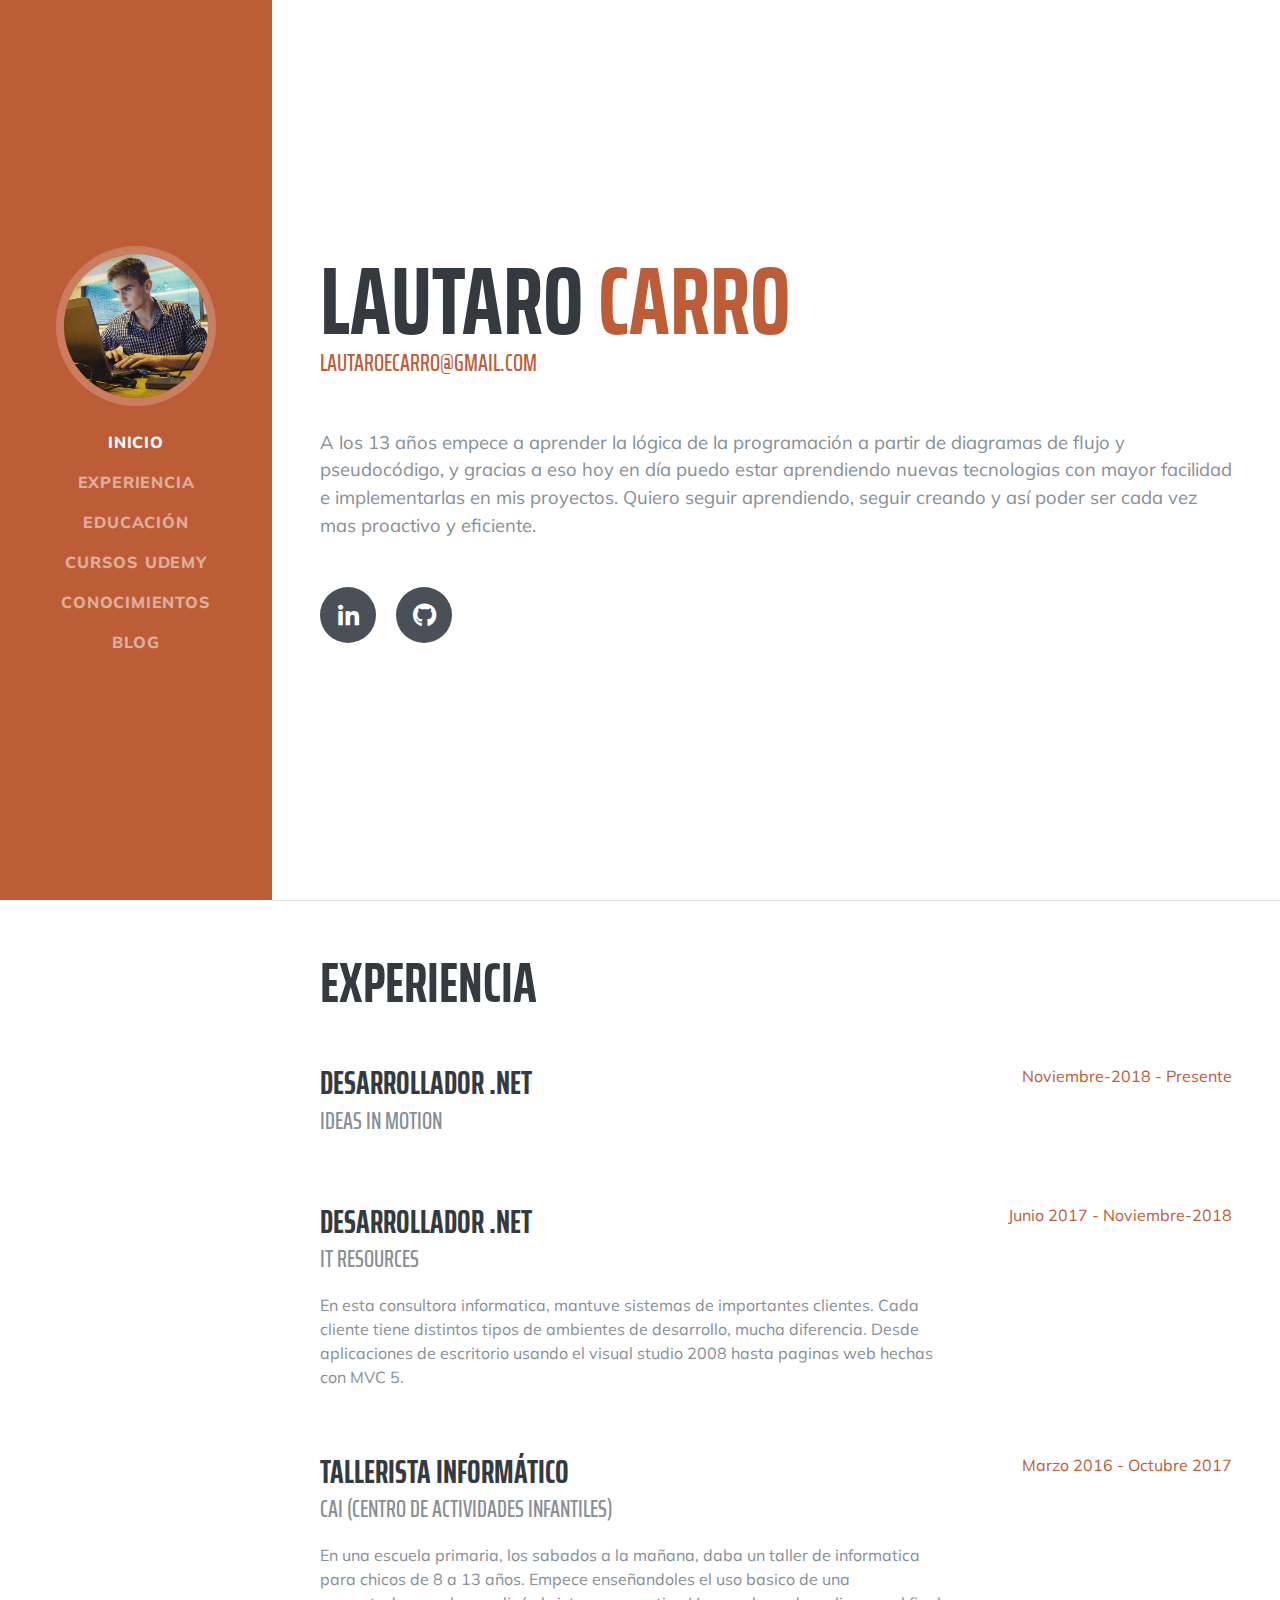
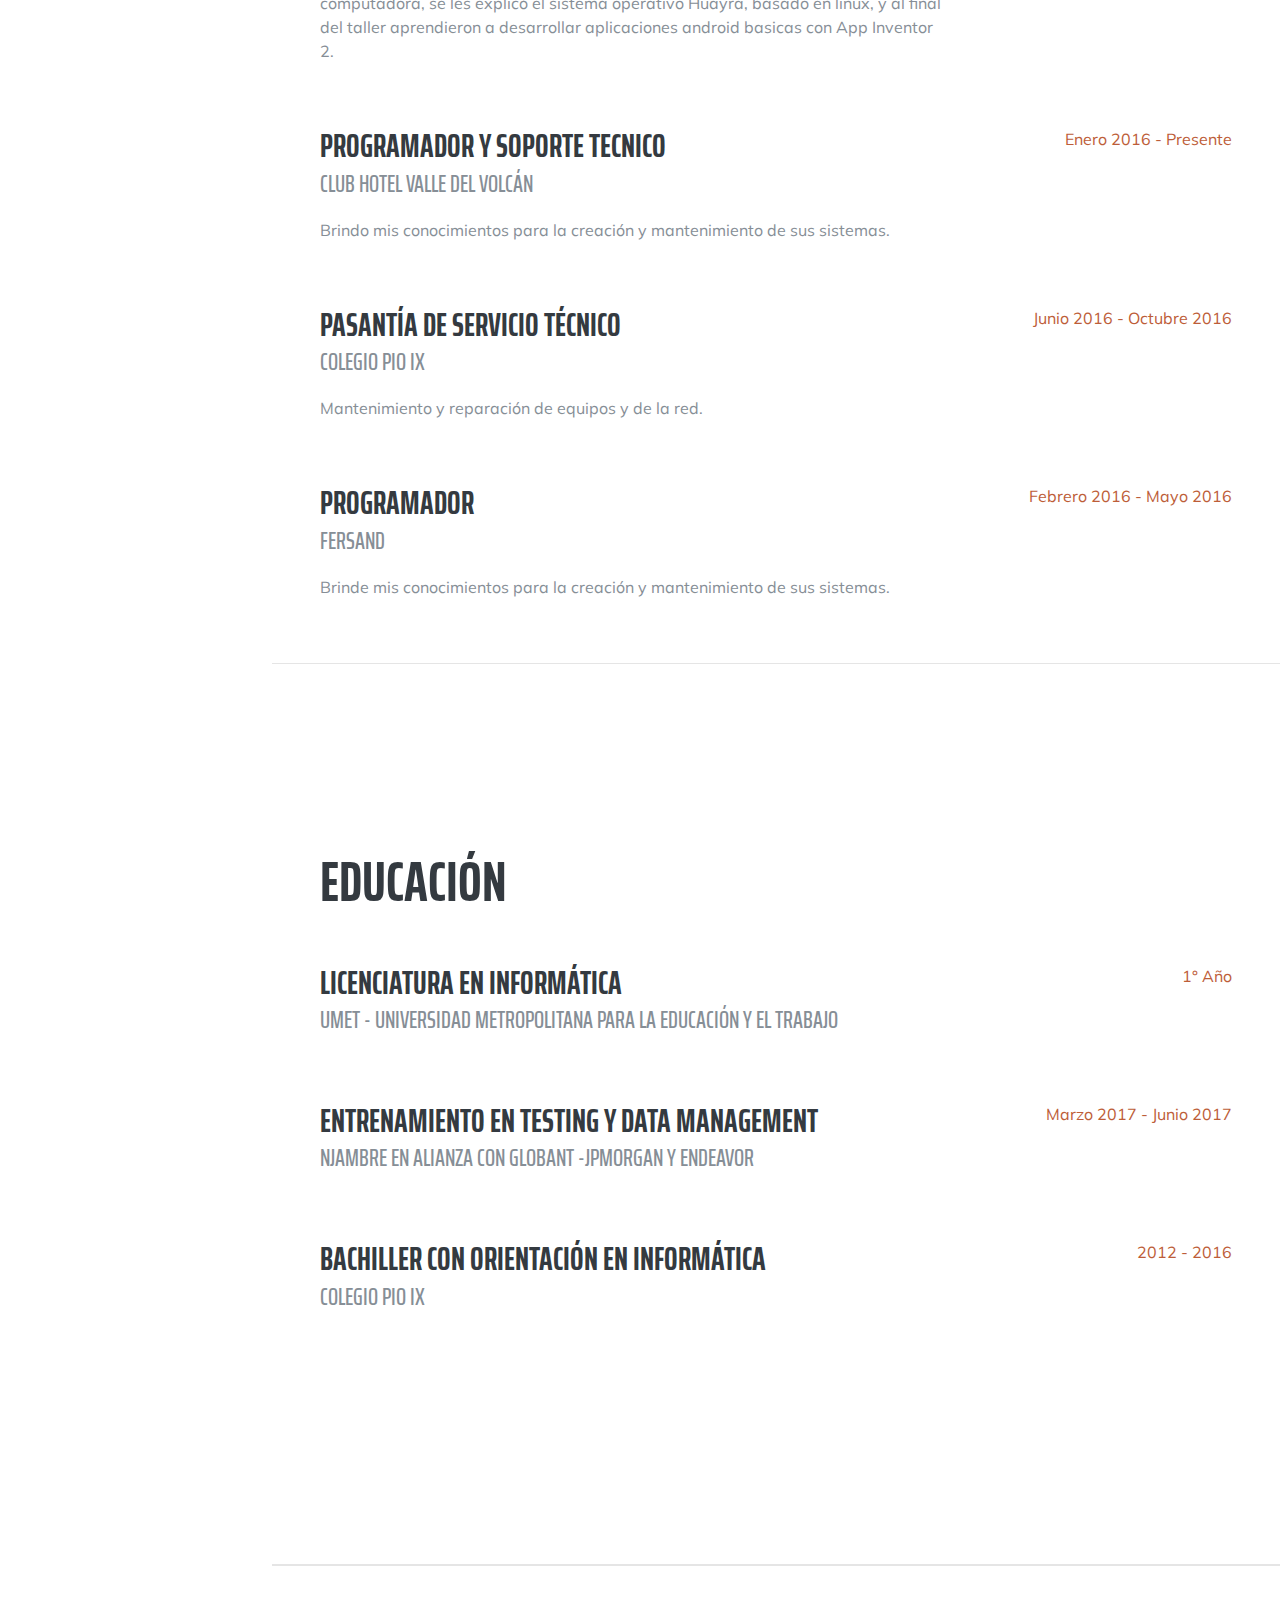
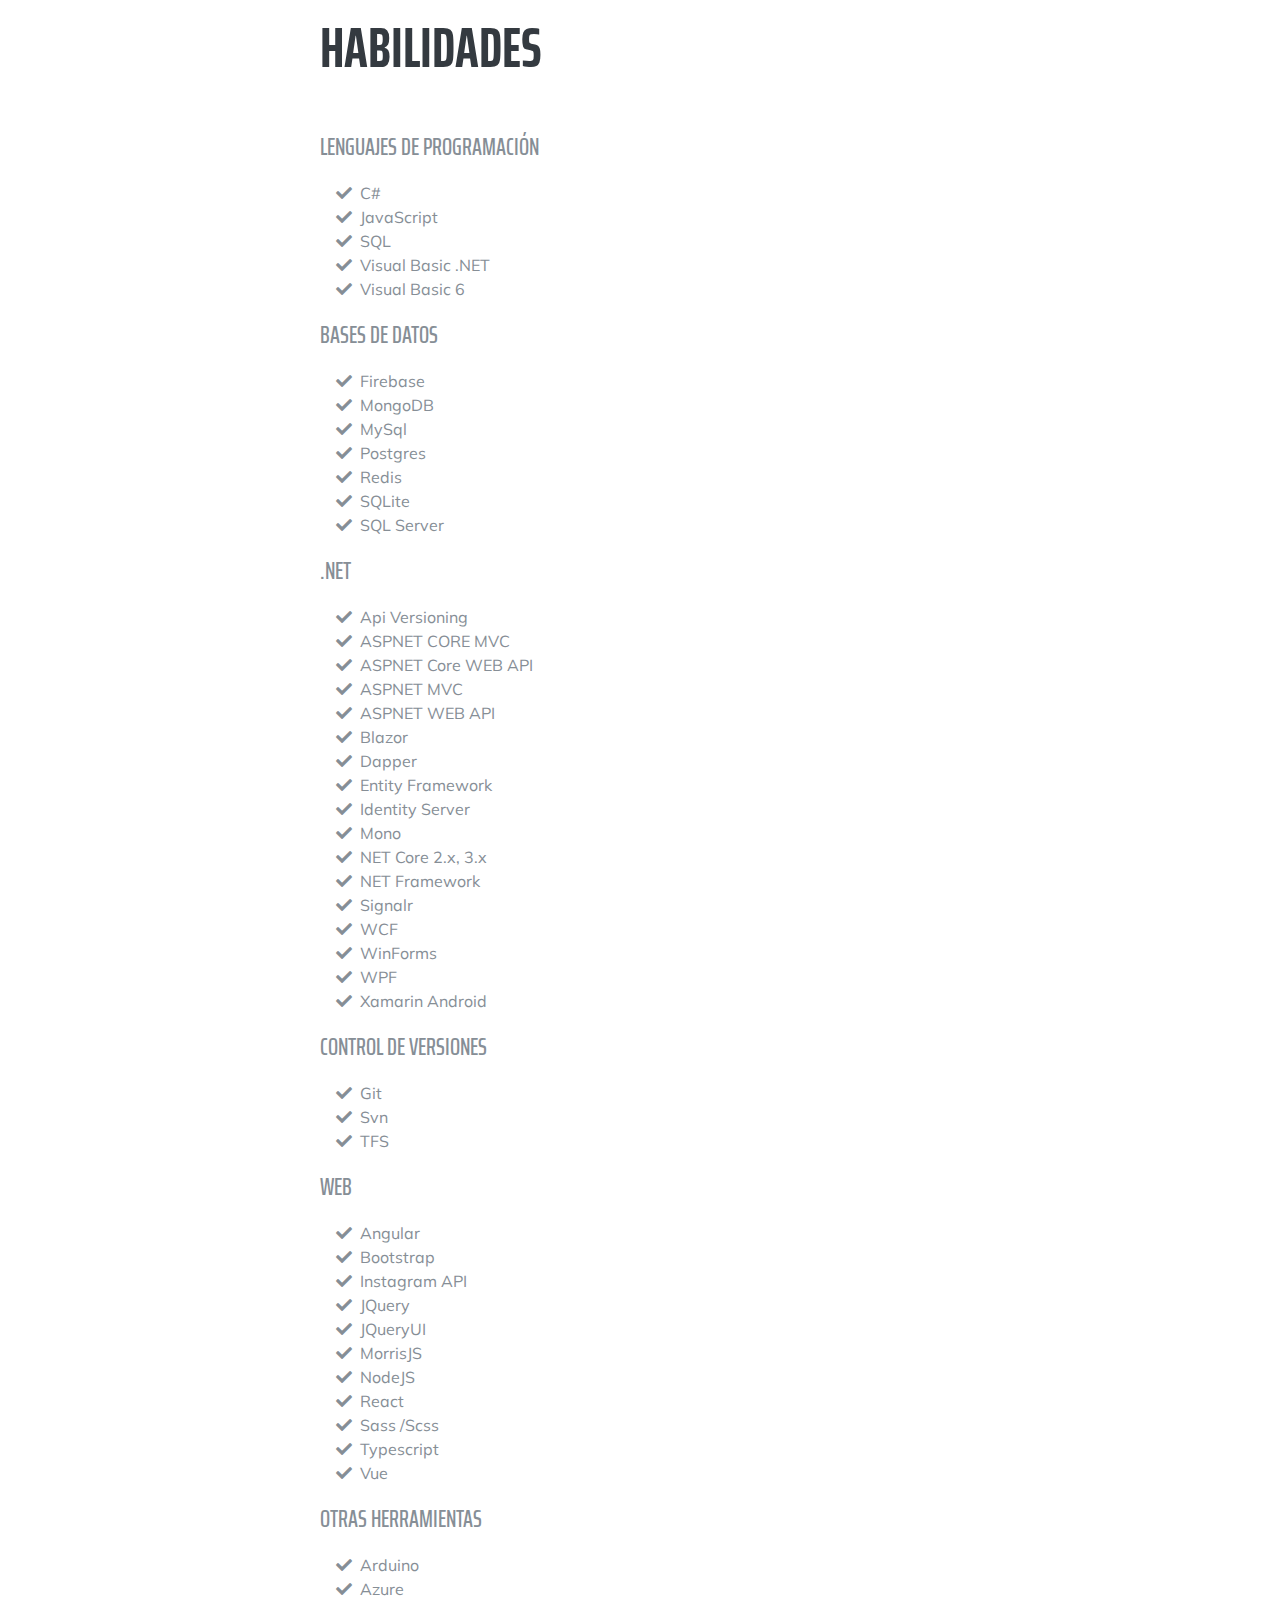
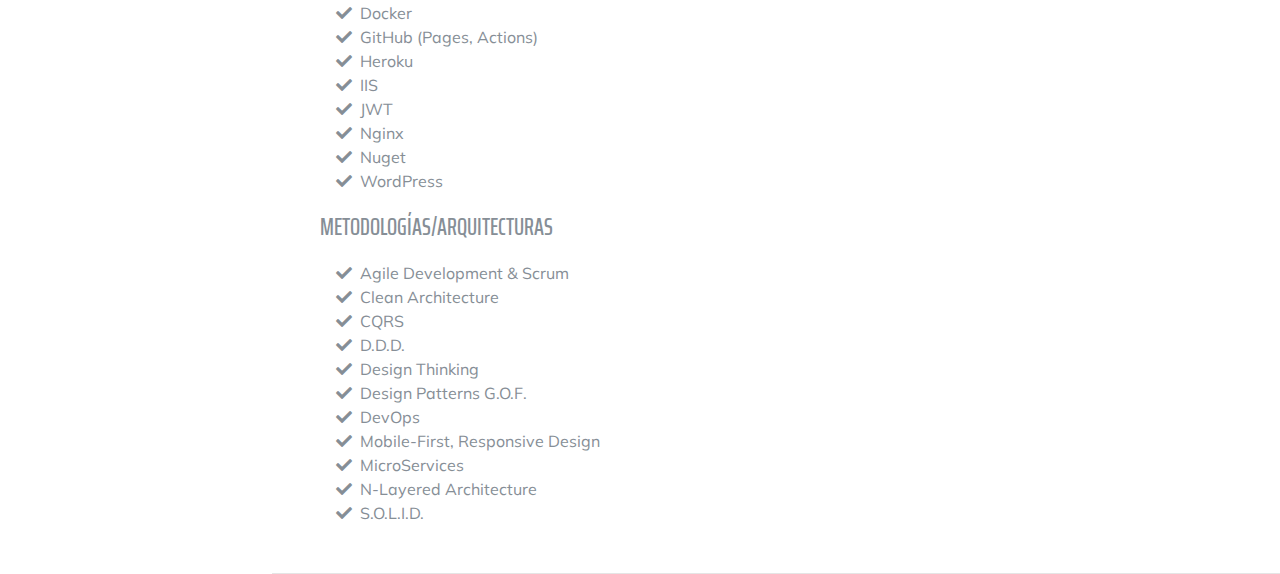
==== commit 209b8a37: "Fix" ====
--- a/index.html
+++ b/index.html
@@ -541,7 +541,7 @@
                     </li>
                     <li>
                         <i class="fa-li fa fa-check"></i>
-                        Clean Arquitecture
+                        Clean Architecture 
                     </li>
                     <li>
                         <i class="fa-li fa fa-check"></i>
@@ -573,7 +573,7 @@
                     </li>
                     <li>
                         <i class="fa-li fa fa-check"></i>
-                        N-Layered Arquitecture
+                        N-Layered Architecture 
                     </li>
                     <li>
                         <i class="fa-li fa fa-check"></i>
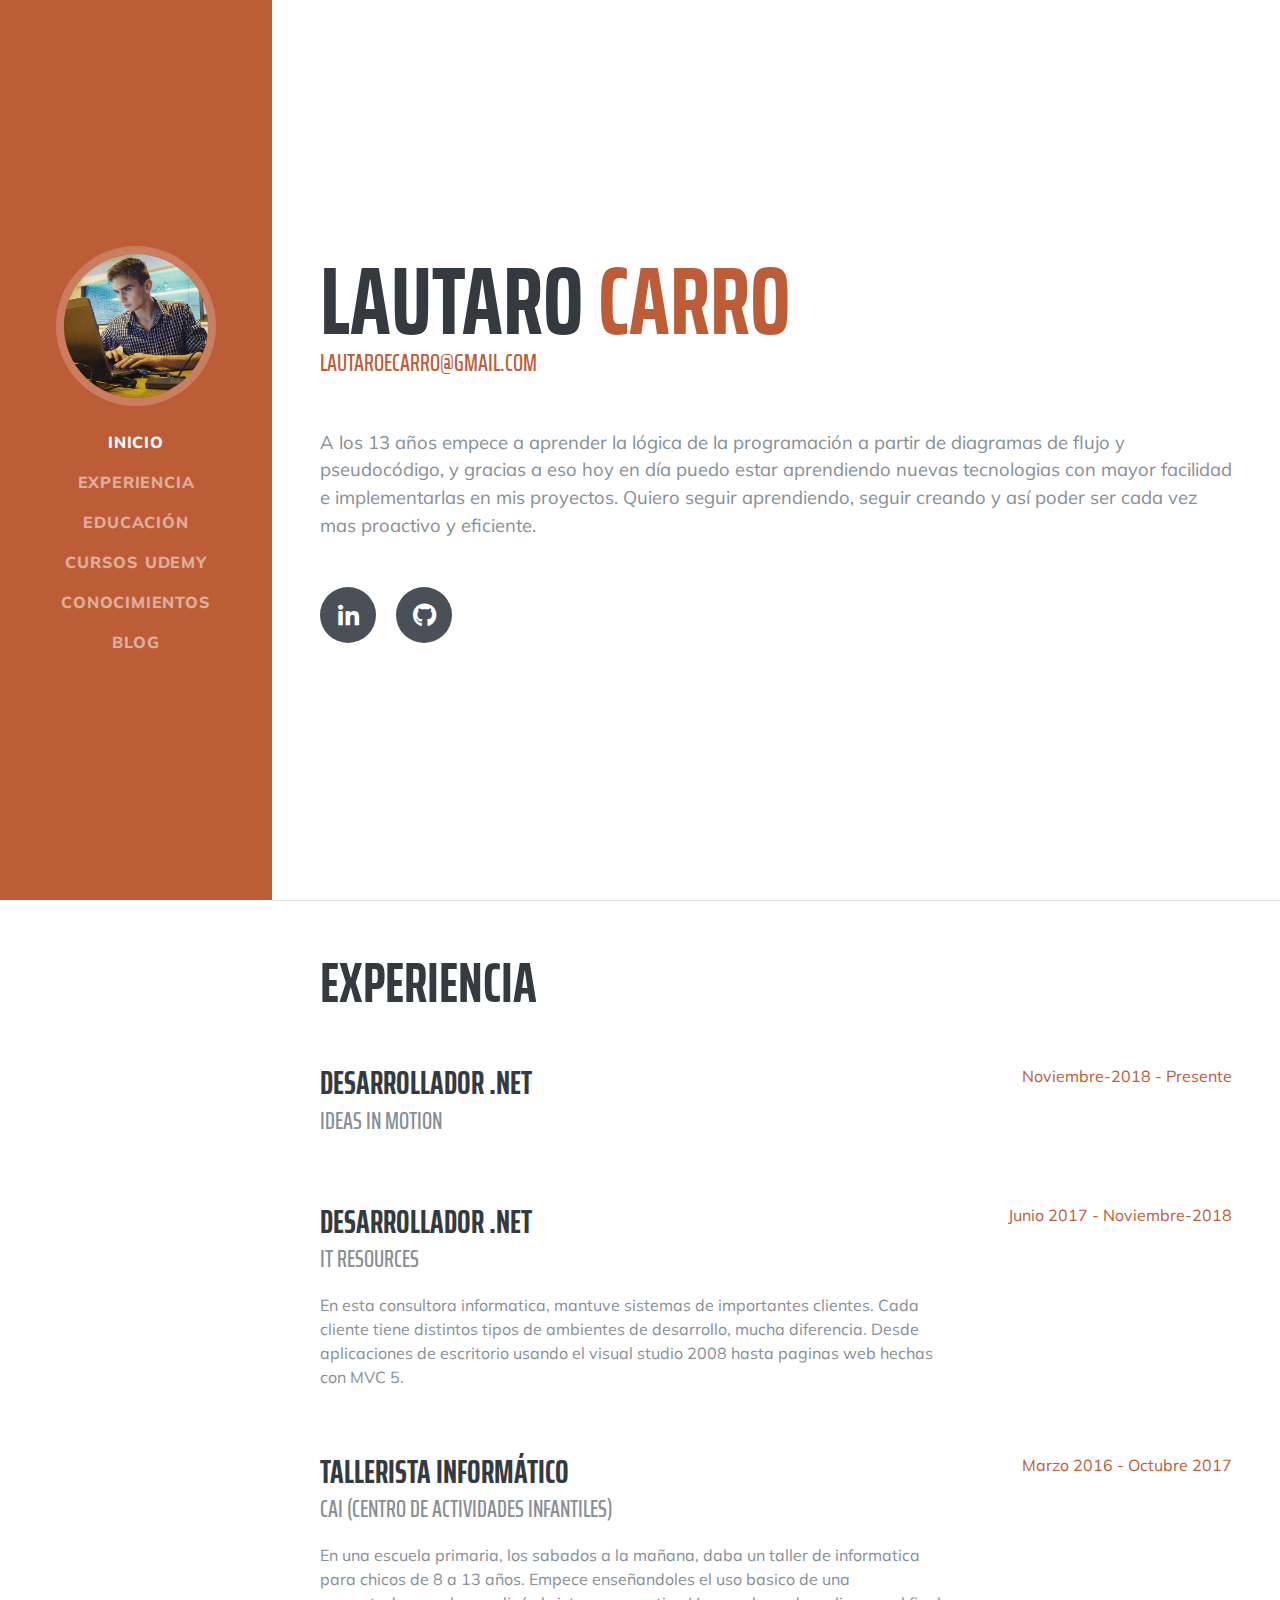
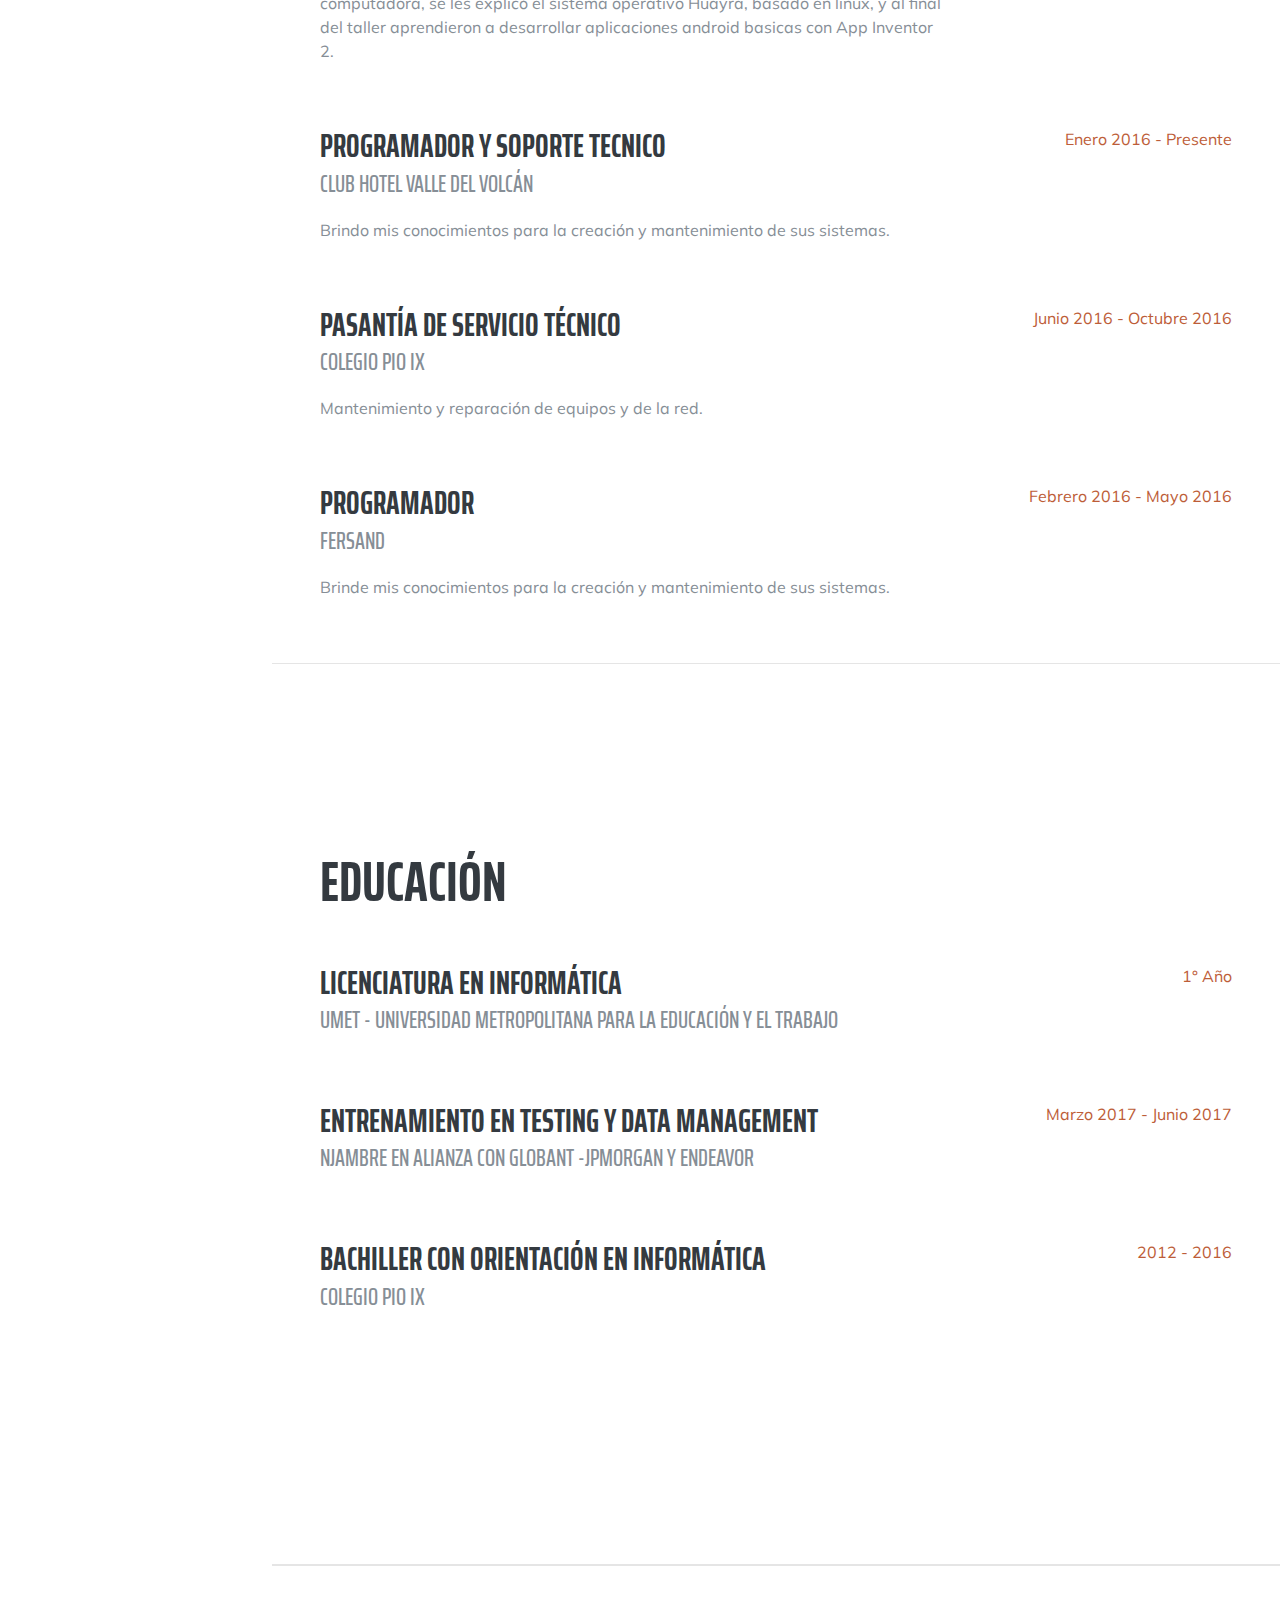
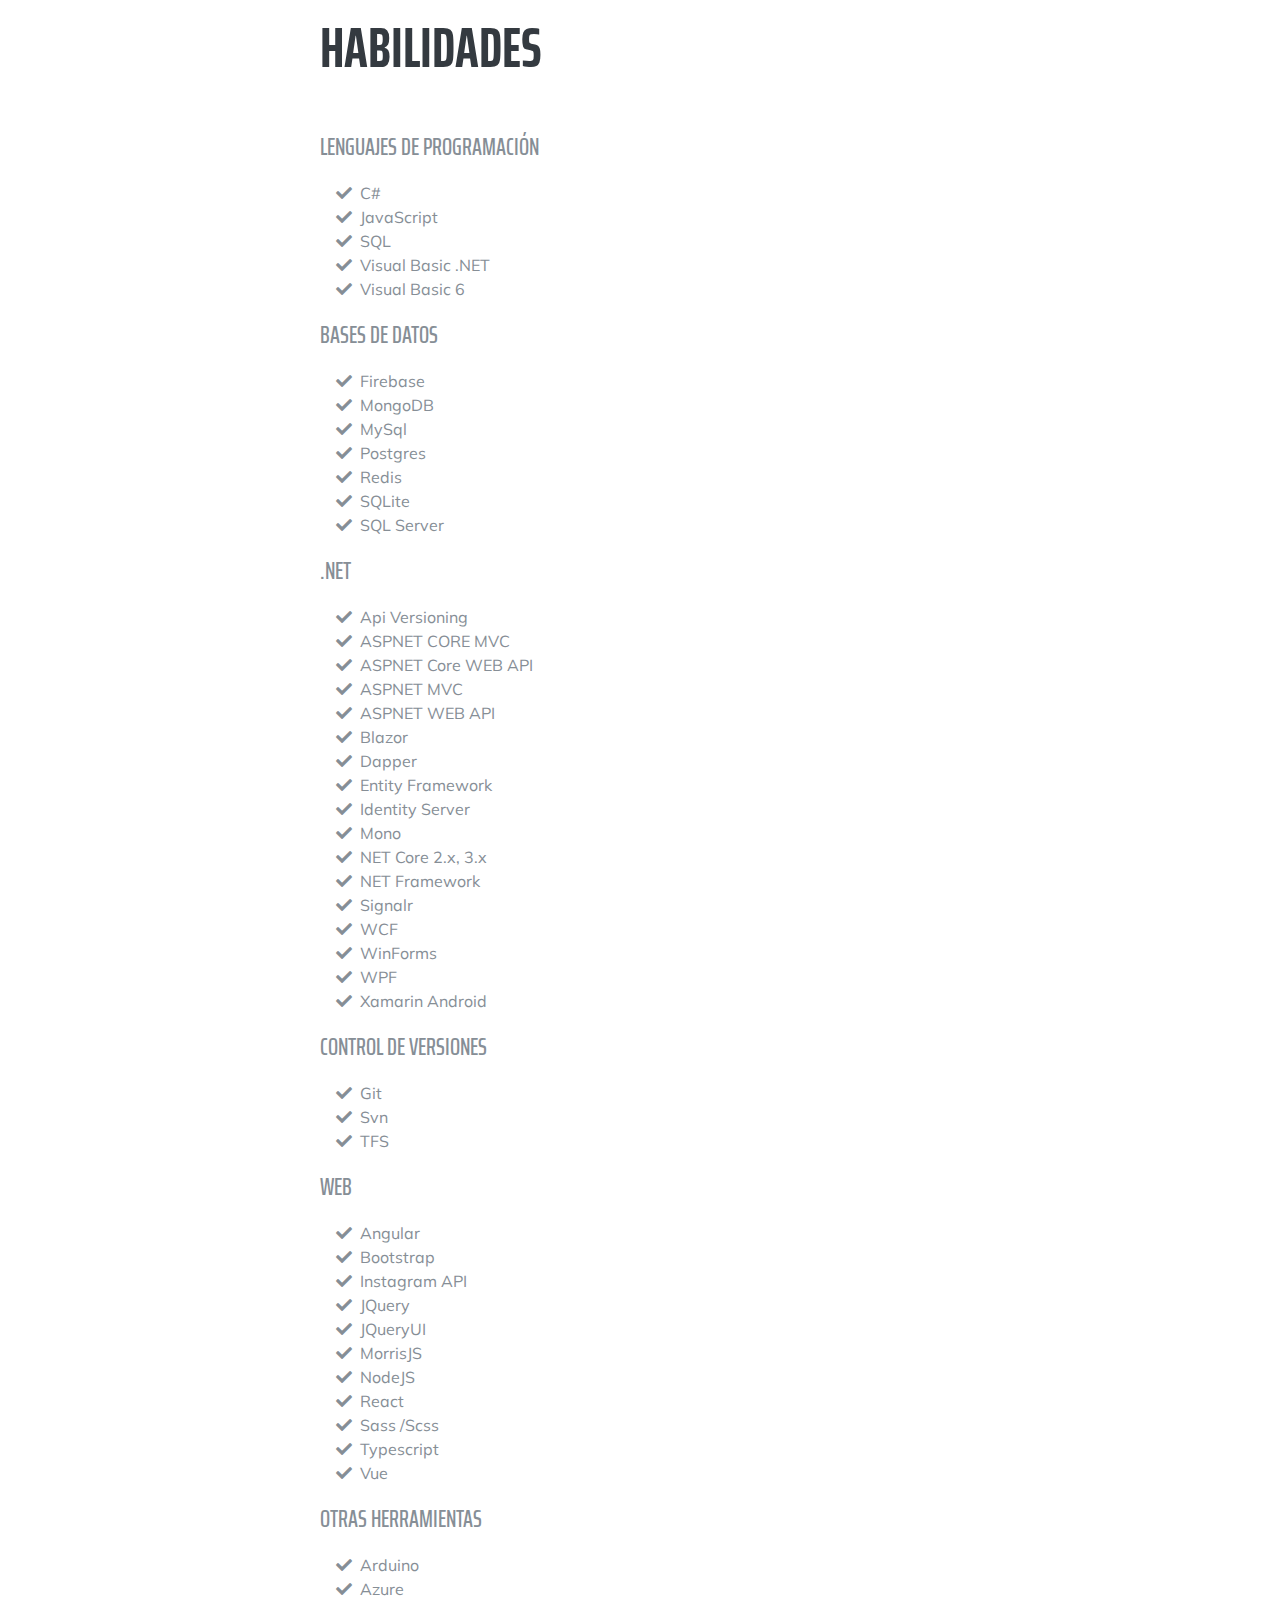
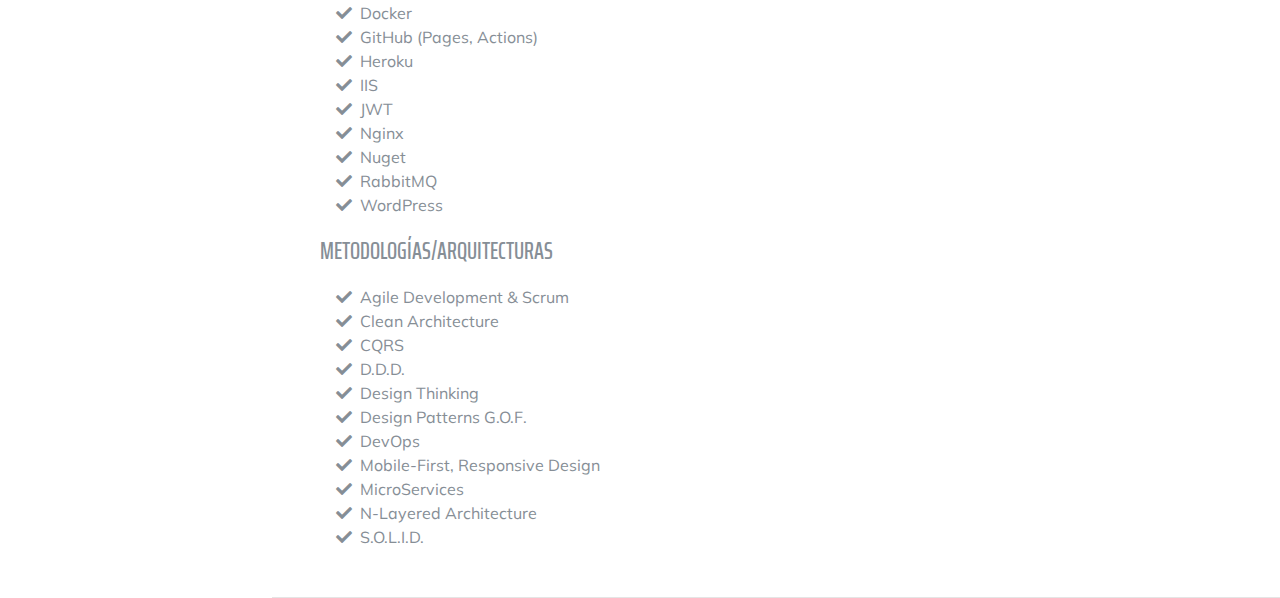
==== commit 3551c21a: "Add RabbitMQ" ====
--- a/index.html
+++ b/index.html
@@ -529,6 +529,10 @@
                     </li>
                     <li>
                         <i class="fa-li fa fa-check"></i>
+                        RabbitMQ
+                    </li>
+                    <li>
+                        <i class="fa-li fa fa-check"></i>
                         WordPress
                     </li>
                 </ul>
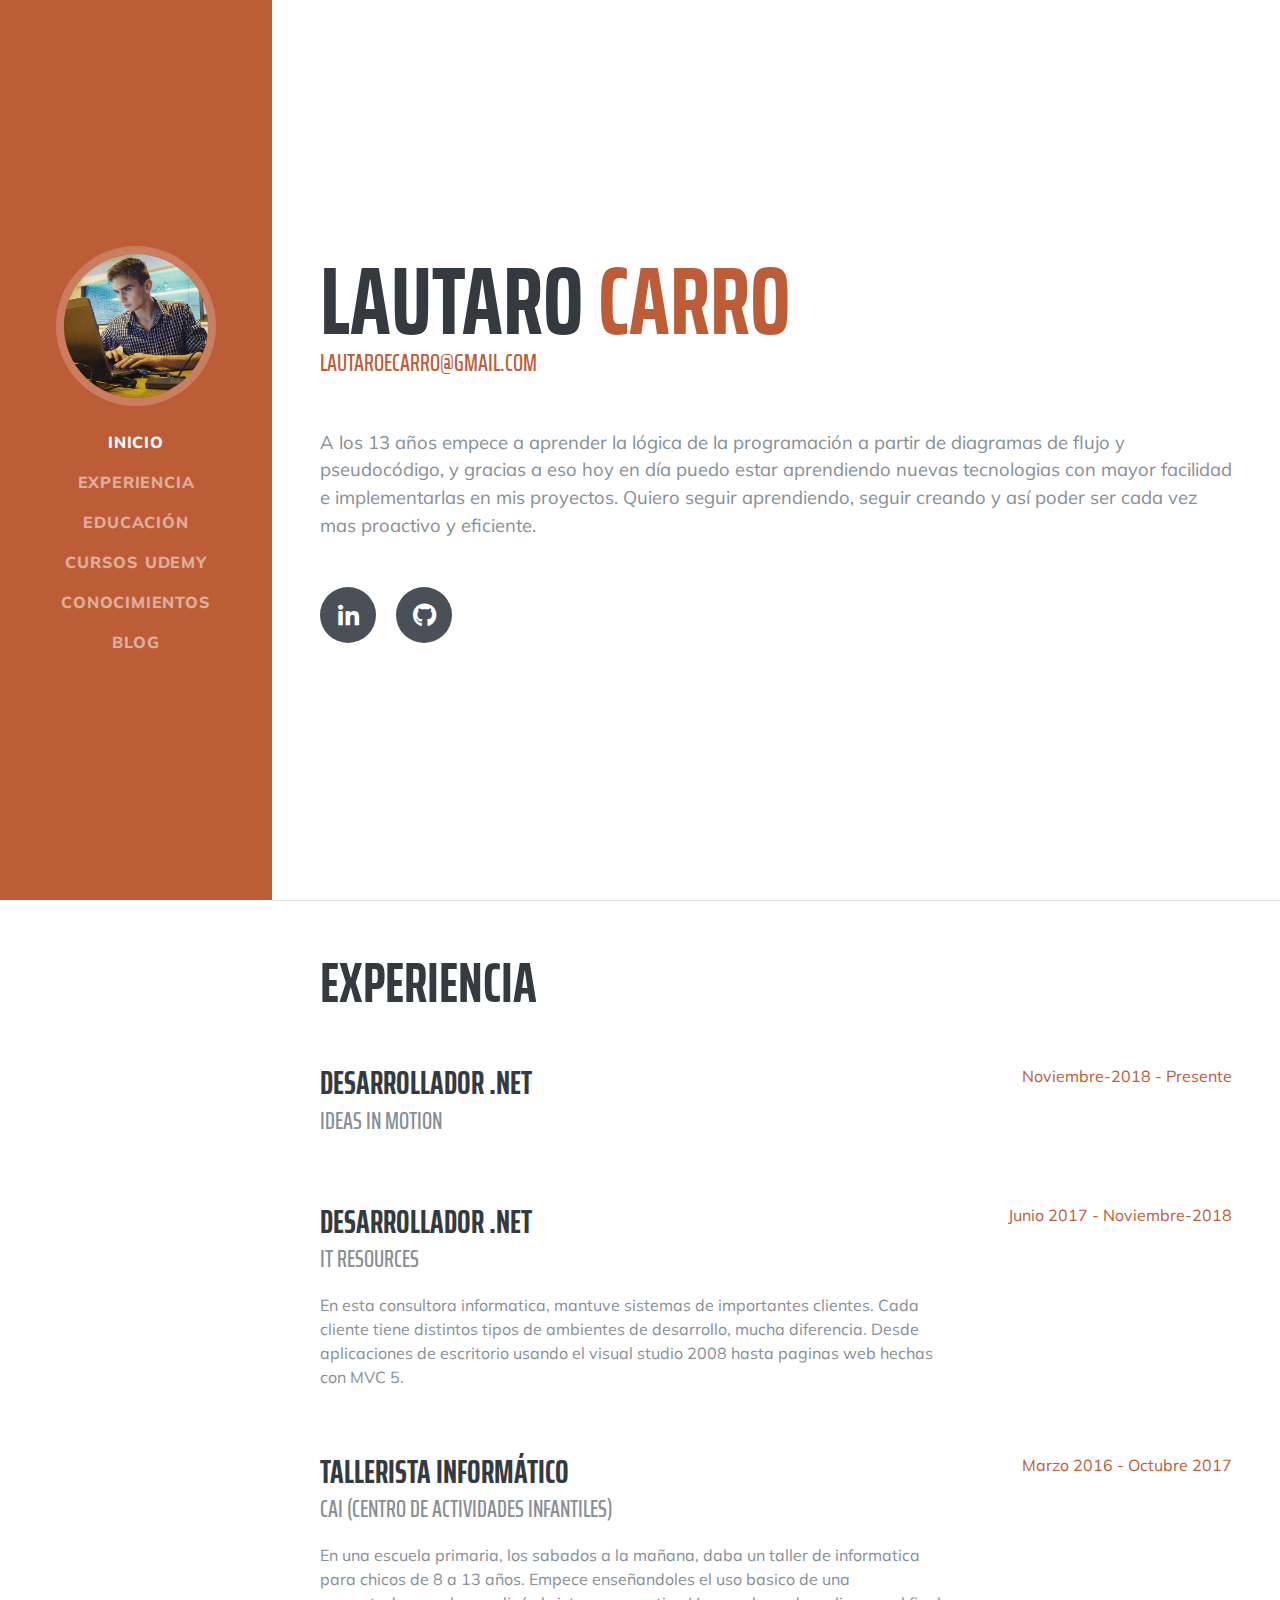
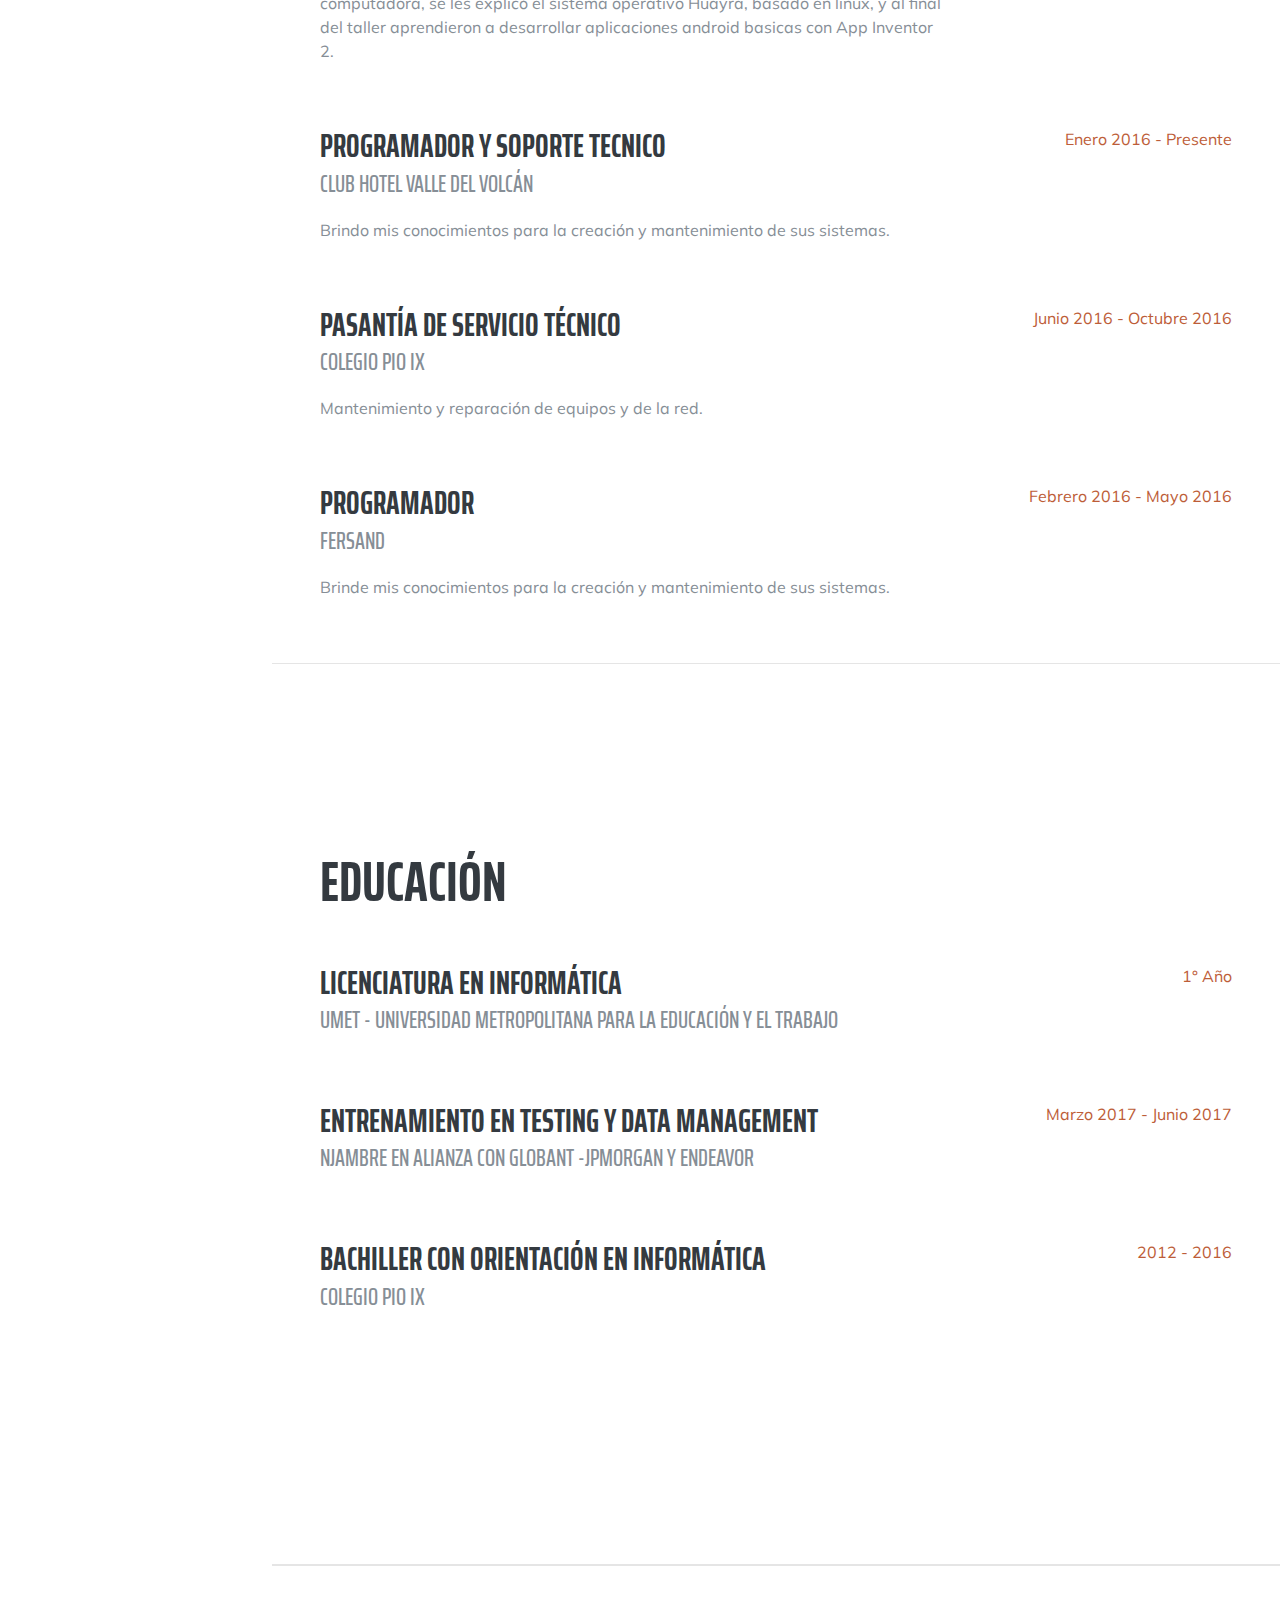
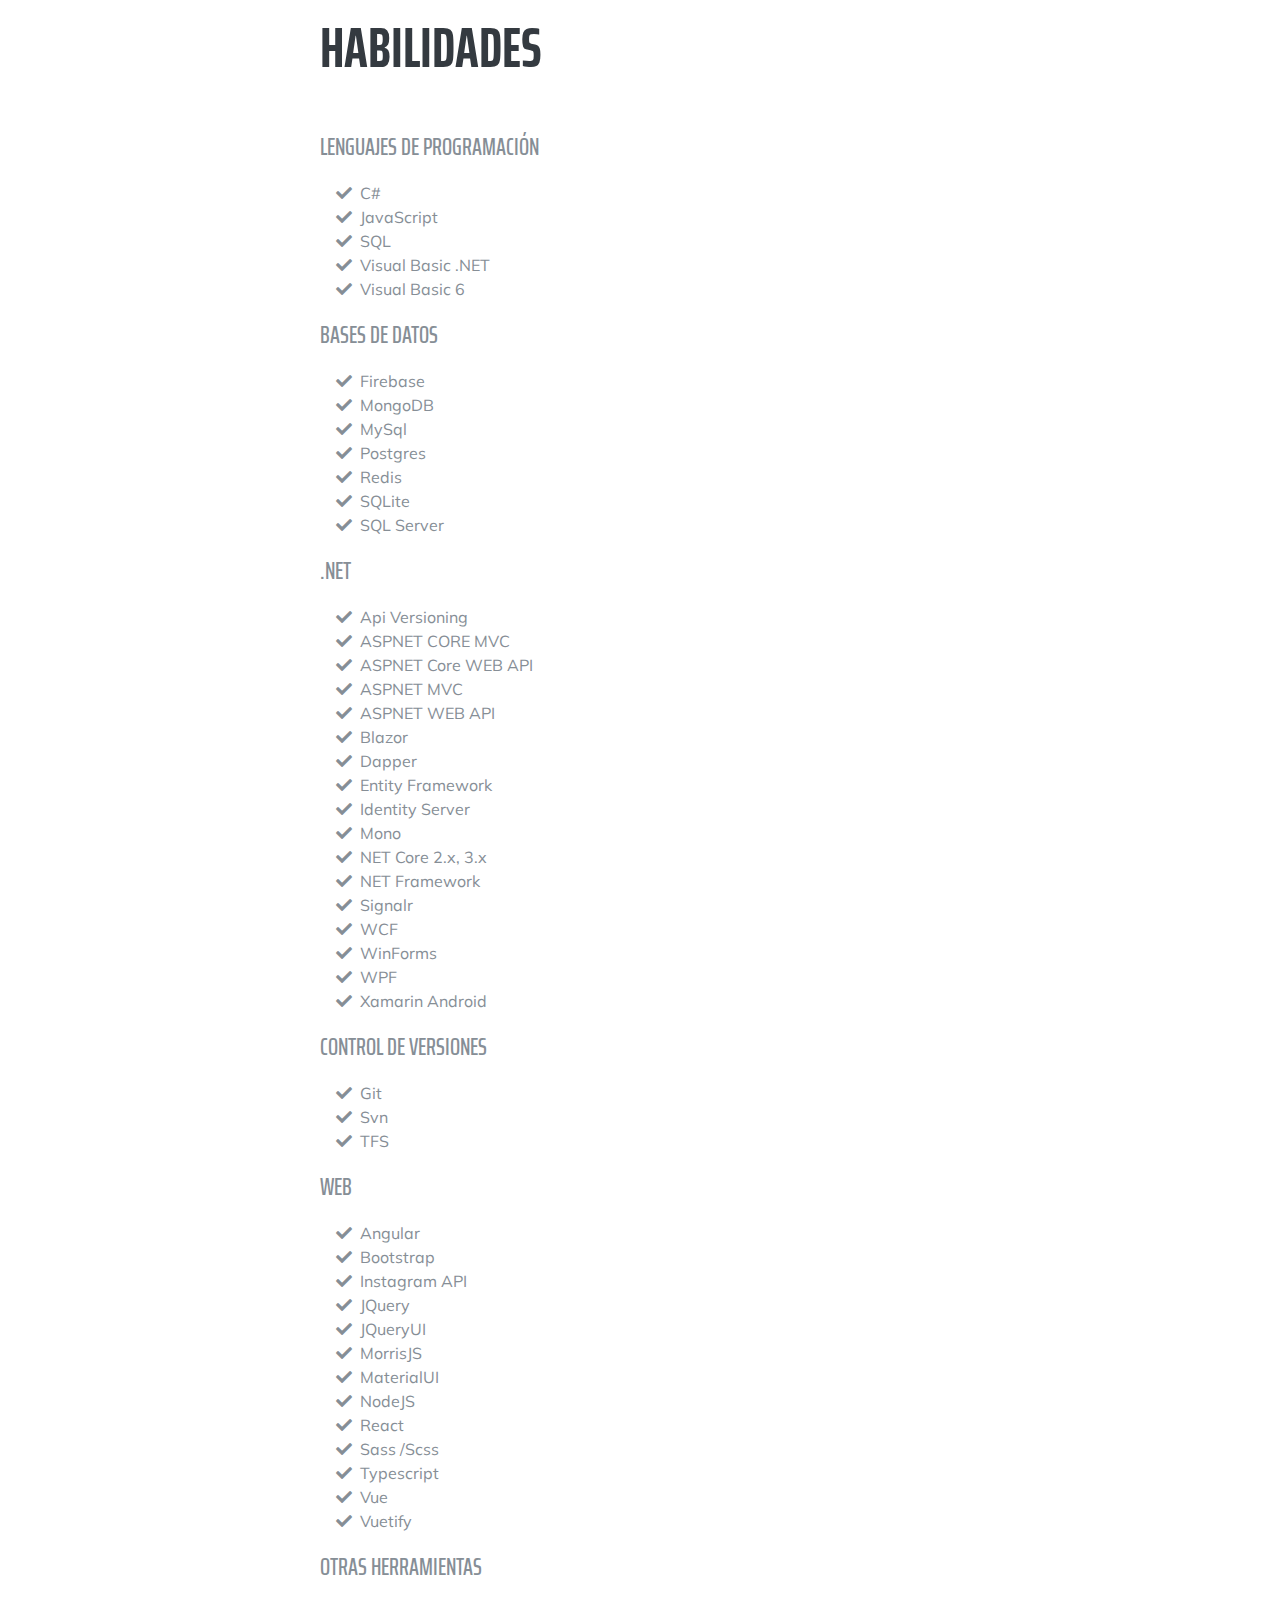
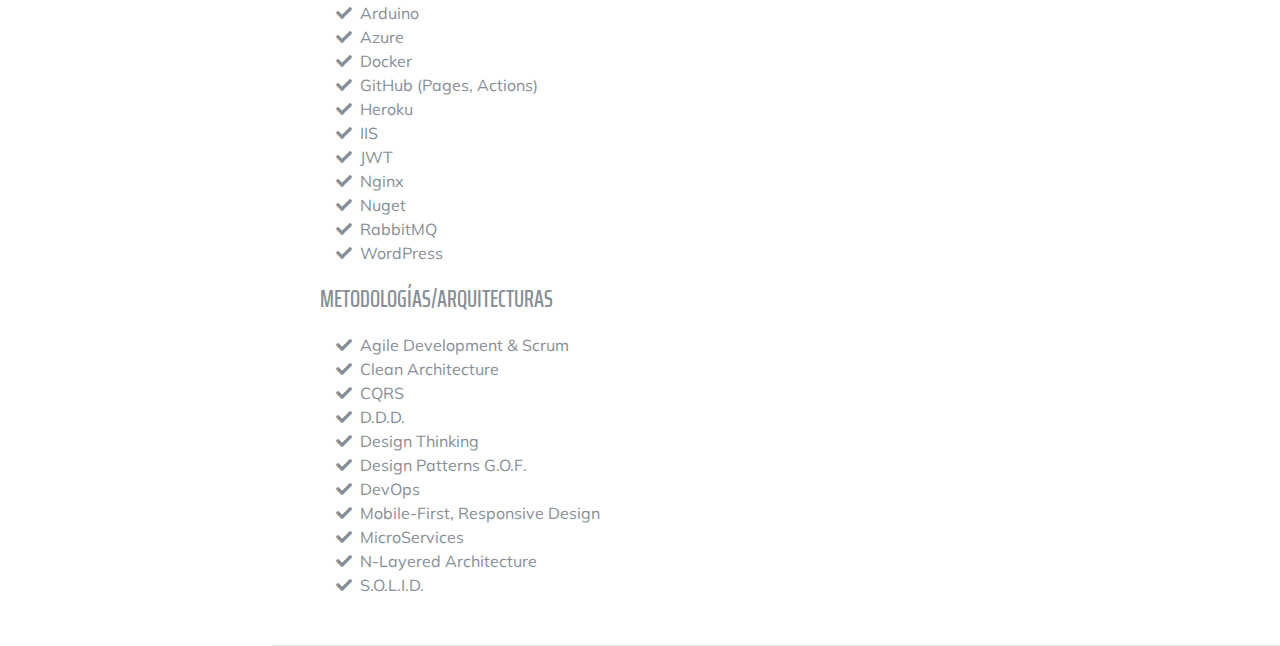
==== commit 42ef4063: "Add style libraries" ====
--- a/index.html
+++ b/index.html
@@ -469,6 +469,10 @@
                     </li>
                     <li>
                         <i class="fa-li fa fa-check"></i>
+                        MaterialUI
+                    </li>
+                    <li>
+                        <i class="fa-li fa fa-check"></i>
                         NodeJS
                     </li>
                     <li>
@@ -486,6 +490,10 @@
                     <li>
                         <i class="fa-li fa fa-check"></i>
                         Vue
+                    </li>
+                    <li>
+                        <i class="fa-li fa fa-check"></i>
+                        Vuetify
                     </li>
                 </ul>
                 <div class="subheading mb-3"></div>
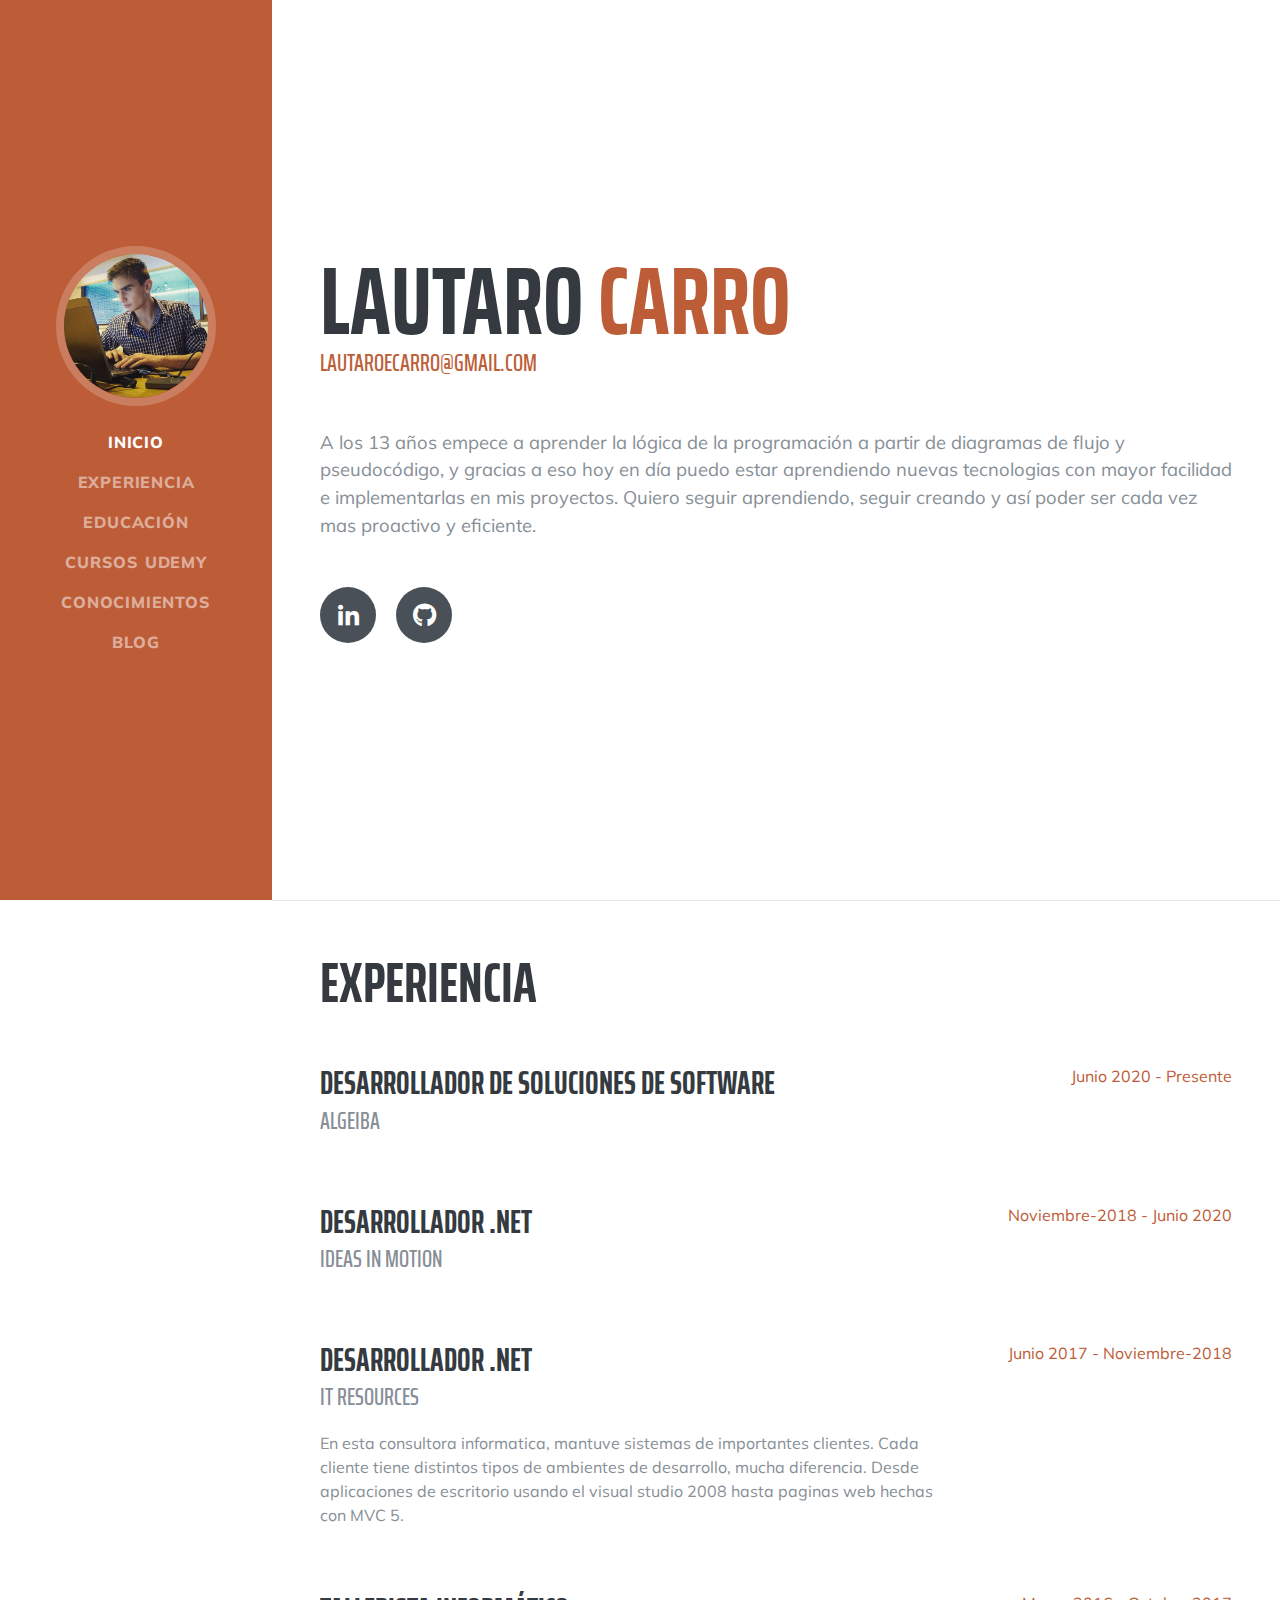
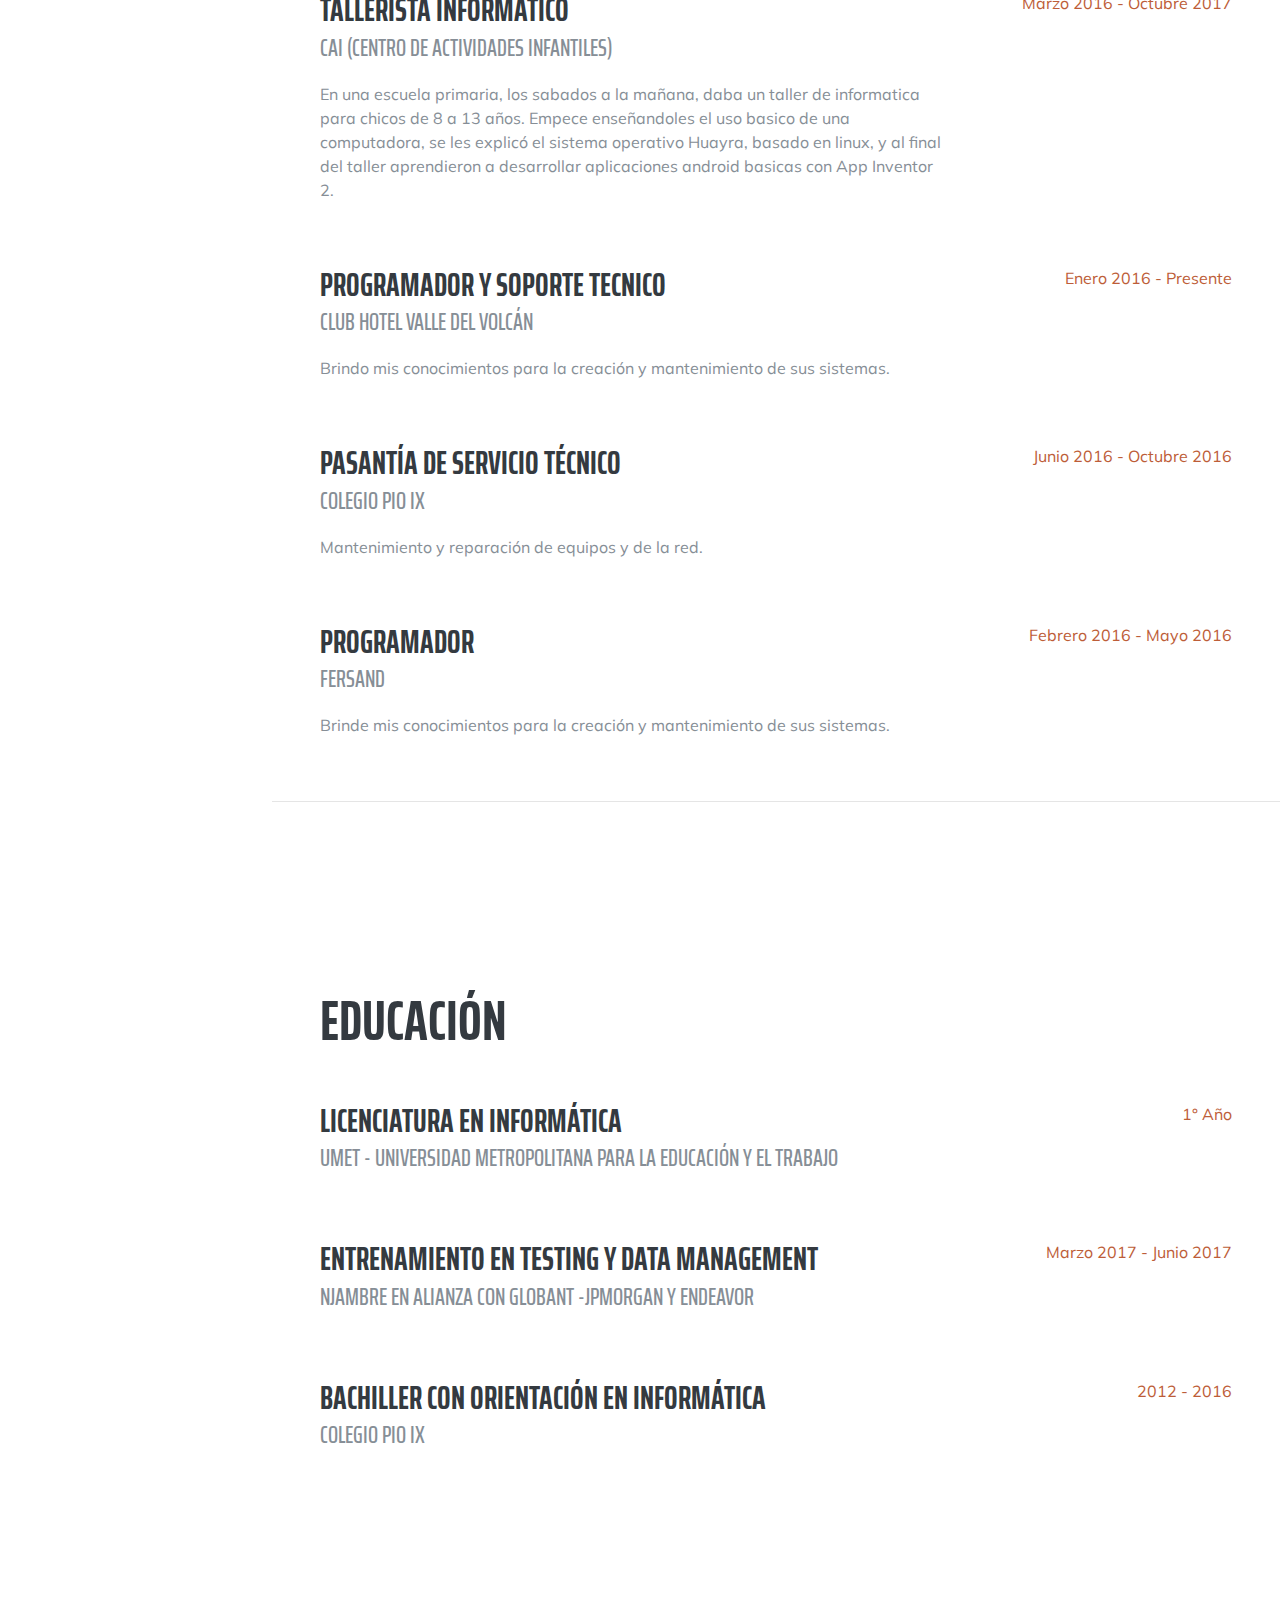
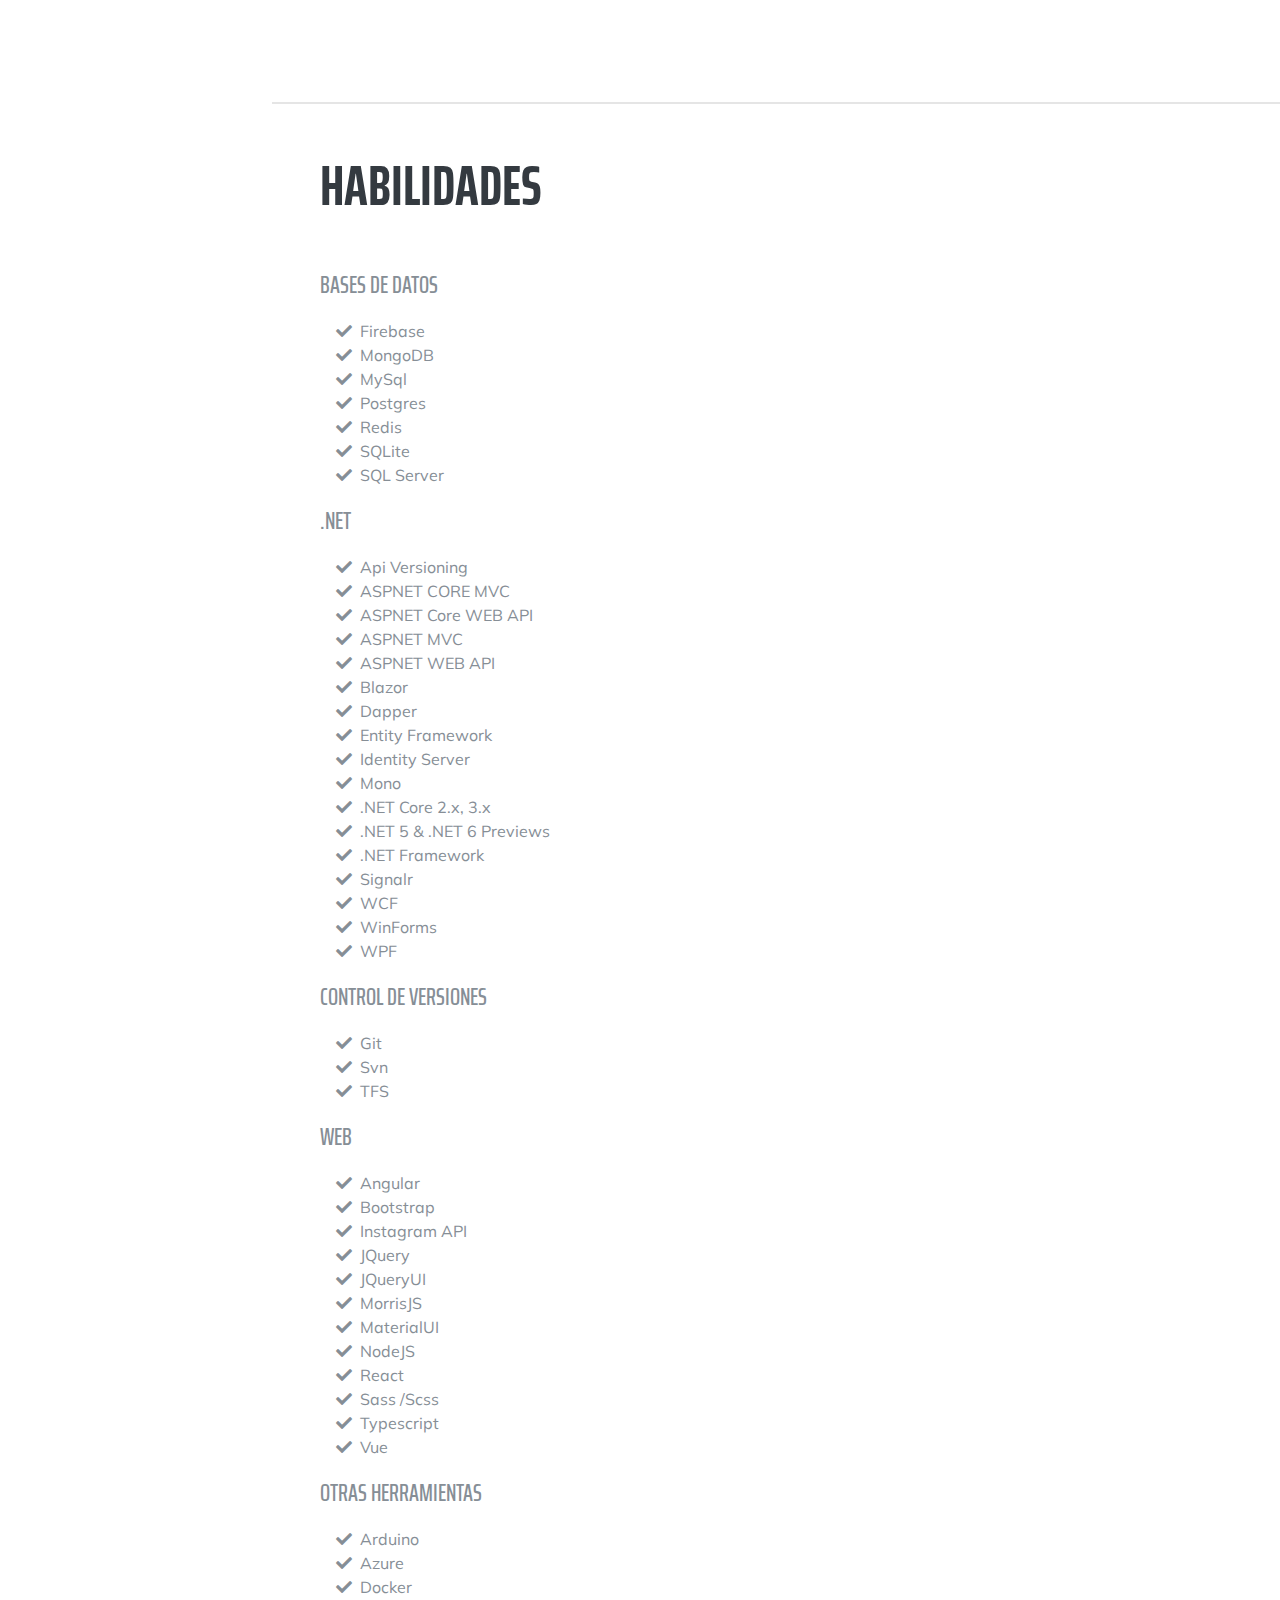
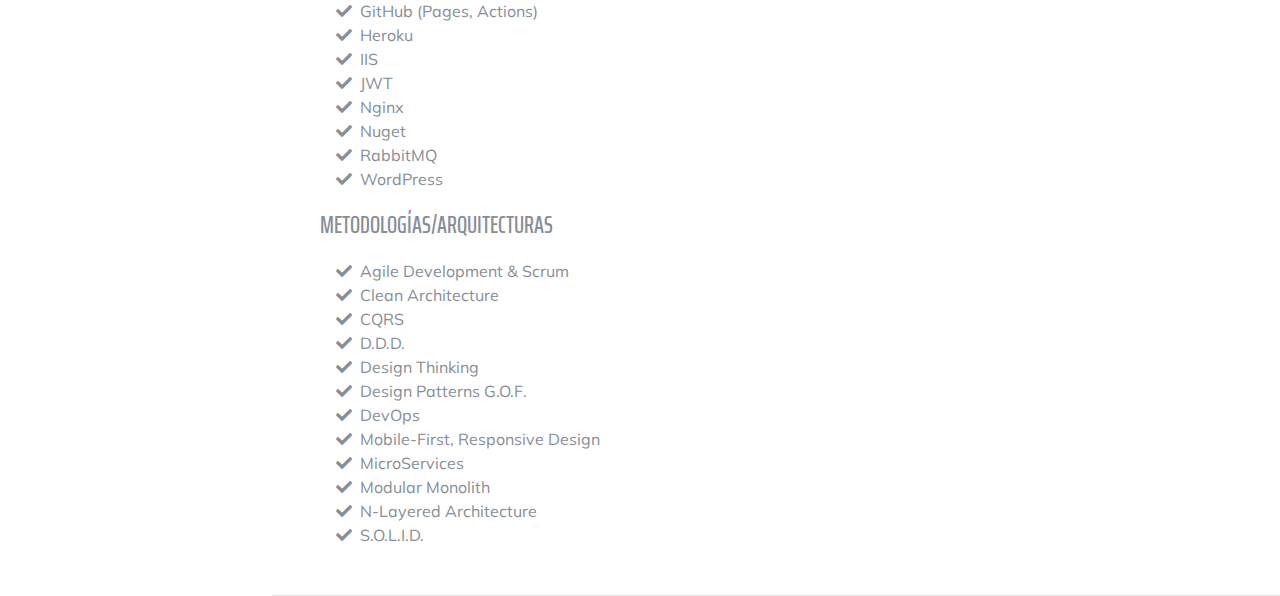
==== commit 54b1cabf: "Add Algeiba" ====
--- a/index.html
+++ b/index.html
@@ -5,7 +5,7 @@
 
     <meta charset="utf-8">
     <meta name="viewport" content="width=device-width, initial-scale=1, shrink-to-fit=no">
-    <meta name="keywords" content="lautaro, carro, desarrollador, net, web, freelance">
+    <meta name="keywords" content="lautaro, carro, laucha carro, desarrollador, net, web, freelance">
     <meta name="description"
         content="Soy un Desarrollador .NET FullStack en constante aprendizaje de las ultimas novedades. ">
     <meta name="author" content="Lautaro Carro">
@@ -104,12 +104,23 @@
                 <h2 class="mb-5">Experiencia</h2>
                 <div class="resume-item d-flex flex-column flex-md-row mb-5">
                     <div class="resume-content mr-auto">
+                        <h3 class="mb-0">Desarrollador de Soluciones de Software</h3>
+                        <div class="subheading mb-3">Algeiba</div>
+                        <p></p>
+                    </div>
+                    <div class="resume-date text-md-right">
+                        <span class="text-primary">Junio 2020 - Presente</span>
+                    </div>
+                </div>
+
+                <div class="resume-item d-flex flex-column flex-md-row mb-5">
+                    <div class="resume-content mr-auto">
                         <h3 class="mb-0">Desarrollador .NET</h3>
                         <div class="subheading mb-3">Ideas In Motion</div>
                         <p></p>
                     </div>
                     <div class="resume-date text-md-right">
-                        <span class="text-primary">Noviembre-2018 - Presente</span>
+                        <span class="text-primary">Noviembre-2018 - Junio 2020</span>
                     </div>
                 </div>
 
@@ -297,30 +308,6 @@
                     </li>
                 </ul> -->
                 <div class="subheading mb-3"></div>
-                <div class="subheading mb-3">Lenguajes De Programación</div>
-                <ul class="fa-ul mb-0">
-                    <li>
-                        <i class="fa-li fa fa-check"></i>
-                        C#
-                    </li>
-                    <li>
-                        <i class="fa-li fa fa-check"></i>
-                        JavaScript
-                    </li>
-                    <li>
-                        <i class="fa-li fa fa-check"></i>
-                        SQL
-                    </li>
-                    <li>
-                        <i class="fa-li fa fa-check"></i>
-                        Visual Basic .NET
-                    </li>
-                    <li>
-                        <i class="fa-li fa fa-check"></i>
-                        Visual Basic 6
-                    </li>
-                </ul>
-                <div class="subheading mb-3"></div>
                 <div class="subheading mb-3">Bases De Datos</div>
                 <ul class="fa-ul mb-0">
                     <li>
@@ -397,11 +384,15 @@
                     </li>
                     <li>
                         <i class="fa-li fa fa-check"></i>
-                        NET Core 2.x, 3.x
-                    </li>
-                    <li>
-                        <i class="fa-li fa fa-check"></i>
-                        NET Framework
+                        .NET Core 2.x, 3.x
+                    </li>
+                    <li>
+                        <i class="fa-li fa fa-check"></i>
+                        .NET 5 & .NET 6 Previews
+                    </li>
+                    <li>
+                        <i class="fa-li fa fa-check"></i>
+                        .NET Framework
                     </li>
                     <li>
                         <i class="fa-li fa fa-check"></i>
@@ -418,10 +409,6 @@
                     <li>
                         <i class="fa-li fa fa-check"></i>
                         WPF
-                    </li>
-                    <li>
-                        <i class="fa-li fa fa-check"></i>
-                        Xamarin Android
                     </li>
                 </ul>
                 <div class="subheading mb-3"></div>
@@ -491,10 +478,6 @@
                         <i class="fa-li fa fa-check"></i>
                         Vue
                     </li>
-                    <li>
-                        <i class="fa-li fa fa-check"></i>
-                        Vuetify
-                    </li>
                 </ul>
                 <div class="subheading mb-3"></div>
                 <div class="subheading mb-3">Otras Herramientas</div>
@@ -582,6 +565,10 @@
                     <li>
                         <i class="fa-li fa fa-check"></i>
                         MicroServices
+                    </li>
+                    <li>
+                        <i class="fa-li fa fa-check"></i>
+                        Modular Monolith
                     </li>
                     <li>
                         <i class="fa-li fa fa-check"></i>
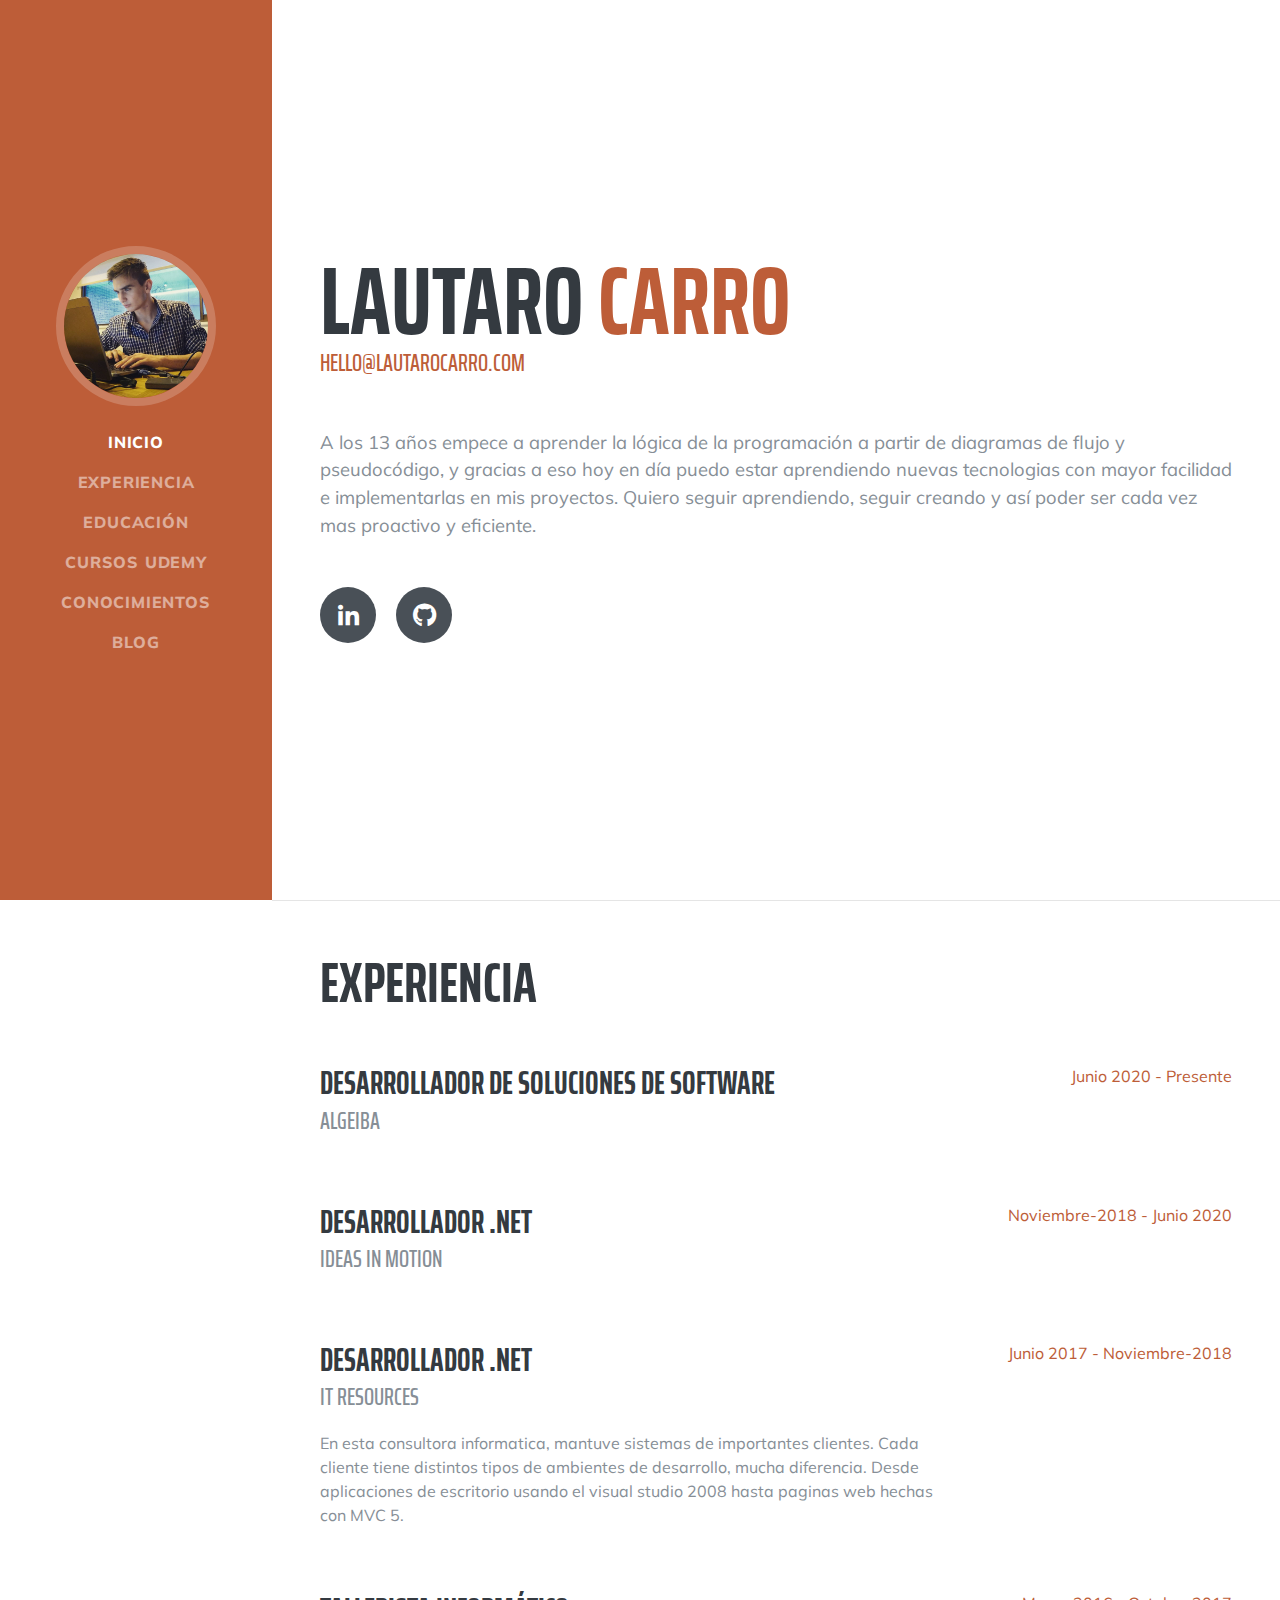
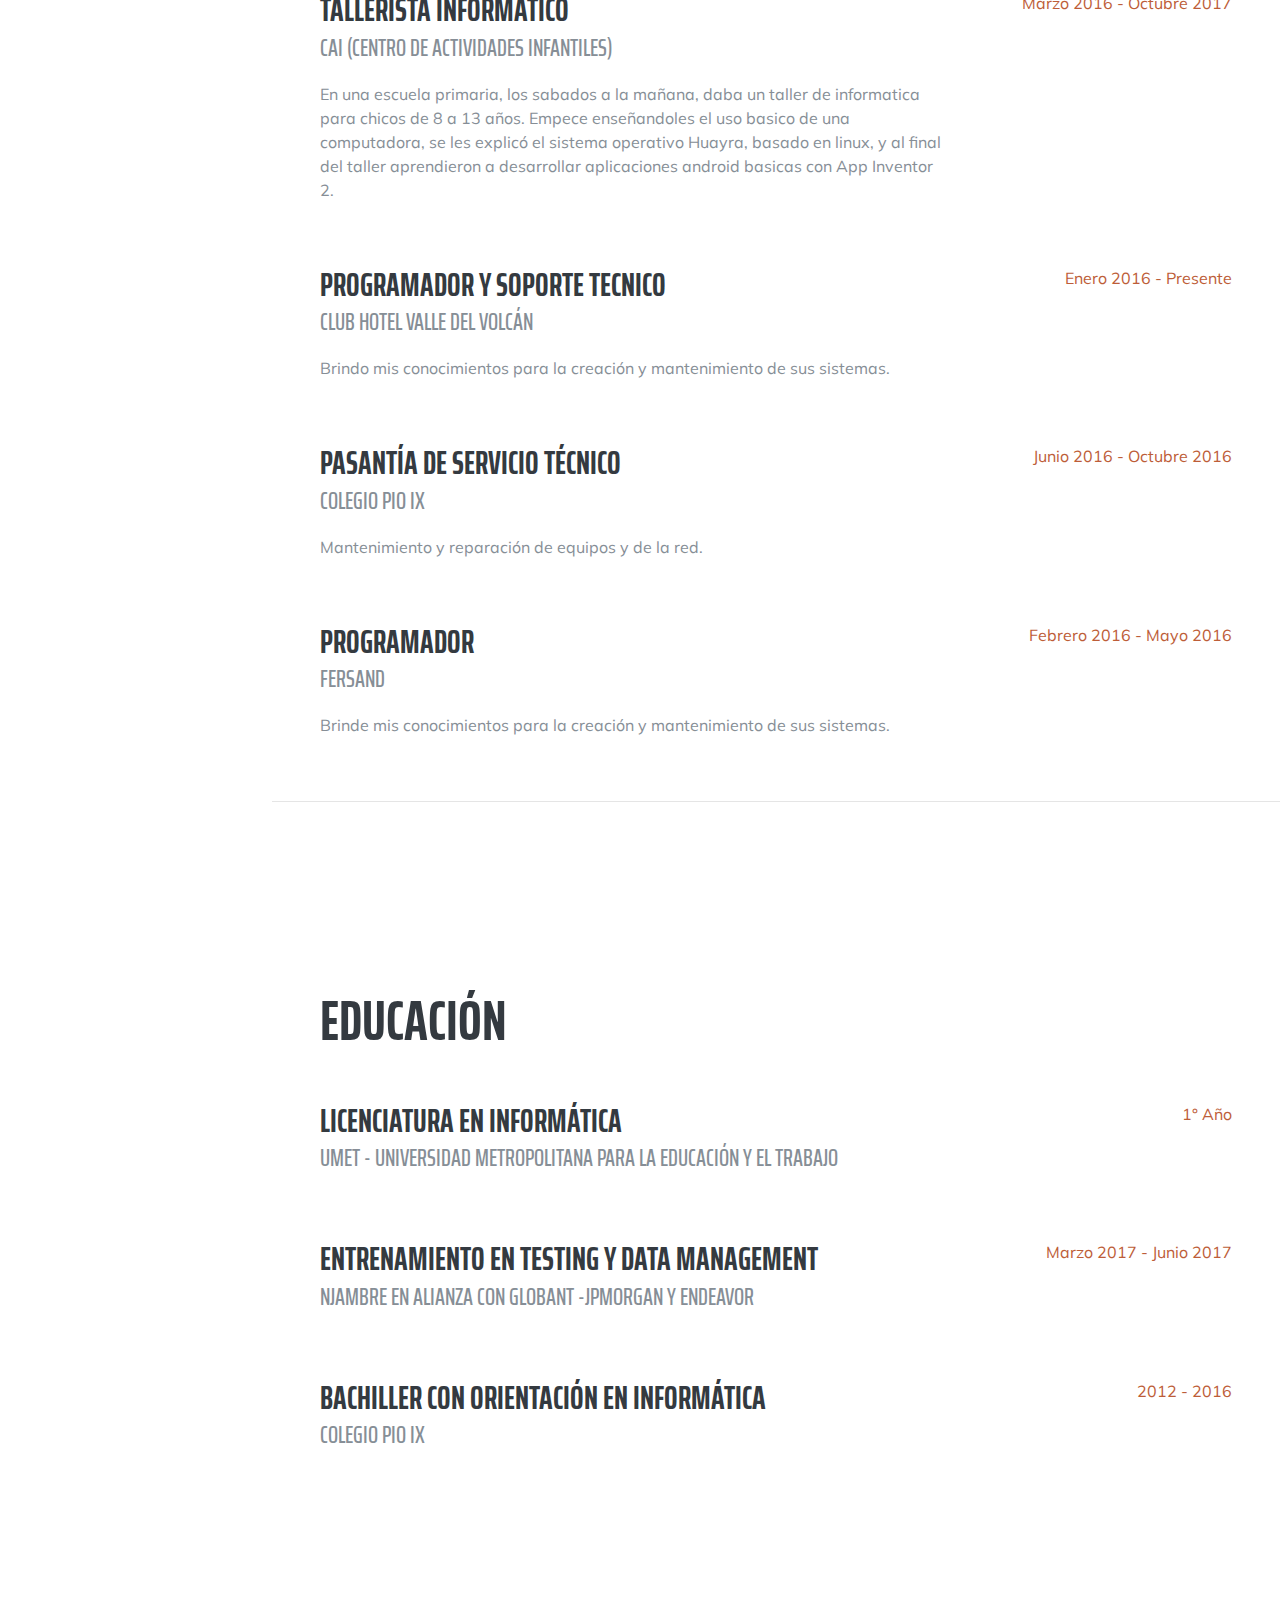
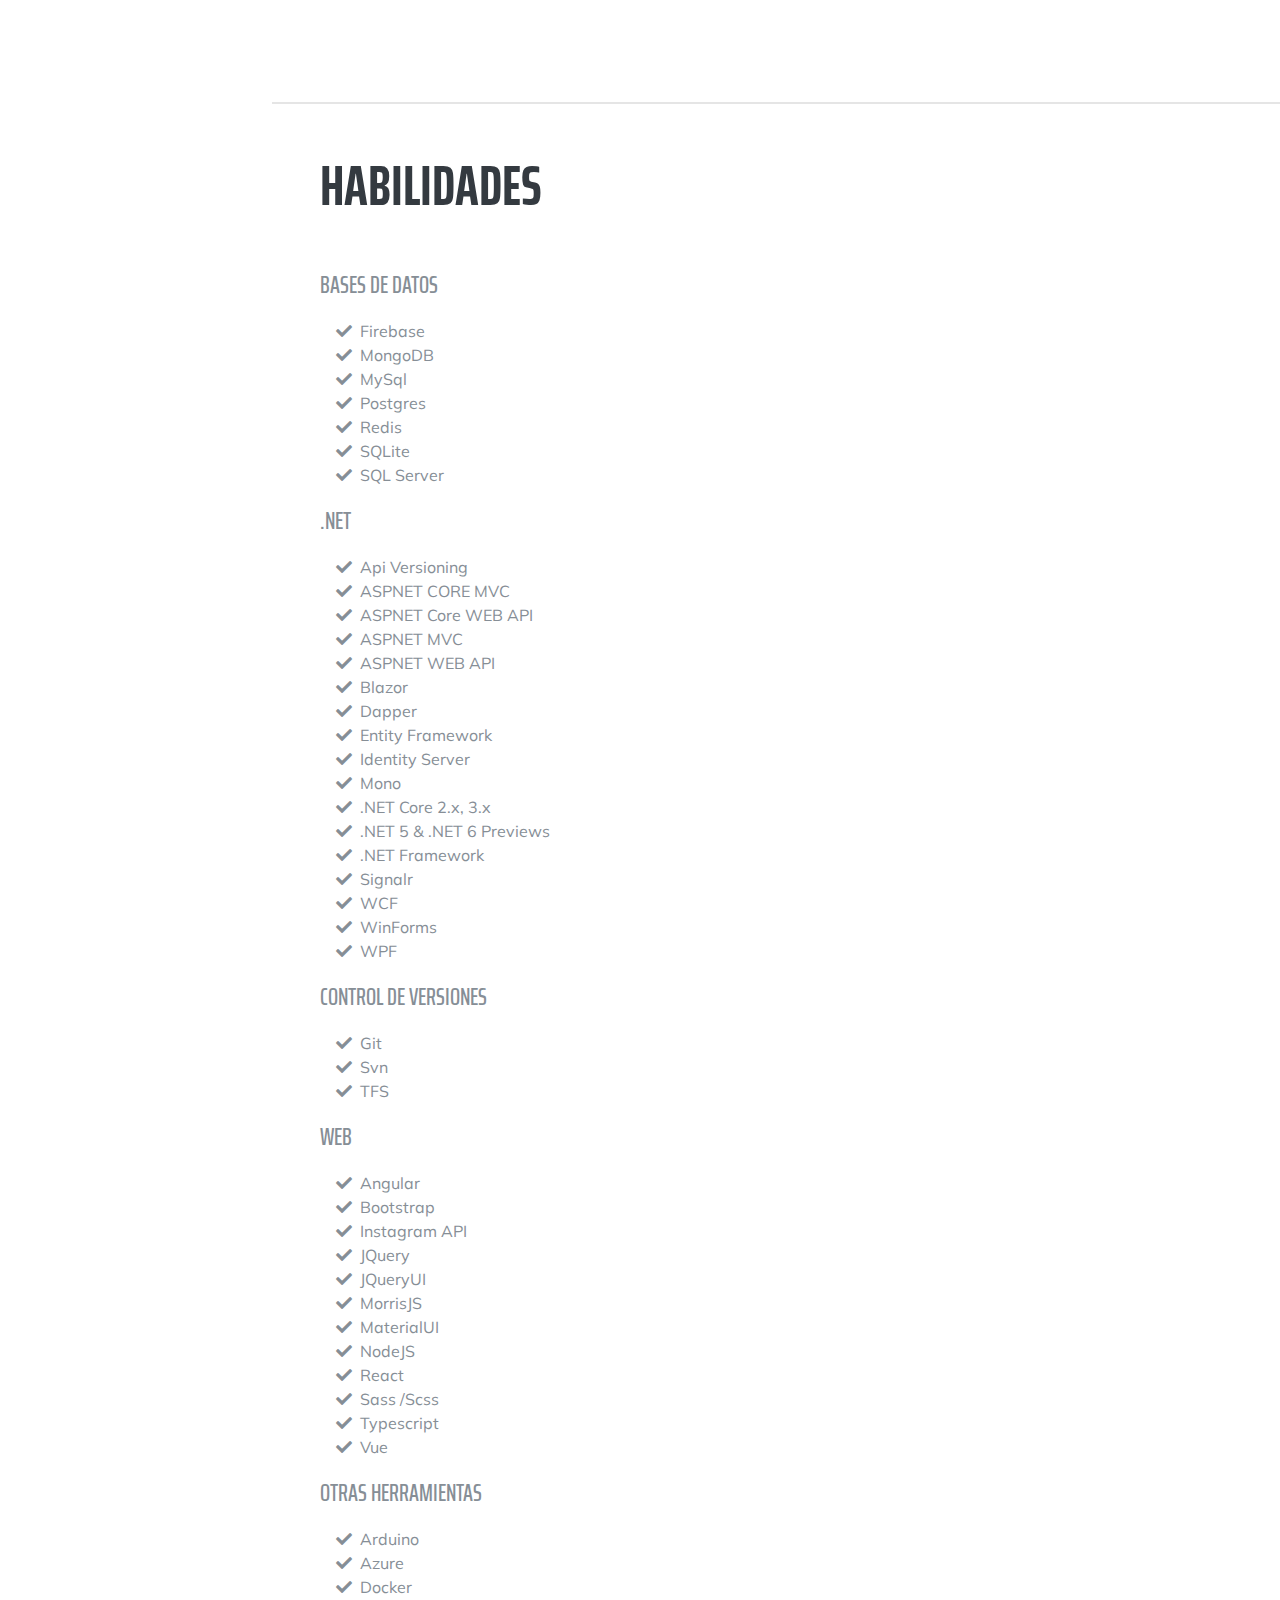
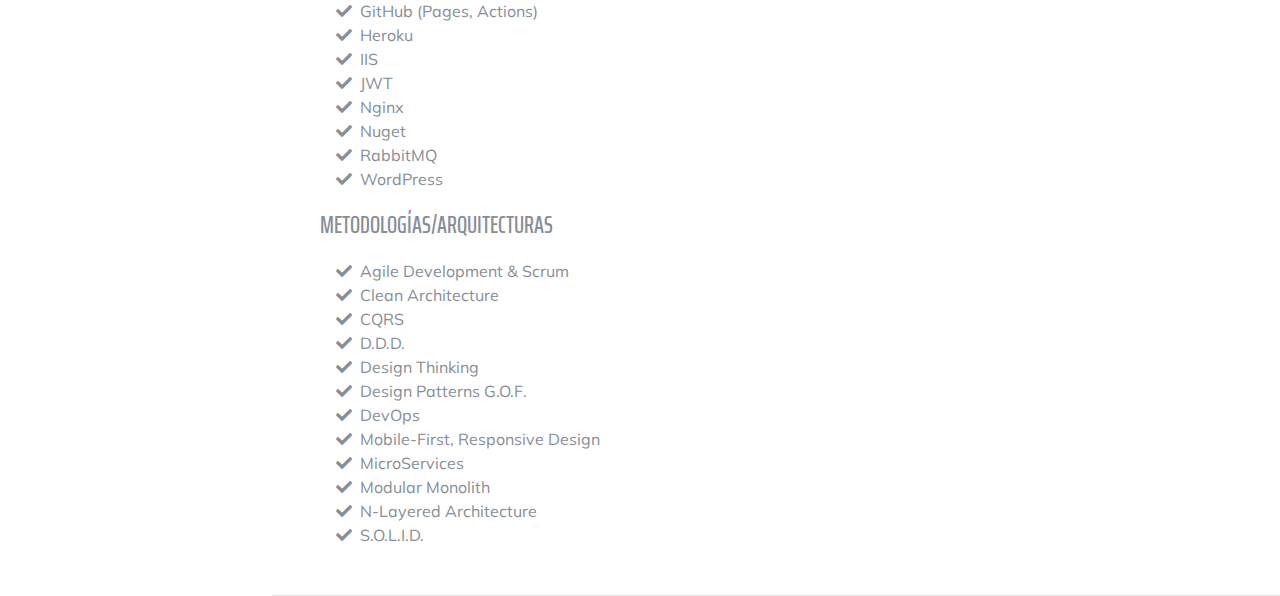
==== commit ec6641b6: "change email" ====
--- a/index.html
+++ b/index.html
@@ -81,7 +81,7 @@
                     <span class="text-primary">Carro</span>
                 </h1>
                 <div class="subheading mb-5">
-                    <a href="mailto:lautaroecarro@gmail.com">lautaroecarro@gmail.com</a>
+                    <a href="mailto:hello@lautarocarro.com">hello@lautarocarro.com</a>
                 </div>
                 <p class="lead mb-5">A los 13 años empece a aprender la lógica de la programación a partir de diagramas
                     de flujo y pseudocódigo, y gracias a eso hoy en día puedo estar aprendiendo nuevas tecnologias con
